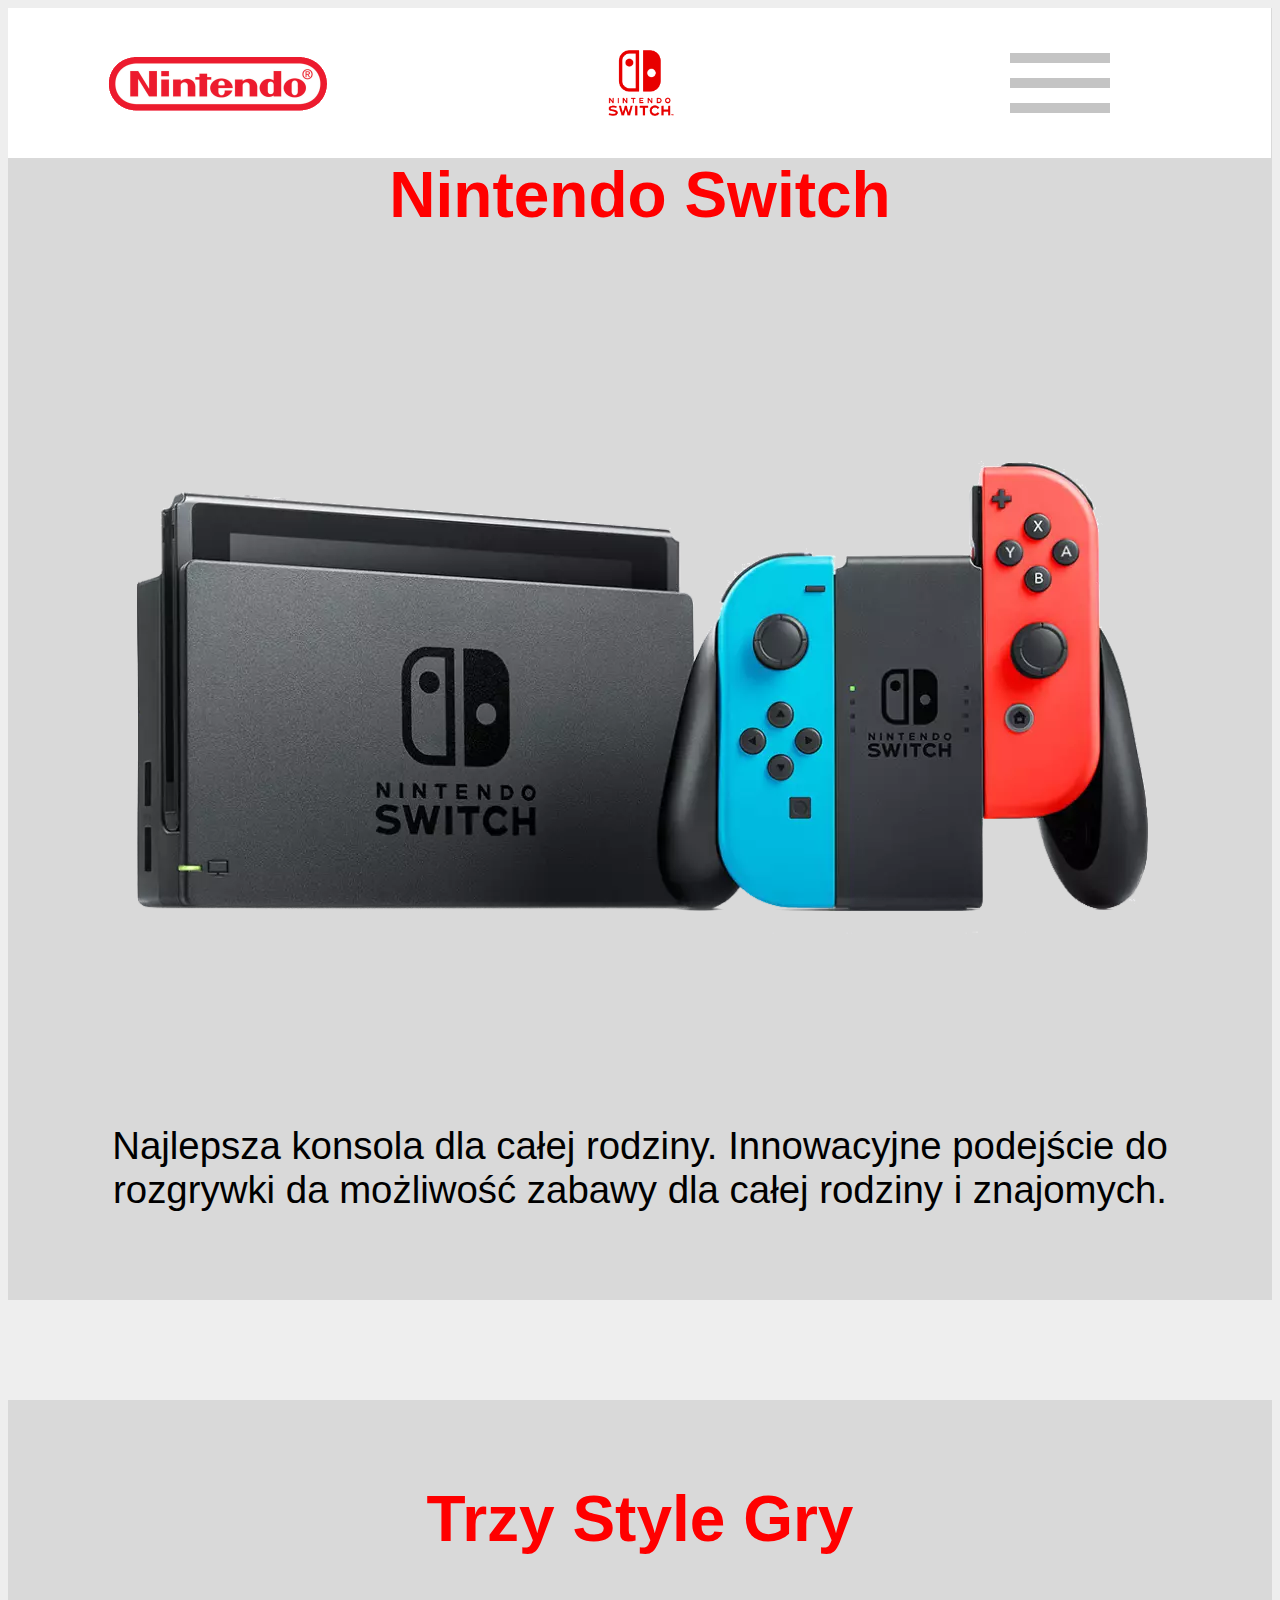
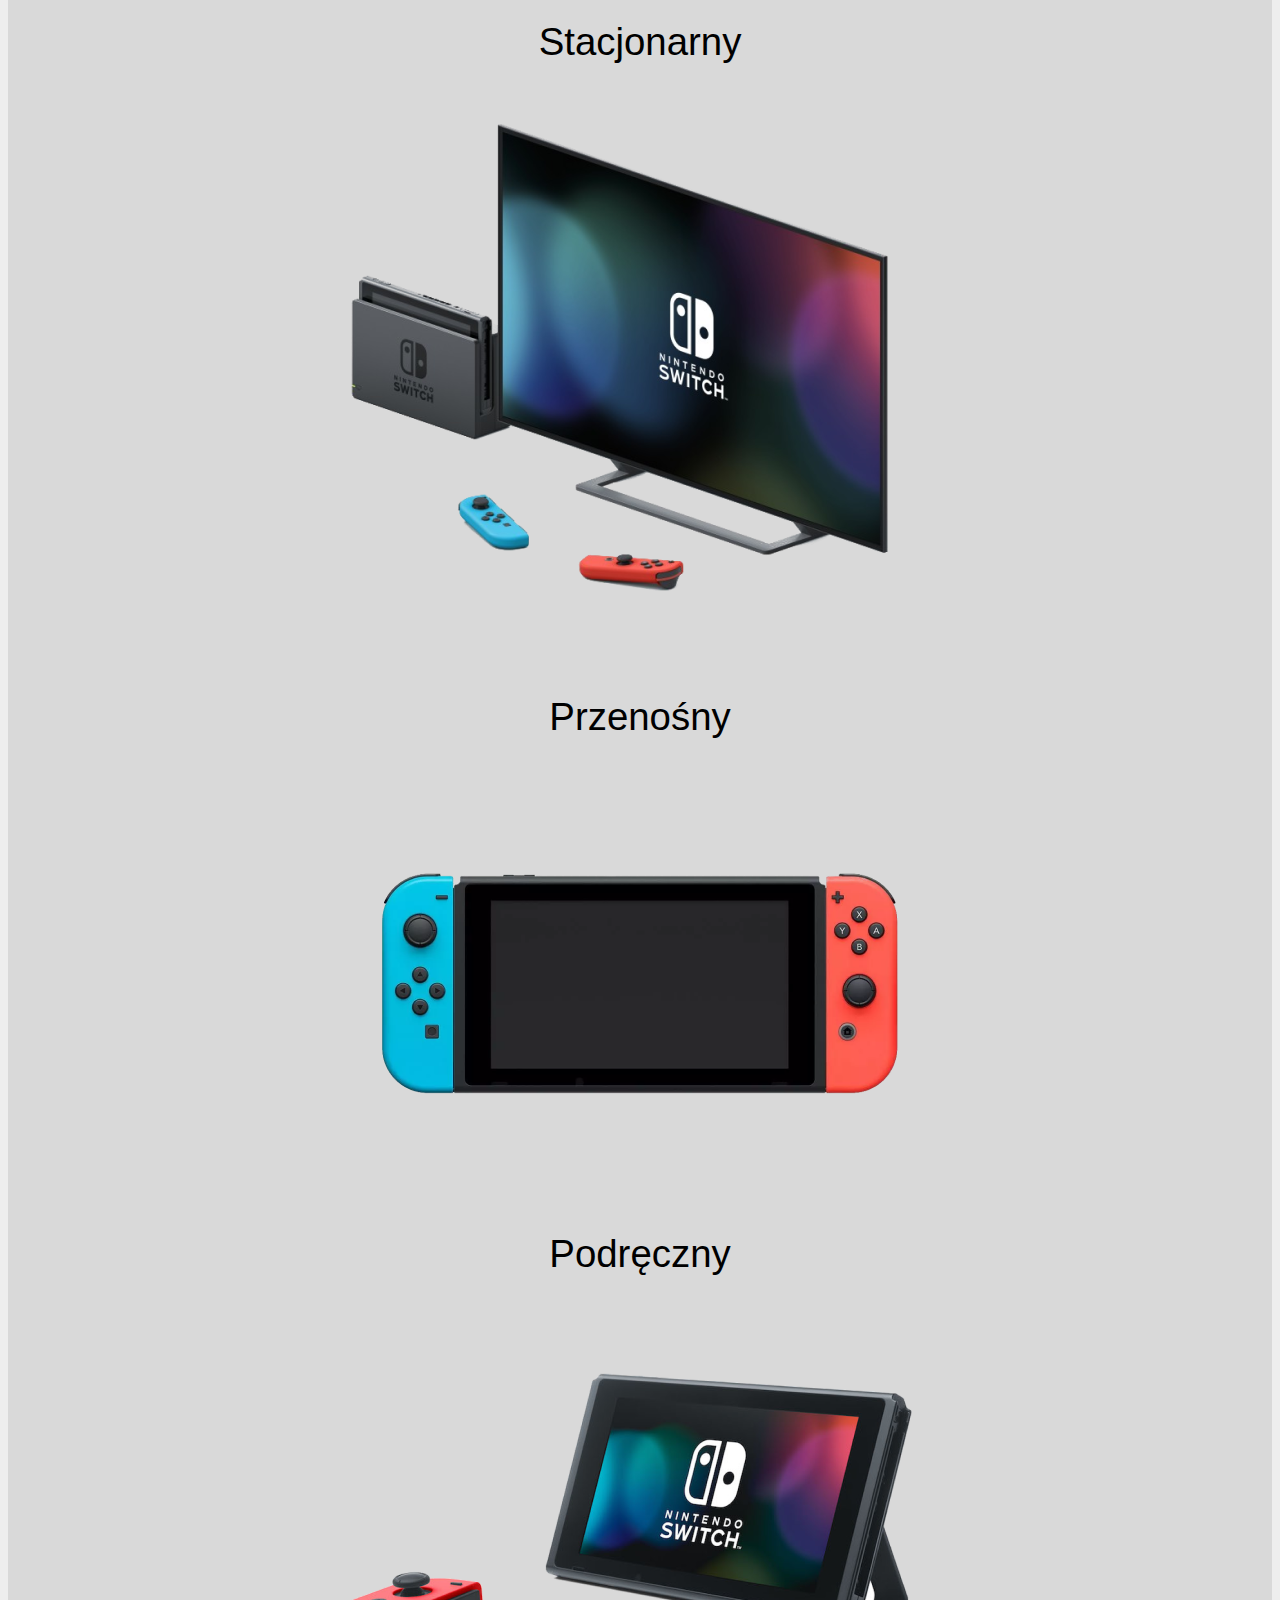
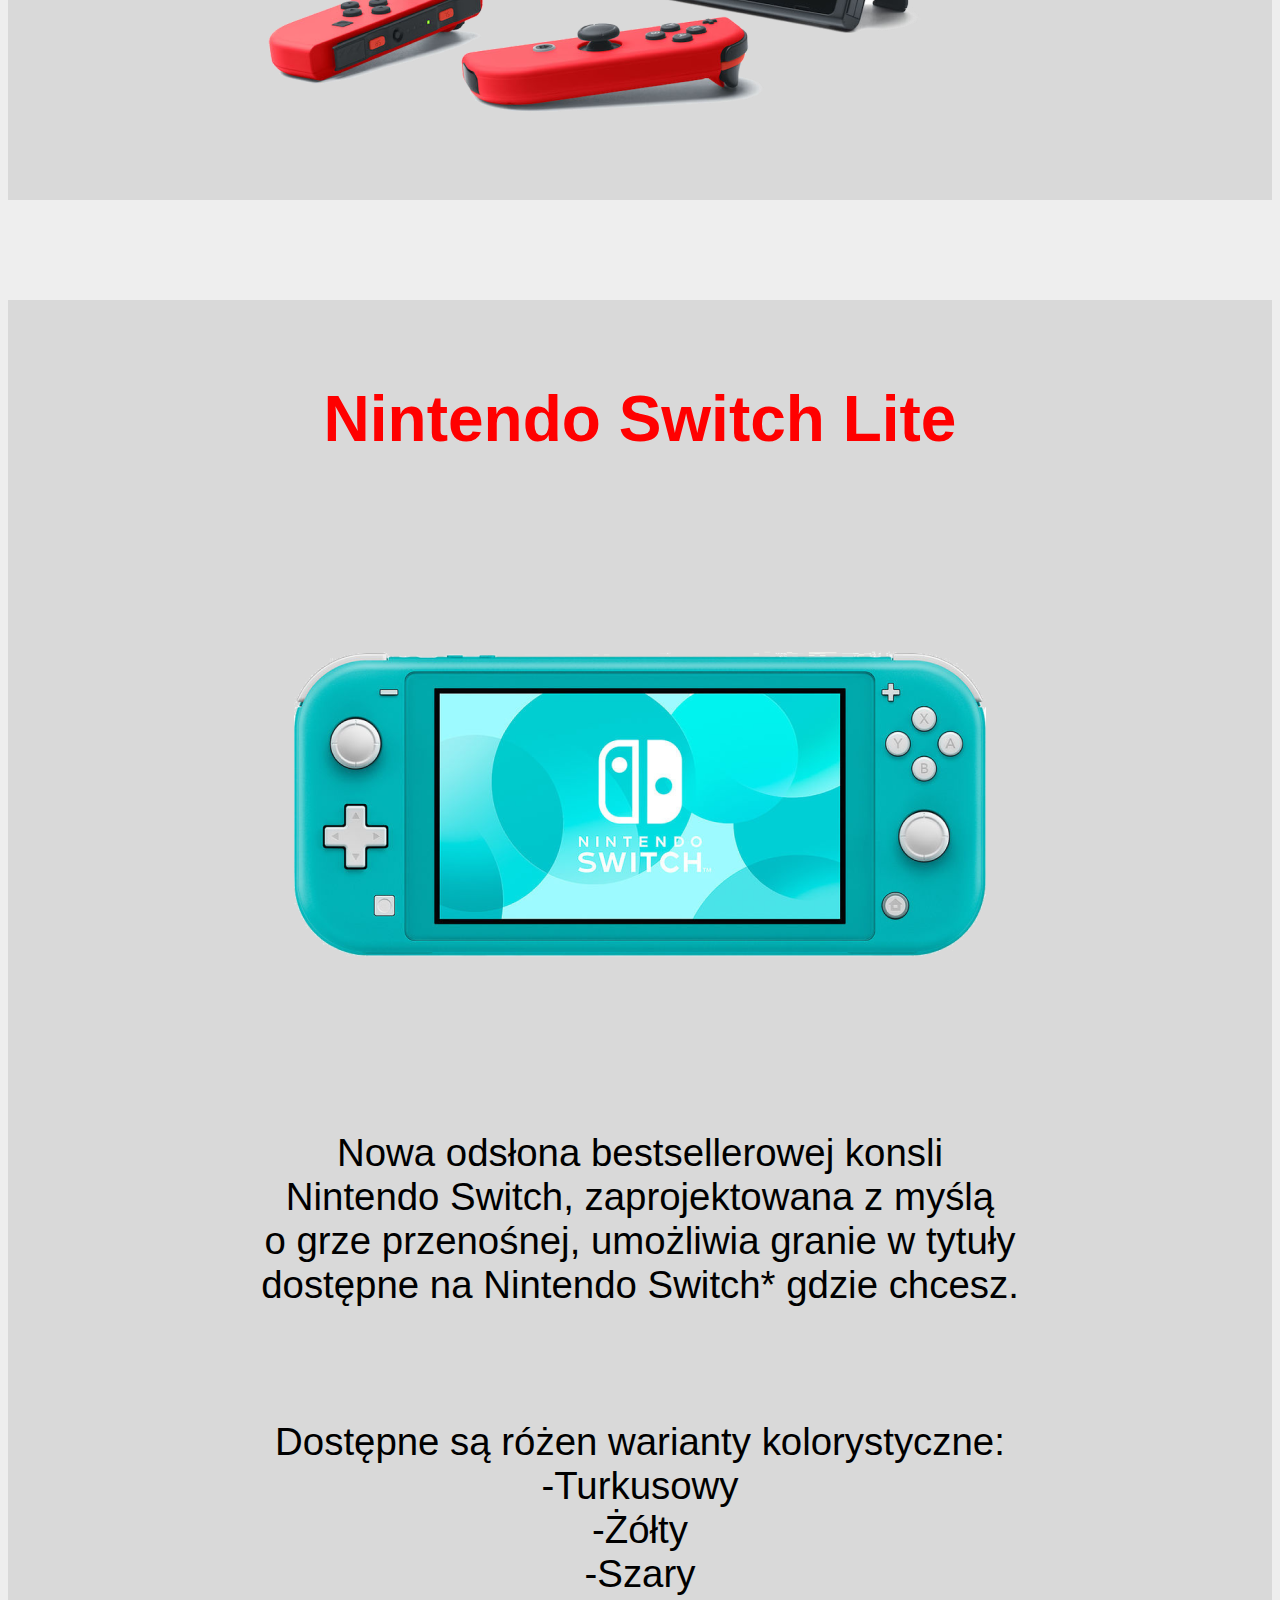
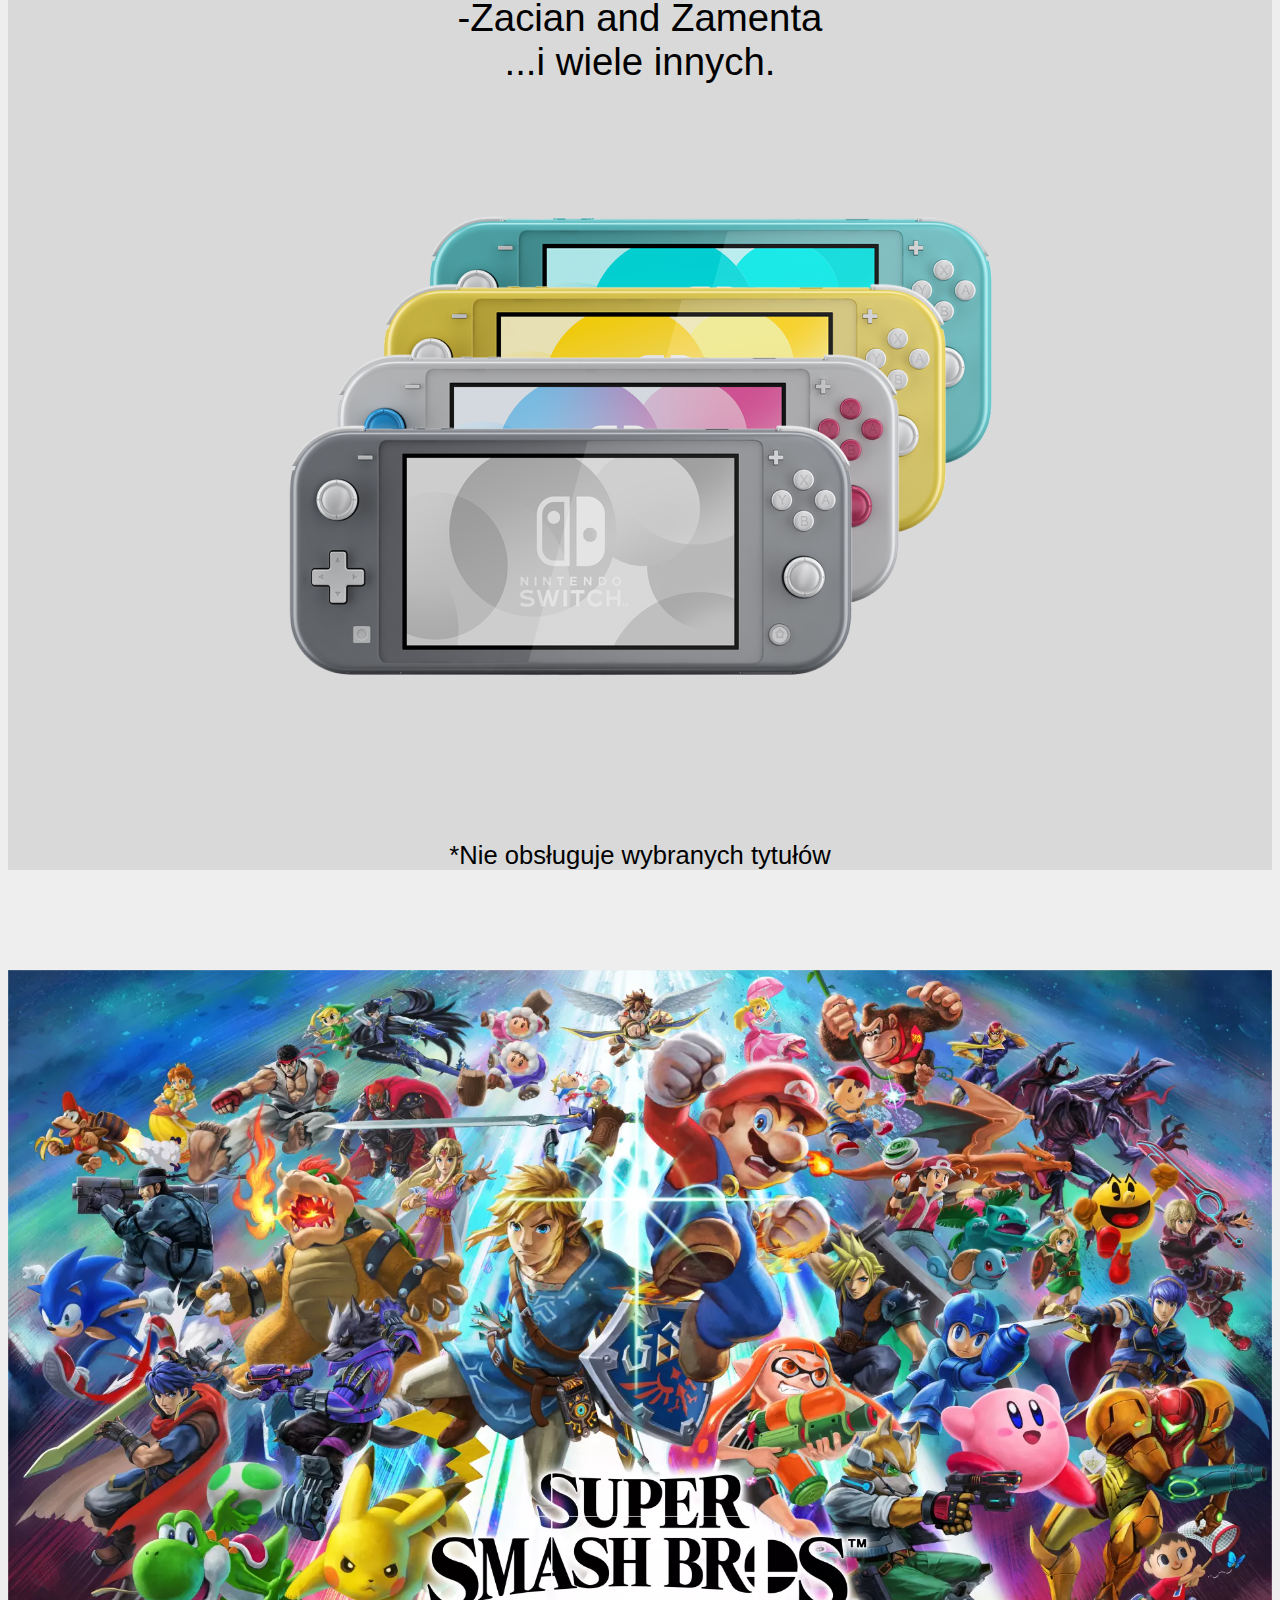
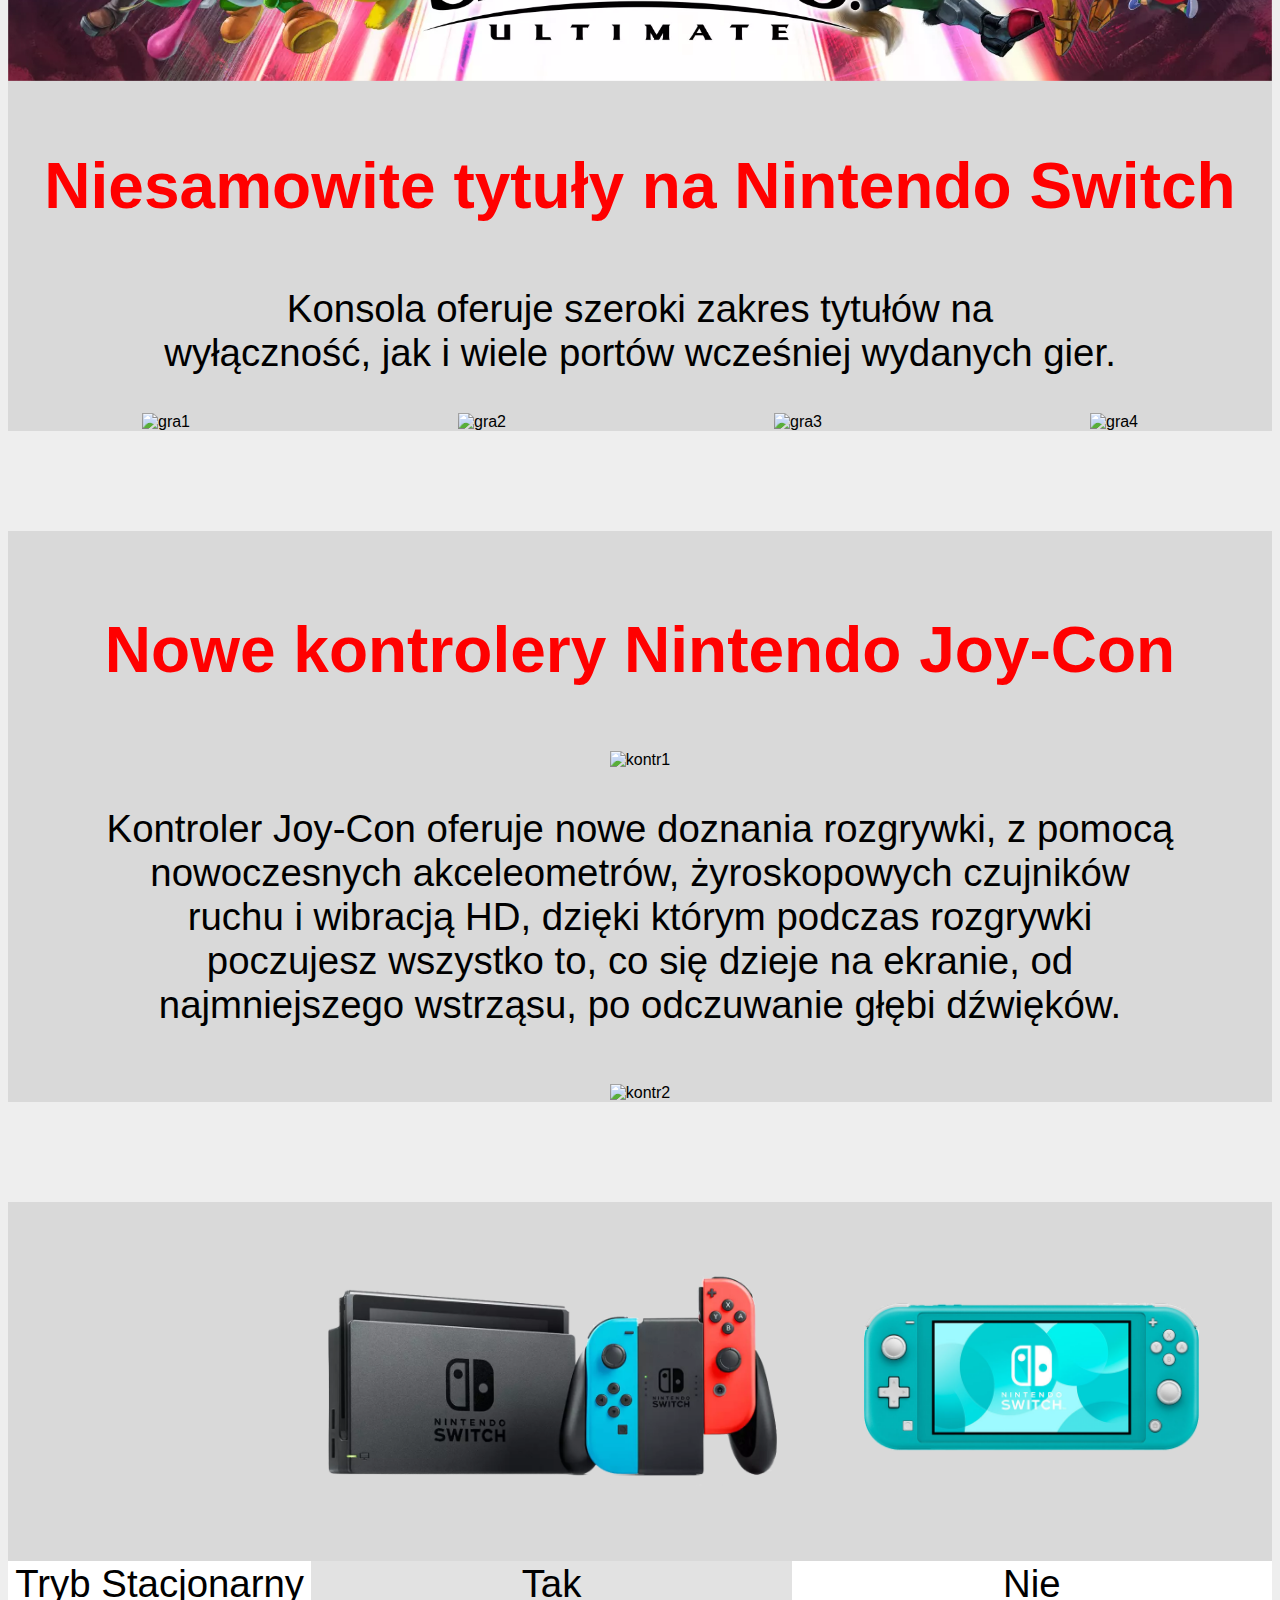
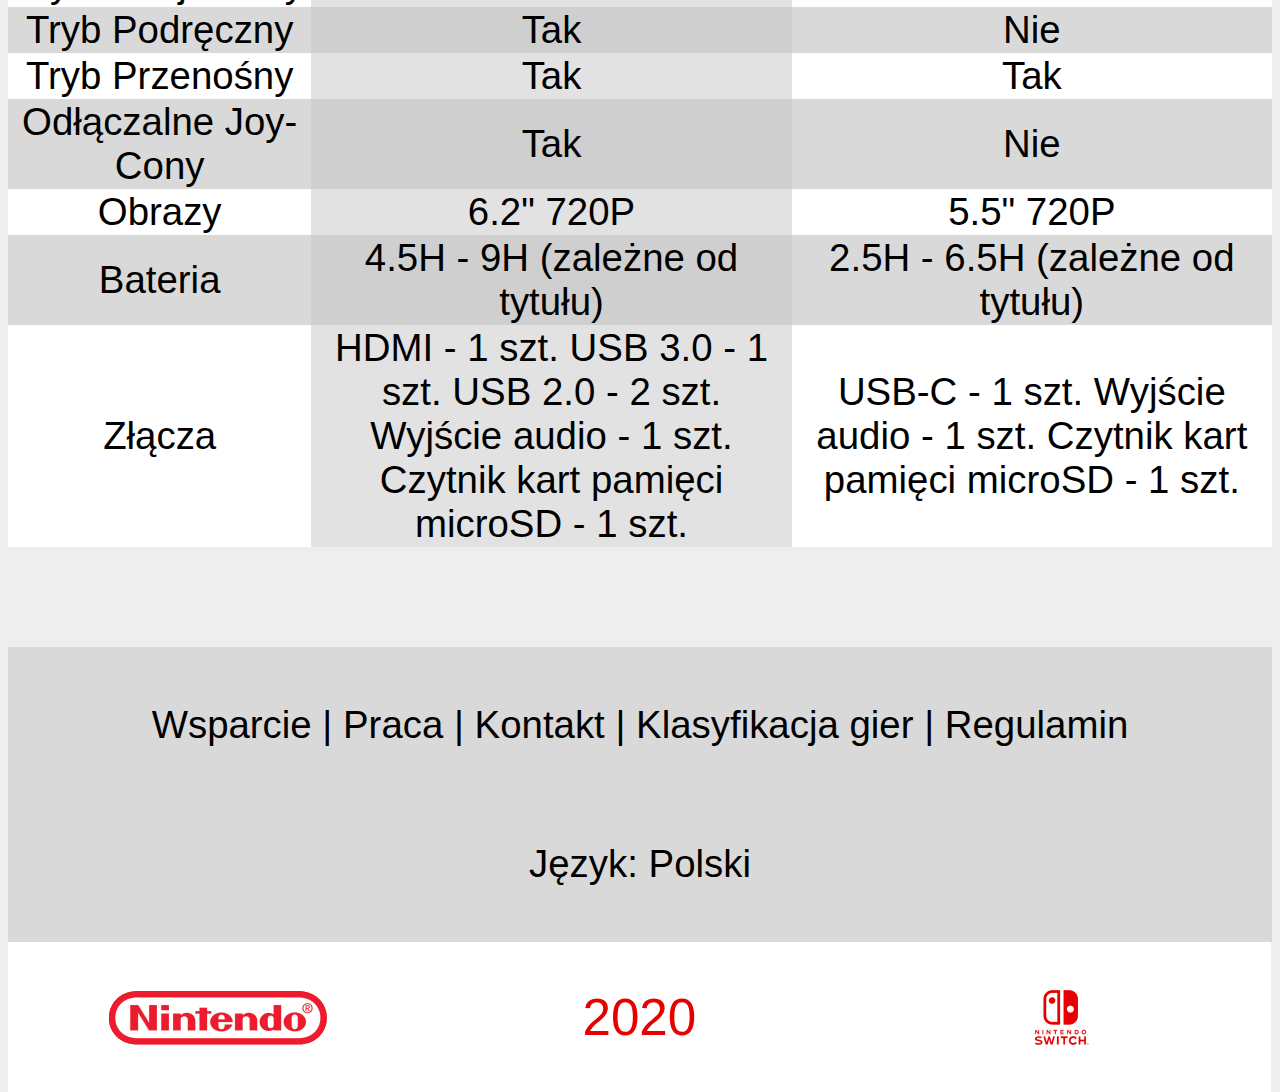
==== index.html @ 69fd10db "Update index.html" ====
<!DOCTYPE html>
<html lang="pl-PL">

<head>
<title>Zadanie 10 - Nintendo Switch</title>
<meta charset="UTF-8">
<meta name="viewport" content="width=device-width, initial-scale=1.0">

<style>

.logosy {
	display:flex;
	justify-content:center;
	align-items:center;
	height:150px;
	float: left;
	width: 33.3%;
	background-color: #FFFFFF;
}

.gora {
	height: 150px;
	background-color: #FFFFFF;
}

body {
	font-family: Arail, sans-serif;
	text-align: center;
	background-color: #EEEEEE;
}

section {
	background-color: #D9D9D9;
	margin-top: 100px;
}

p {
	text-align: center;
}

.logo2 {
	vertical-align: center;
	margin-left: auto;
	margin-right: auto;
	background-color: #FFFFFF;
	height: 150px;
}

.logo1 {
	float: left;
	text-align: center;
	background-color: #FFFFFF;
	height: 150px;
}

.menu {
	float: right;
	height: 150px;
	background-color: #FFFFFF;
}

.tytul {
	color: Red;
	font-size: 5vw;
}

.tekst1 {
	font-size: 3vw;
}

img {
	max-width: 100%;
	height: auto;
}

.lista {
	width: 100%;
	content: "";
	clear: both;
	display: table;
}

.gra {
	float: left;
	width: 25%;
}

table {
	border-collapse: collapse;
	width: 100%;
}

.td1 {
	text-align: left;
	font-size: 3vw;
}

.td2 {
	text-align: center;
	font-size: 3vw;
	font-family: sans-serif;
}

.td3 {
	text-align: center;
	font-size: 3vw;
	background: #FFFFFF;
}

.td4 {
	text-align: center;
	font-size: 3vw;
	background: #E2E2E2;
}

.td5 {
	text-align: center;
	font-size: 3vw;
	background: #D9D9D9;
}

.td6 {
	text-align: center;
	font-size: 3vw;
	background: #CFCFCF;
}

.tekst3 {
	display:flex;
	justify-content:center;
	align-items:center;
	height:150px;
	float: left;
	width: 33.3%;
	background-color: #FFFFFF;
	font-size: 4vw;
}
</style>

</head>

<body>

<navbar class="gora">

<div class="logosy">
<img src="logo.webp" alt="logo" style="max-width: 60%; max-height: 60%;">
</div>

<div class="logosy">
<img src="logo2.webp" alt="logo2" class="logo2" style="max-width: 60%; max-height: 60%;">
</div>

<div class="logosy">
<img src="menu.webp" alt="menu" style="max-width: 80%; max-height: 80%;">
</div>

</navbar>

<section style="margin-top: 0px;">
<br>
<h3 class="tytul"> Nintendo Switch </h3>
<img src="switch1.webp" alt="switch1" max-width: 80%; max-height: 80%;> <br>
<p class="tekst1">
Najlepsza konsola dla całej rodziny. Innowacyjne podejście do<br>
rozgrywki da możliwość zabawy dla całej rodziny i znajomych. <br>
<br>
<br>
</p>
</section>

<section>
<br>
<h3 class="tytul"> Trzy Style Gry </h3>
<p class="tekst1"> Stacjonarny </p>
<img src="tel.webp" alt="tel"> <br>
<p class="tekst1"> Przenośny </p>
<img src="prz.webp" alt="tel" style="max-width: 70%; max-height: 70%;"> <br>
<p class="tekst1"> Podręczny </p>
<img src="podr.webp" alt="tel" style="max-width: 80%; max-height: 80%;">
<br>
<br>
</section>

<section>
<br>
<h3 class="tytul"> Nintendo Switch Lite </h3>
<img src="lite1.webp" alt="lite1" style="max-width: 70%; max-height: 70%;"> <br>
<p class="tekst1">
Nowa odsłona bestsellerowej konsli <br>
Nintendo Switch, zaprojektowana z myślą <br>
o grze przenośnej, umożliwia granie w tytuły <br>
dostępne na Nintendo Switch* gdzie chcesz.
</p>
<br>
<br>
<p class="tekst1">
Dostępne są różen warianty kolorystyczne: <br>
-Turkusowy <br> -Żółty <br> -Szary <br> -Zacian and Zamenta <br> ...i wiele innych.
</p>
<img src="lite2.webp" alt="lite2" style="max-width: 70%; max-height: 70%;">
<p class="tekst1" style="font-size: 2vw;"> *Nie obsługuje wybranych tytułów </p>
</section>

<section>
<img src="smash.webp" style="max-width: 100%;" alt="smash">
<h3 class="tytul"> Niesamowite tytuły na Nintendo Switch </h3>
<p class="tekst1">
Konsola oferuje szeroki zakres tytułów na <br>
wyłączność, jak i wiele portów wcześniej wydanych gier.

<div class="lista">

<div class="gra">
<img src="gra1.webp" style="max-width: 80%; max-height: 80%;" alt="gra1">
</div>

<div class="gra">
<img src="gra2.webp" style="max-width: 80%; max-height: 80%;" alt="gra2">
</div>

<div class="gra">
<img src="gra3.webp" style="max-width: 80%; max-height: 80%;" alt="gra3">
</div>

<div class="gra">
<img src="gra4.webp" style="max-width: 80%; max-height: 80%;" alt="gra4">
</div>

</div>

</section>

<section>
<br>
<h3 class="tytul"> Nowe kontrolery Nintendo Joy-Con </h3>
<img src="kontr1.webp" alt="kontr1" style="max-width: 70%; max-height: 70%;">
<br>
<p class="tekst1">
Kontroler Joy-Con oferuje nowe doznania rozgrywki, z pomocą <br>
nowoczesnych akceleometrów, żyroskopowych czujników <br>
ruchu i wibracją HD, dzięki którym podczas rozgrywki <br>
poczujesz wszystko to, co się dzieje na ekranie, od <br>
najmniejszego wstrząsu, po odczuwanie głębi dźwięków.
</p>
<br>
<img src="kontr2.webp" alt="kontr2" style="max-width: 70%; max-height: 70%;">
</section>

<section>
<table>
	<tr>
		<td width="24%"> </td>
		<td width="38%" class="td2"> <img src="switch1.webp" alt="switch1" style="max-width: 100%; max-height: 100%;"> </td>
		<td width="38%" class="td2"> <img src="lite1.webp" alt="lite1" style="max-width: 70%; max-height: 70%;"> </td>
	</tr>
	<tr>
		<td width="24%" class="td3"> Tryb Stacjonarny </td>
		<td width="38%" class="td4" > Tak </td>
		<td width="38%" class="td3"> Nie </td>
	</tr>
	<tr>
		<td width="24%" class="td5"> Tryb Podręczny </td>
		<td width="38%" class="td6"> Tak </td>
		<td width="38%" class="td5"> Nie </td>
	</tr>
	<tr>
		<td width="24%" class="td3"> Tryb Przenośny </td>
		<td width="38%" class="td4"> Tak </td>
		<td width="38%" class="td3"> Tak </td>
	</tr>
	<tr>
		<td width="24%" class="td5"> Odłączalne Joy-Cony </td>
		<td width="38%" class="td6"> Tak </td>
		<td width="38%" class="td5"> Nie </td>
	</tr>
	<tr>
		<td width="24%" class="td3"> Obrazy </td>
		<td width="38%" class="td4"> 6.2" 720P </td>
		<td width="38%" class="td3"> 5.5" 720P </td>
	</tr>
	<tr>
		<td width="24%" class="td5"> Bateria </td>
		<td width="38%" class="td6"> 4.5H - 9H (zależne od tytułu) </td>
		<td width="38%" class="td5"> 2.5H - 6.5H (zależne od tytułu) </td>
	</tr>
	<tr>
		<td width="24%" class="td3"> Złącza </td>
		<td width="38%" class="td4"> HDMI - 1 szt. USB 3.0 - 1 szt. USB 2.0 - 2 szt. Wyjście audio - 1 szt. Czytnik kart pamięci microSD - 1 szt. </td>
		<td width="38%" class="td3"> USB-C - 1 szt. Wyjście audio - 1 szt. Czytnik kart pamięci microSD - 1 szt. </td>
	</tr>
</table>
</section>

<section>
<br>
<p class="tekst1"> Wsparcie	| Praca | Kontakt | Klasyfikacja gier | Regulamin </p>
<br>
<p class="tekst1"> Język: Polski </p>
<br>
</section>

<footer>

<div class="logosy">
<img src="logo.webp" alt="logo" style="max-width: 60%; max-height: 60%;">
</div>

<div class="tekst3" style="color: #E80000;">
2020
</div>

<div class="logosy">
<img src="logo2.webp" alt="logo2" style="max-width: 50%; max-height: 50%;">
</div>

</footer>

</body>

</html>
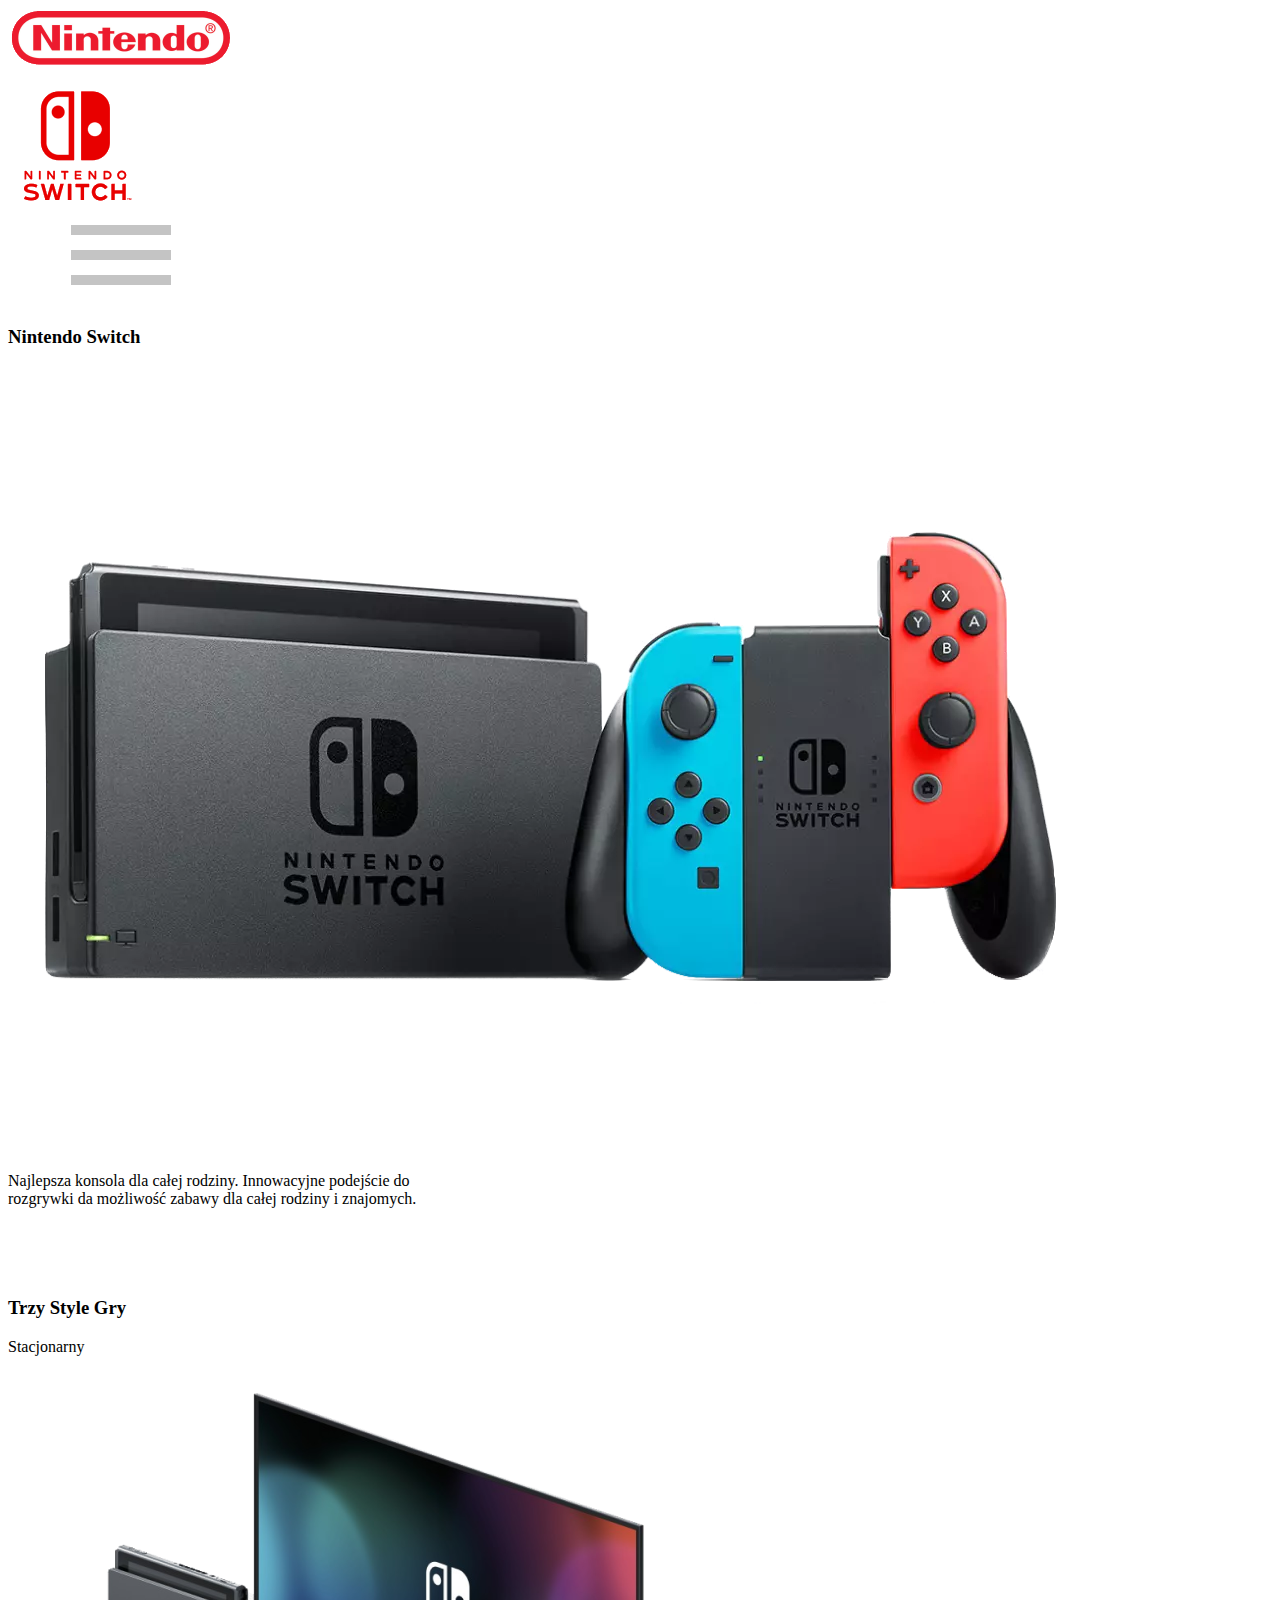
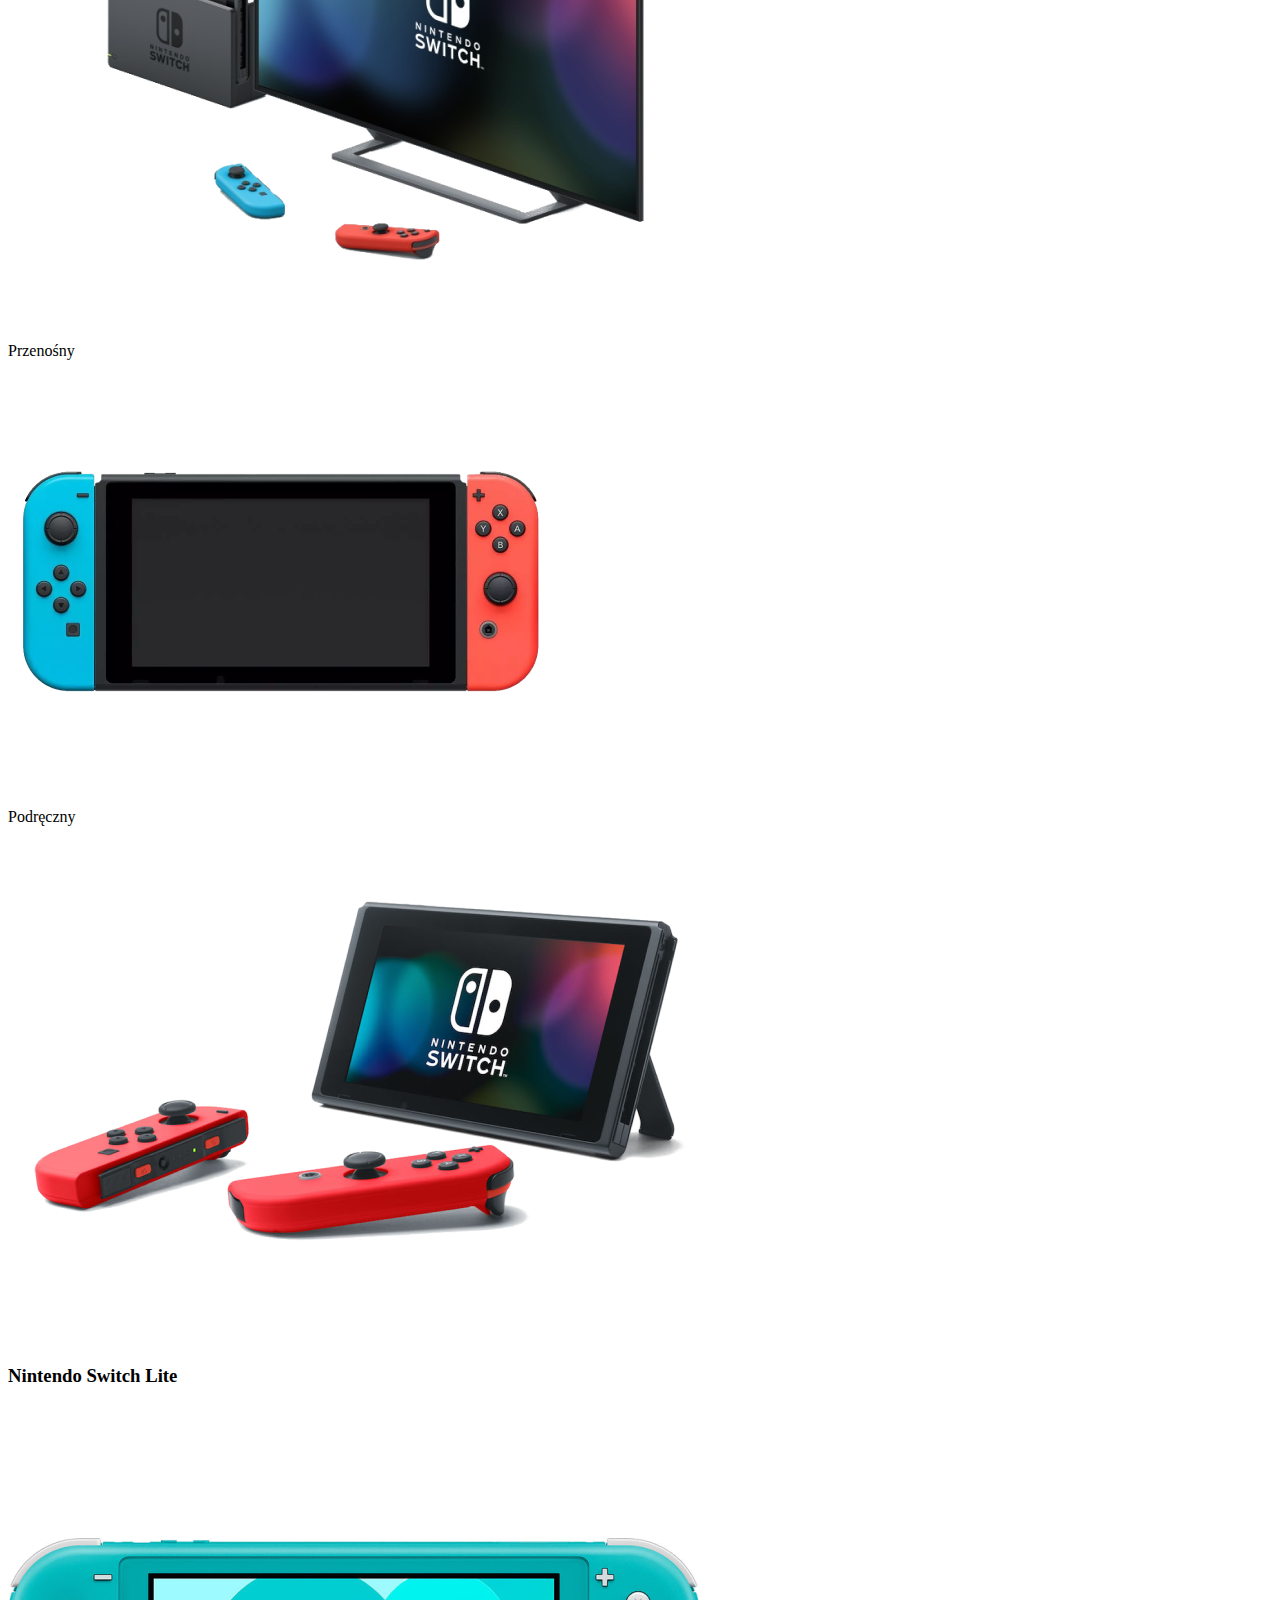
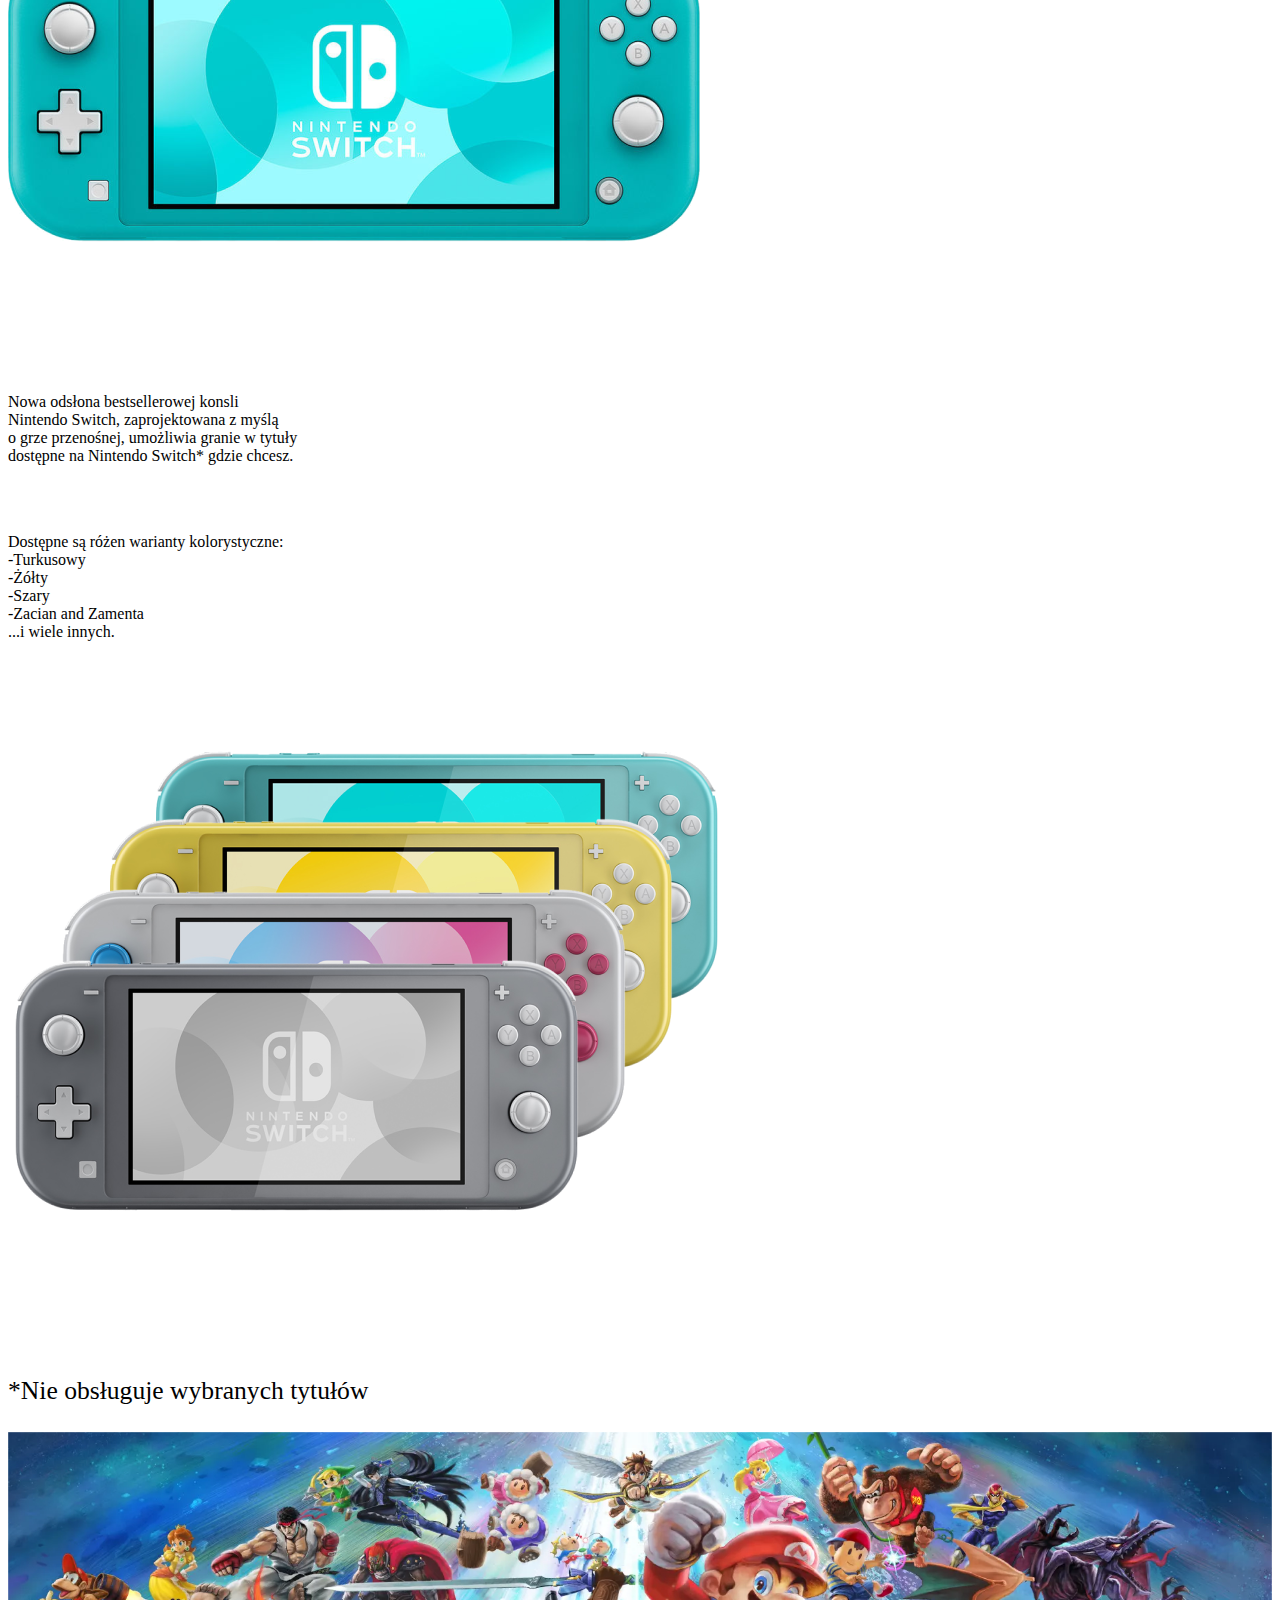
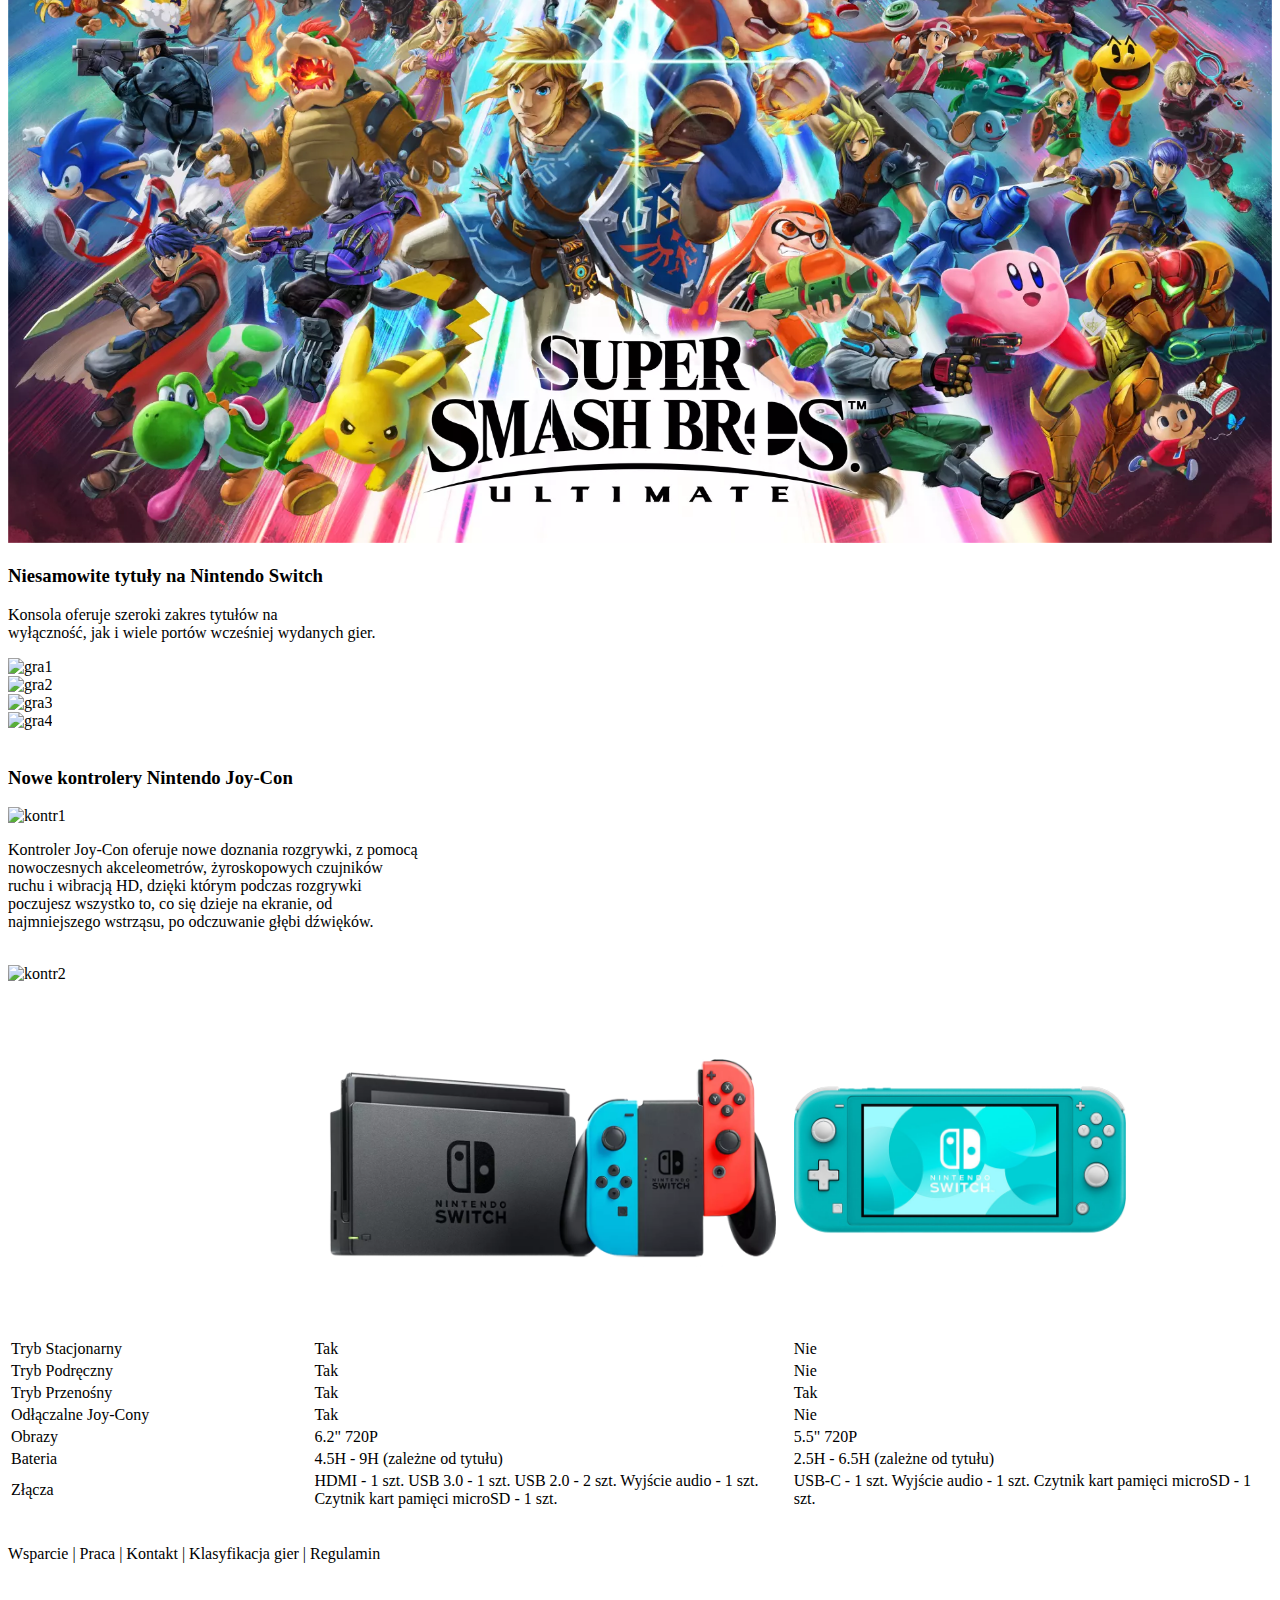
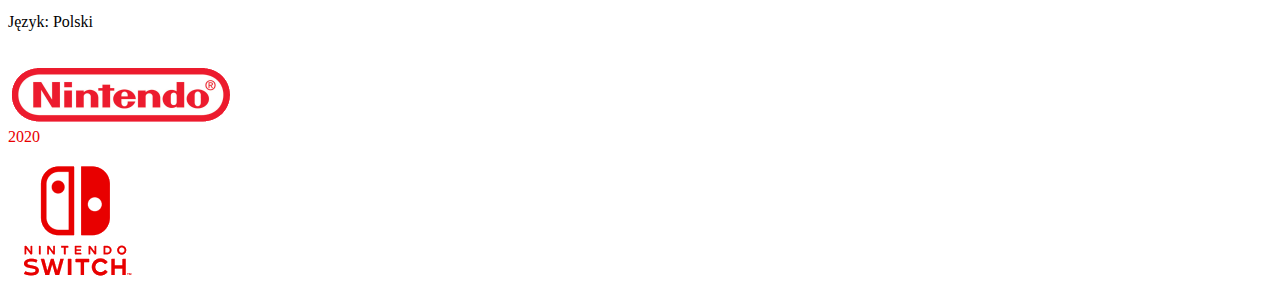
==== commit 68f7cb20: "Update index.html" ====
--- a/index.html
+++ b/index.html
@@ -5,138 +5,6 @@
 <title>Zadanie 10 - Nintendo Switch</title>
 <meta charset="UTF-8">
 <meta name="viewport" content="width=device-width, initial-scale=1.0">
-
-<style>
-
-.logosy {
-	display:flex;
-	justify-content:center;
-	align-items:center;
-	height:150px;
-	float: left;
-	width: 33.3%;
-	background-color: #FFFFFF;
-}
-
-.gora {
-	height: 150px;
-	background-color: #FFFFFF;
-}
-
-body {
-	font-family: Arail, sans-serif;
-	text-align: center;
-	background-color: #EEEEEE;
-}
-
-section {
-	background-color: #D9D9D9;
-	margin-top: 100px;
-}
-
-p {
-	text-align: center;
-}
-
-.logo2 {
-	vertical-align: center;
-	margin-left: auto;
-	margin-right: auto;
-	background-color: #FFFFFF;
-	height: 150px;
-}
-
-.logo1 {
-	float: left;
-	text-align: center;
-	background-color: #FFFFFF;
-	height: 150px;
-}
-
-.menu {
-	float: right;
-	height: 150px;
-	background-color: #FFFFFF;
-}
-
-.tytul {
-	color: Red;
-	font-size: 5vw;
-}
-
-.tekst1 {
-	font-size: 3vw;
-}
-
-img {
-	max-width: 100%;
-	height: auto;
-}
-
-.lista {
-	width: 100%;
-	content: "";
-	clear: both;
-	display: table;
-}
-
-.gra {
-	float: left;
-	width: 25%;
-}
-
-table {
-	border-collapse: collapse;
-	width: 100%;
-}
-
-.td1 {
-	text-align: left;
-	font-size: 3vw;
-}
-
-.td2 {
-	text-align: center;
-	font-size: 3vw;
-	font-family: sans-serif;
-}
-
-.td3 {
-	text-align: center;
-	font-size: 3vw;
-	background: #FFFFFF;
-}
-
-.td4 {
-	text-align: center;
-	font-size: 3vw;
-	background: #E2E2E2;
-}
-
-.td5 {
-	text-align: center;
-	font-size: 3vw;
-	background: #D9D9D9;
-}
-
-.td6 {
-	text-align: center;
-	font-size: 3vw;
-	background: #CFCFCF;
-}
-
-.tekst3 {
-	display:flex;
-	justify-content:center;
-	align-items:center;
-	height:150px;
-	float: left;
-	width: 33.3%;
-	background-color: #FFFFFF;
-	font-size: 4vw;
-}
-</style>
-
 </head>
 
 <body>
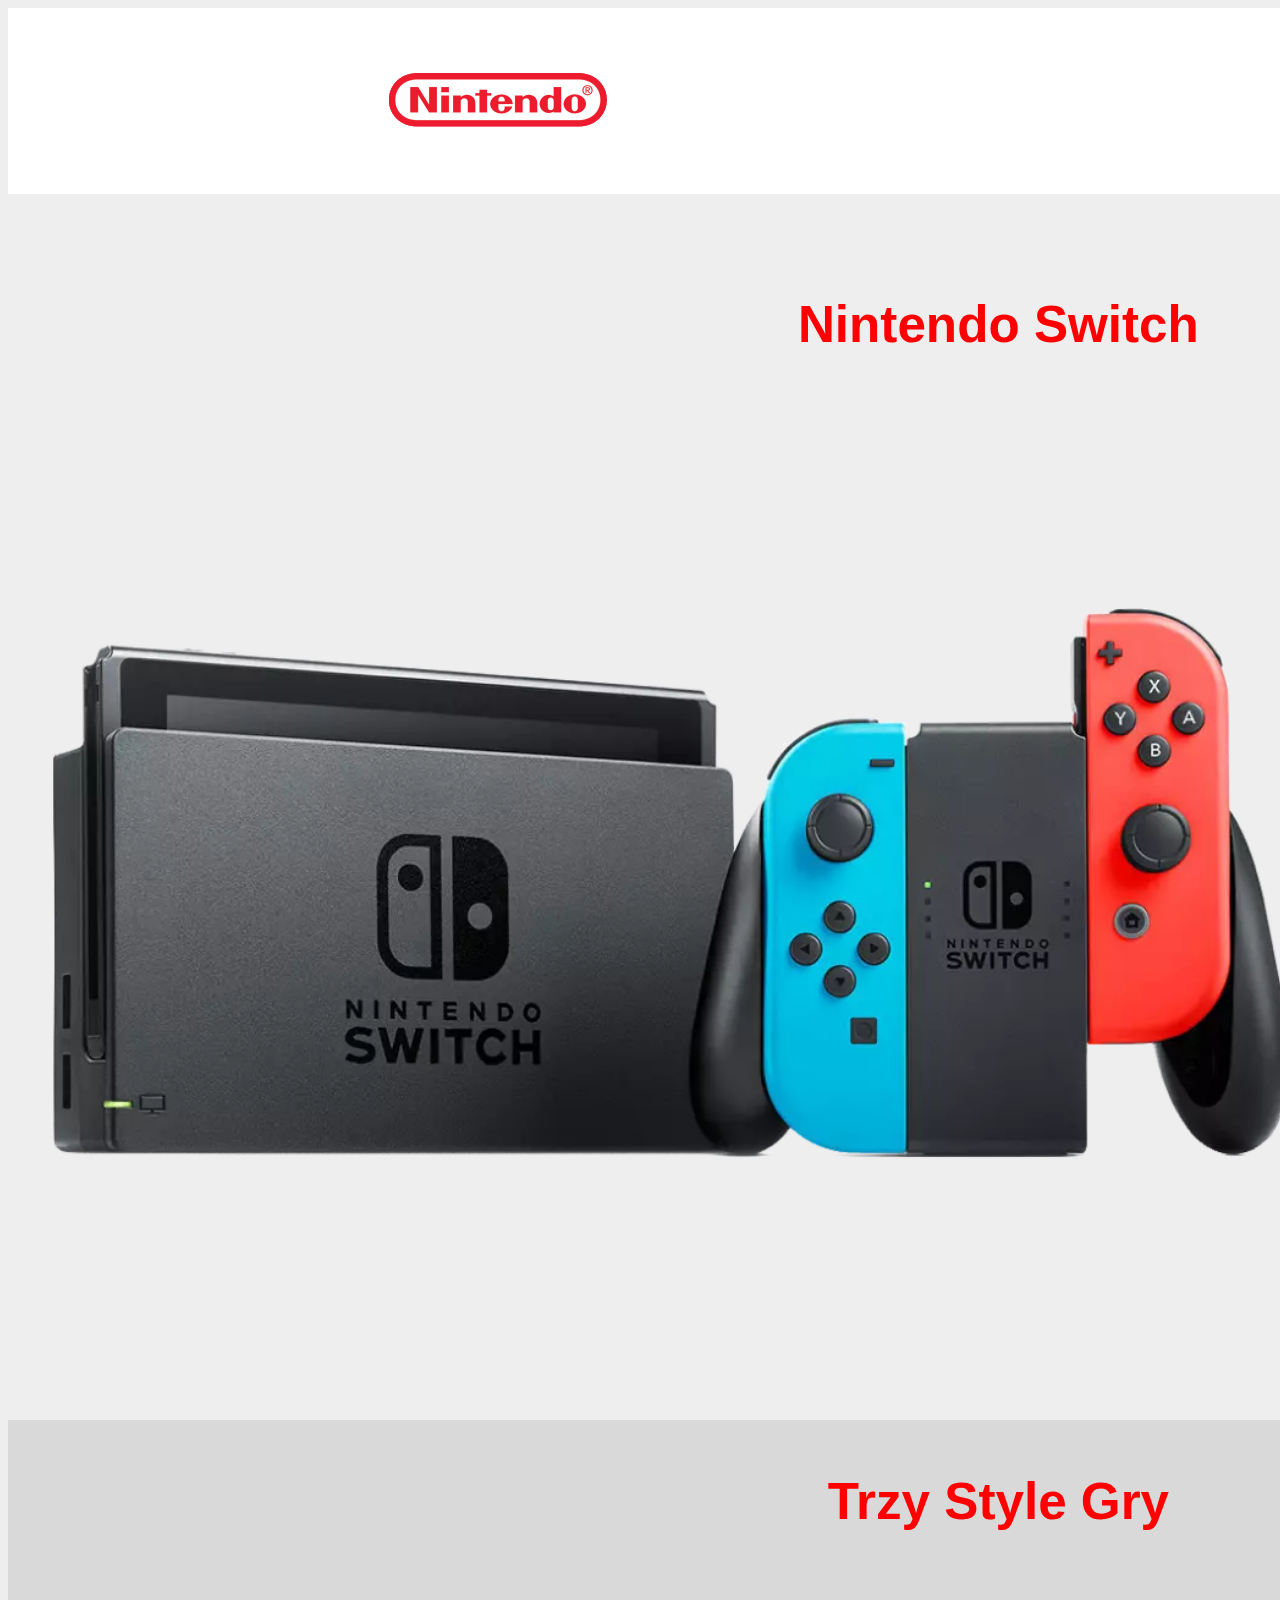
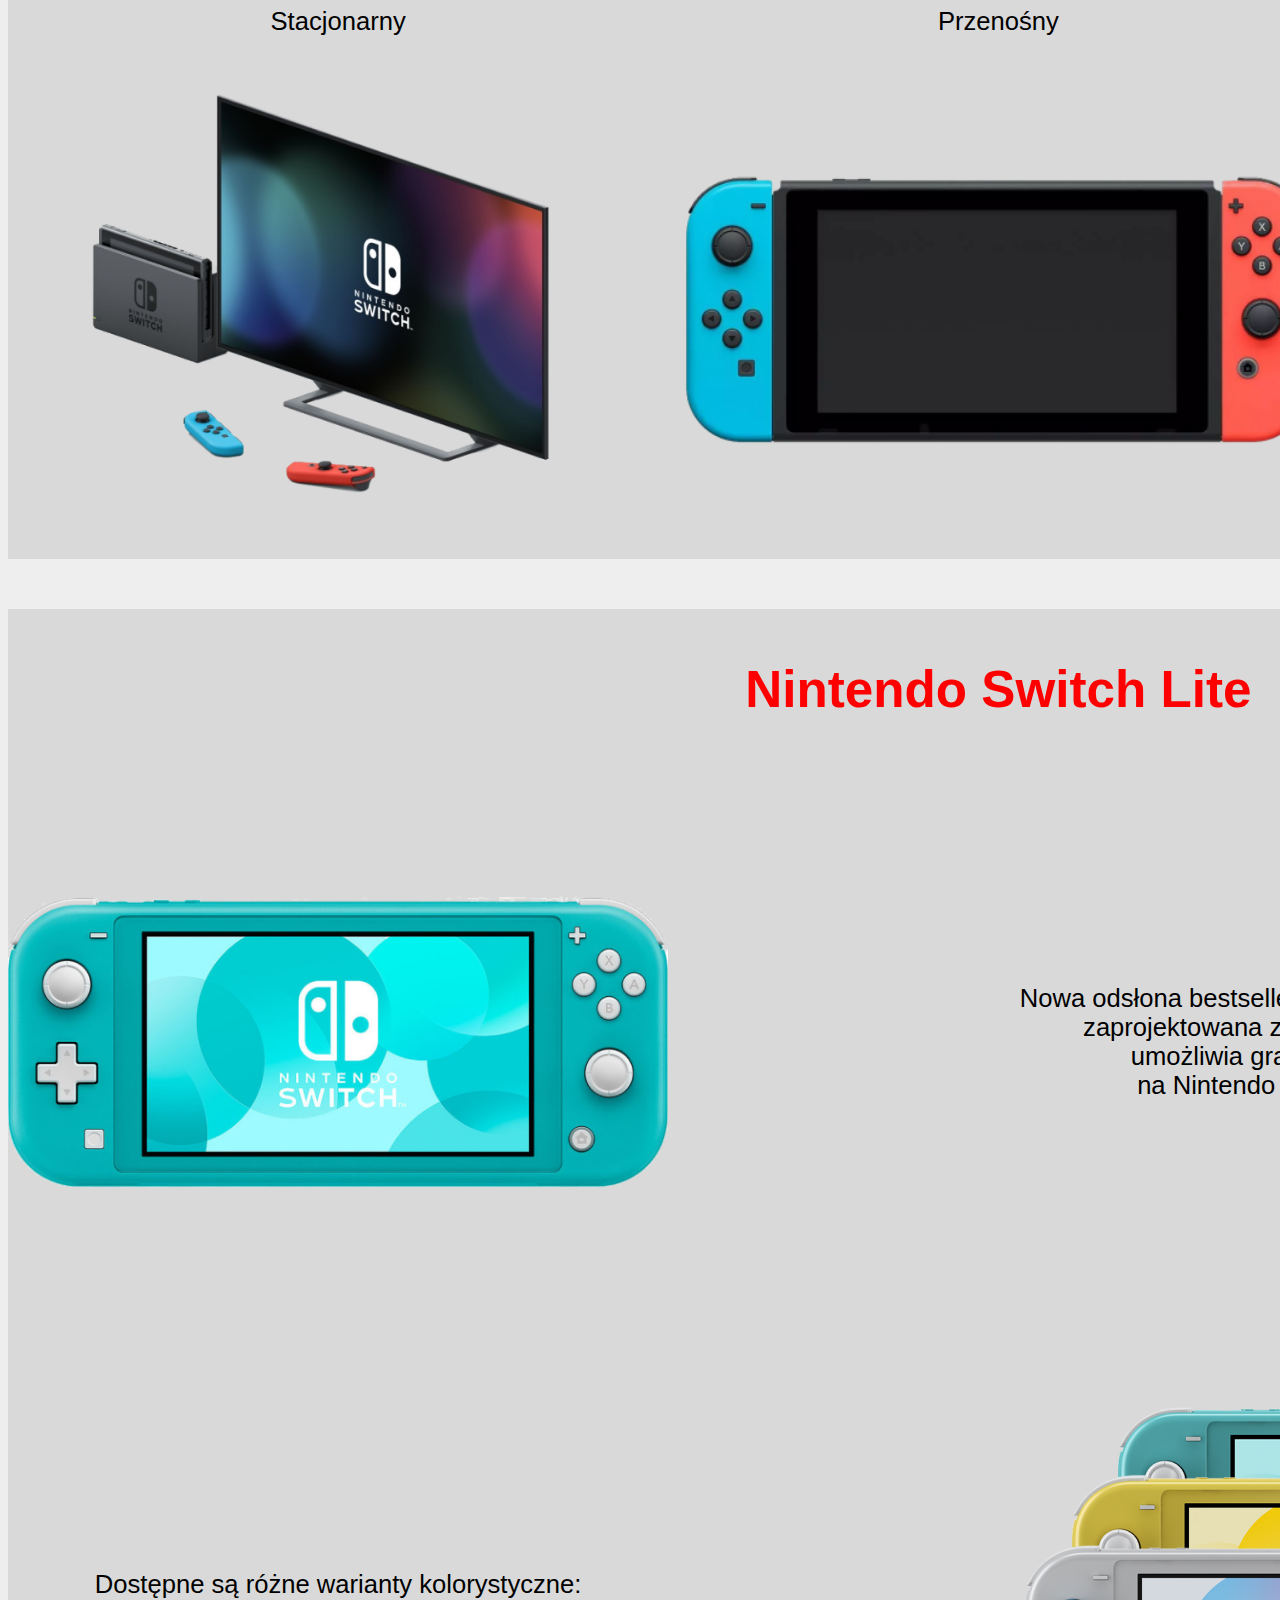
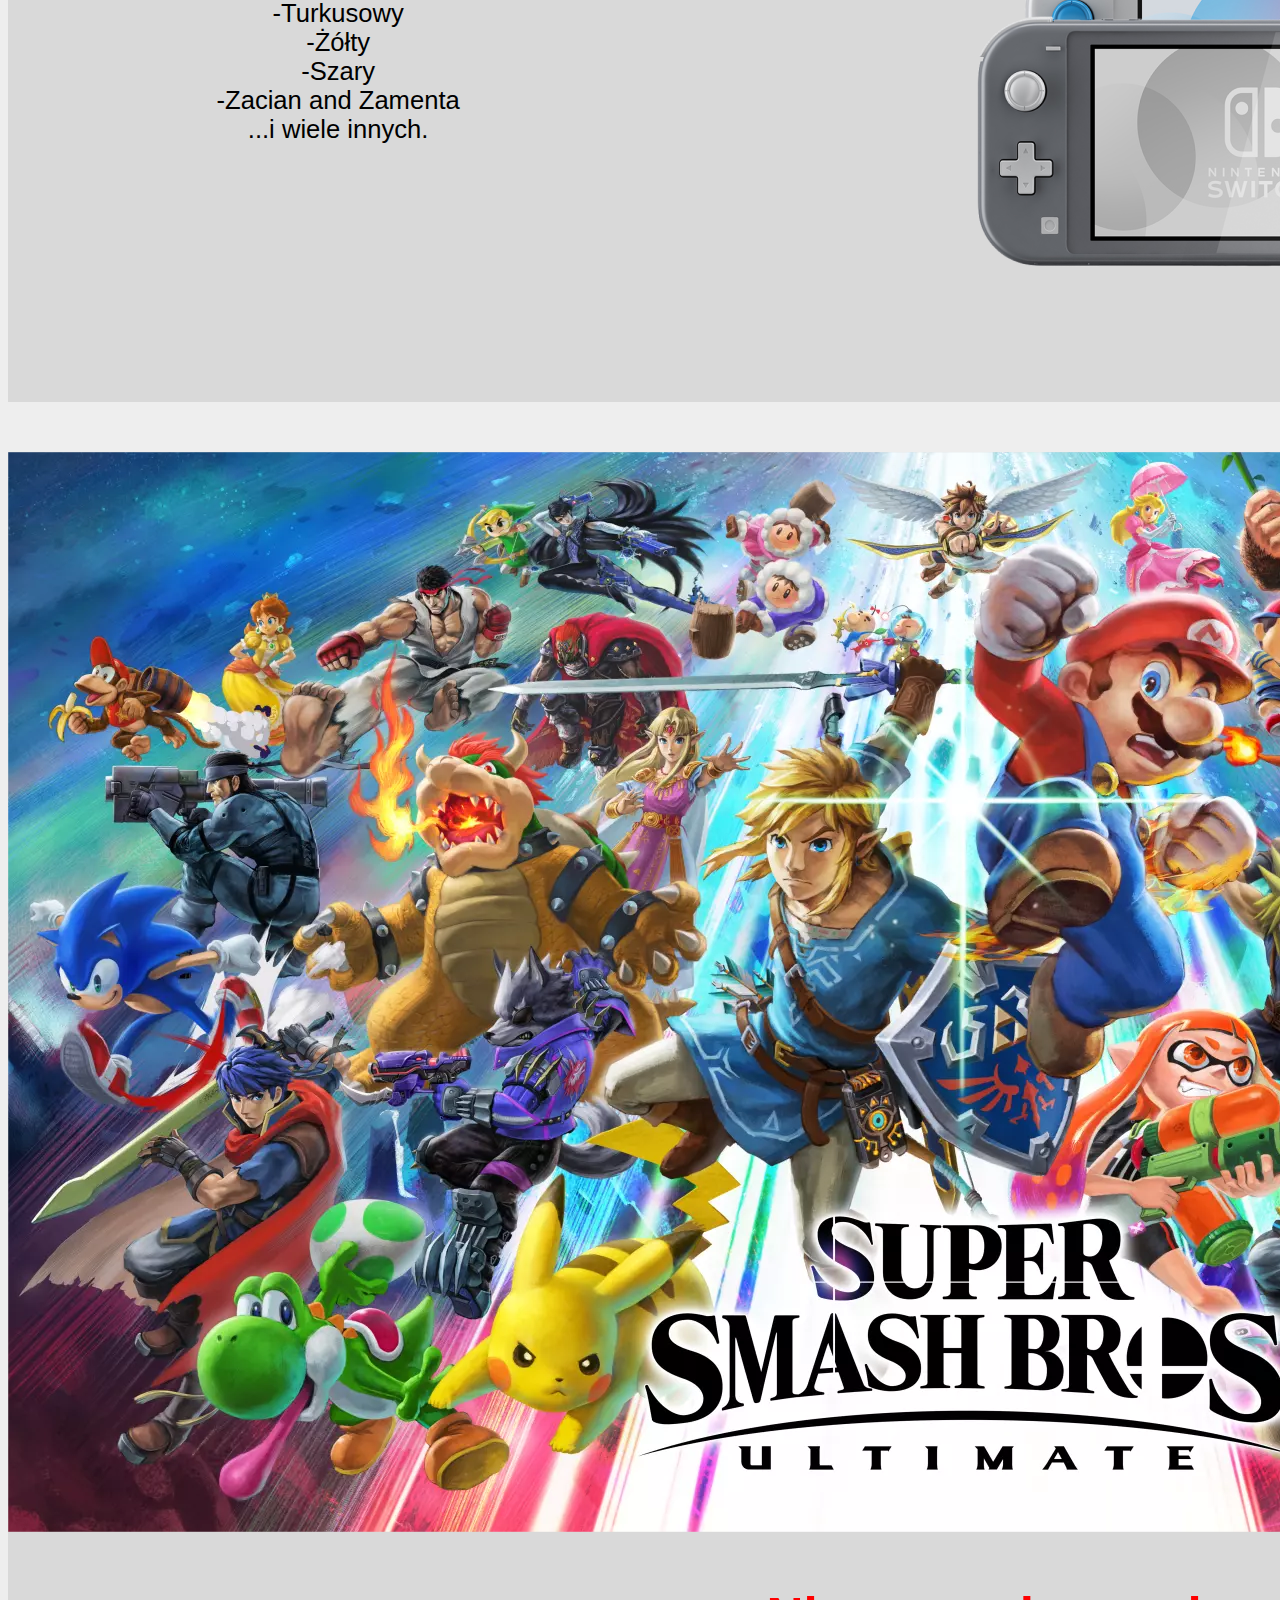
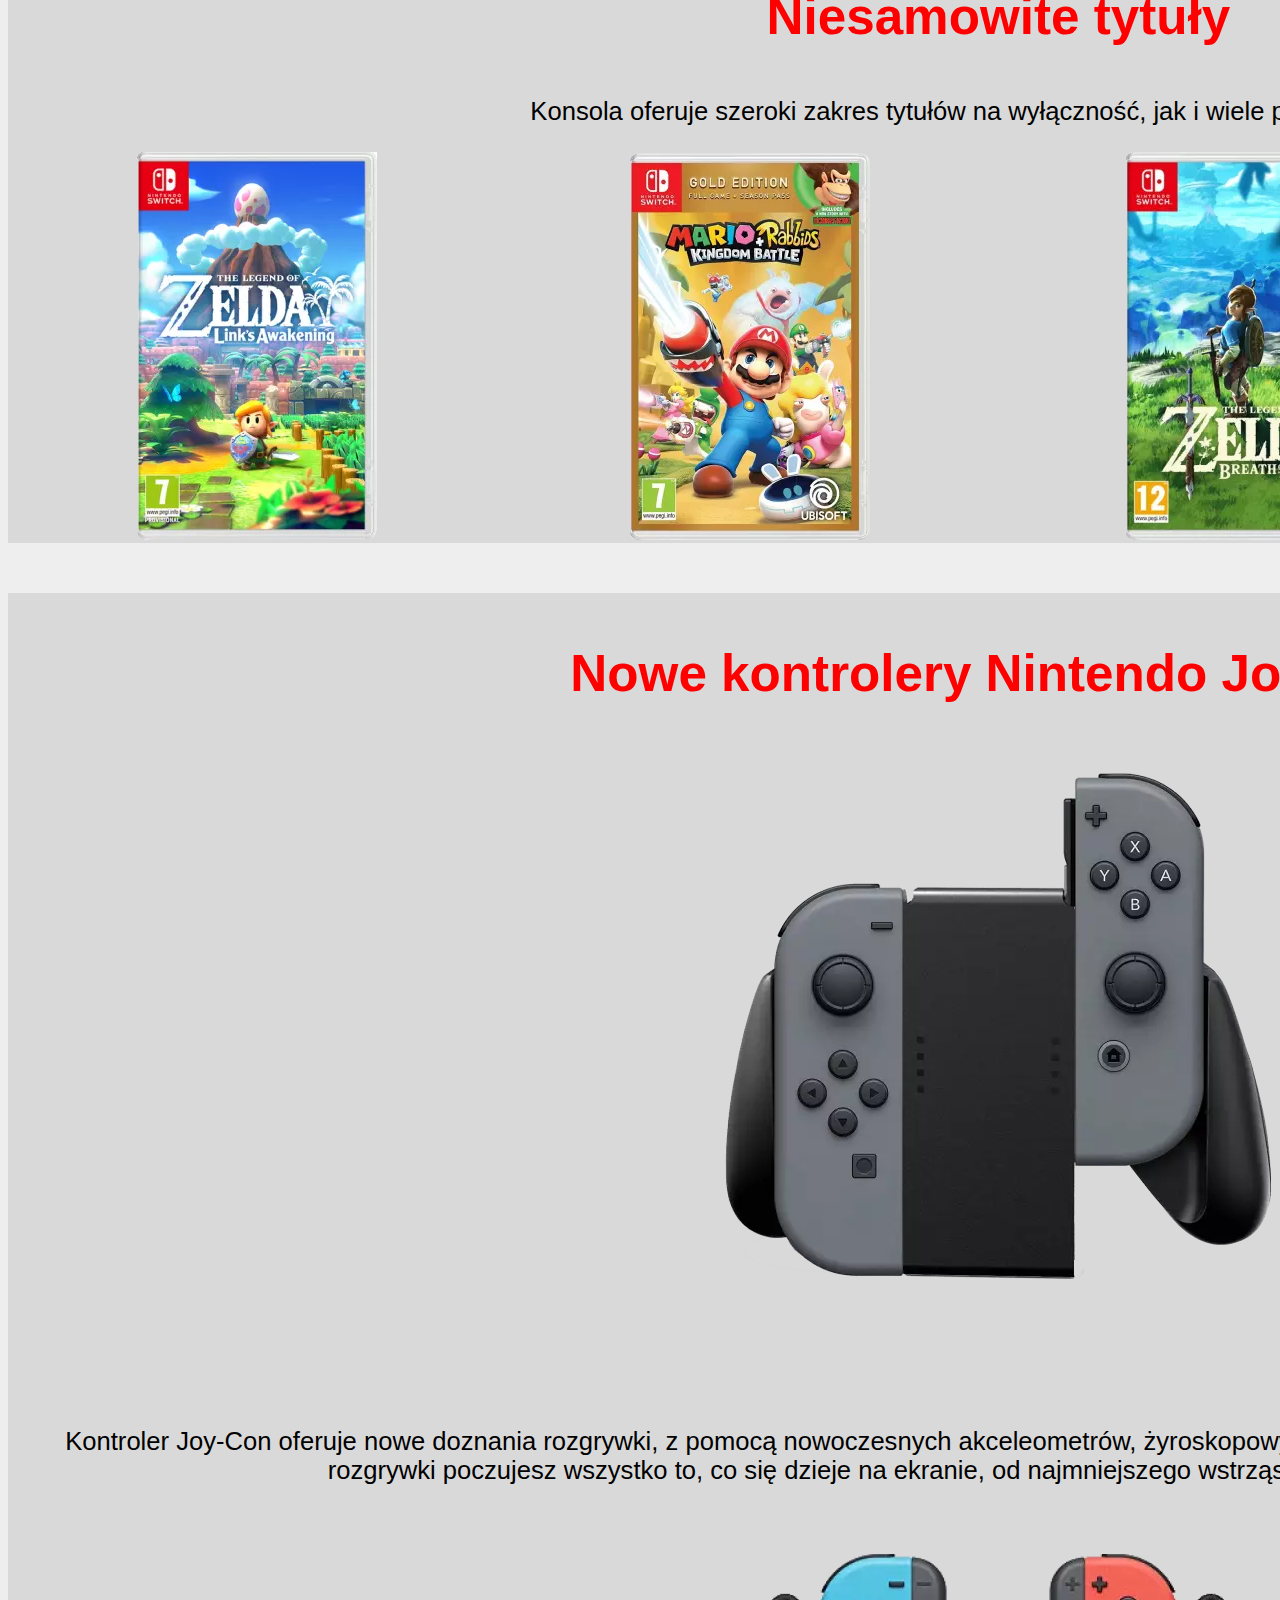
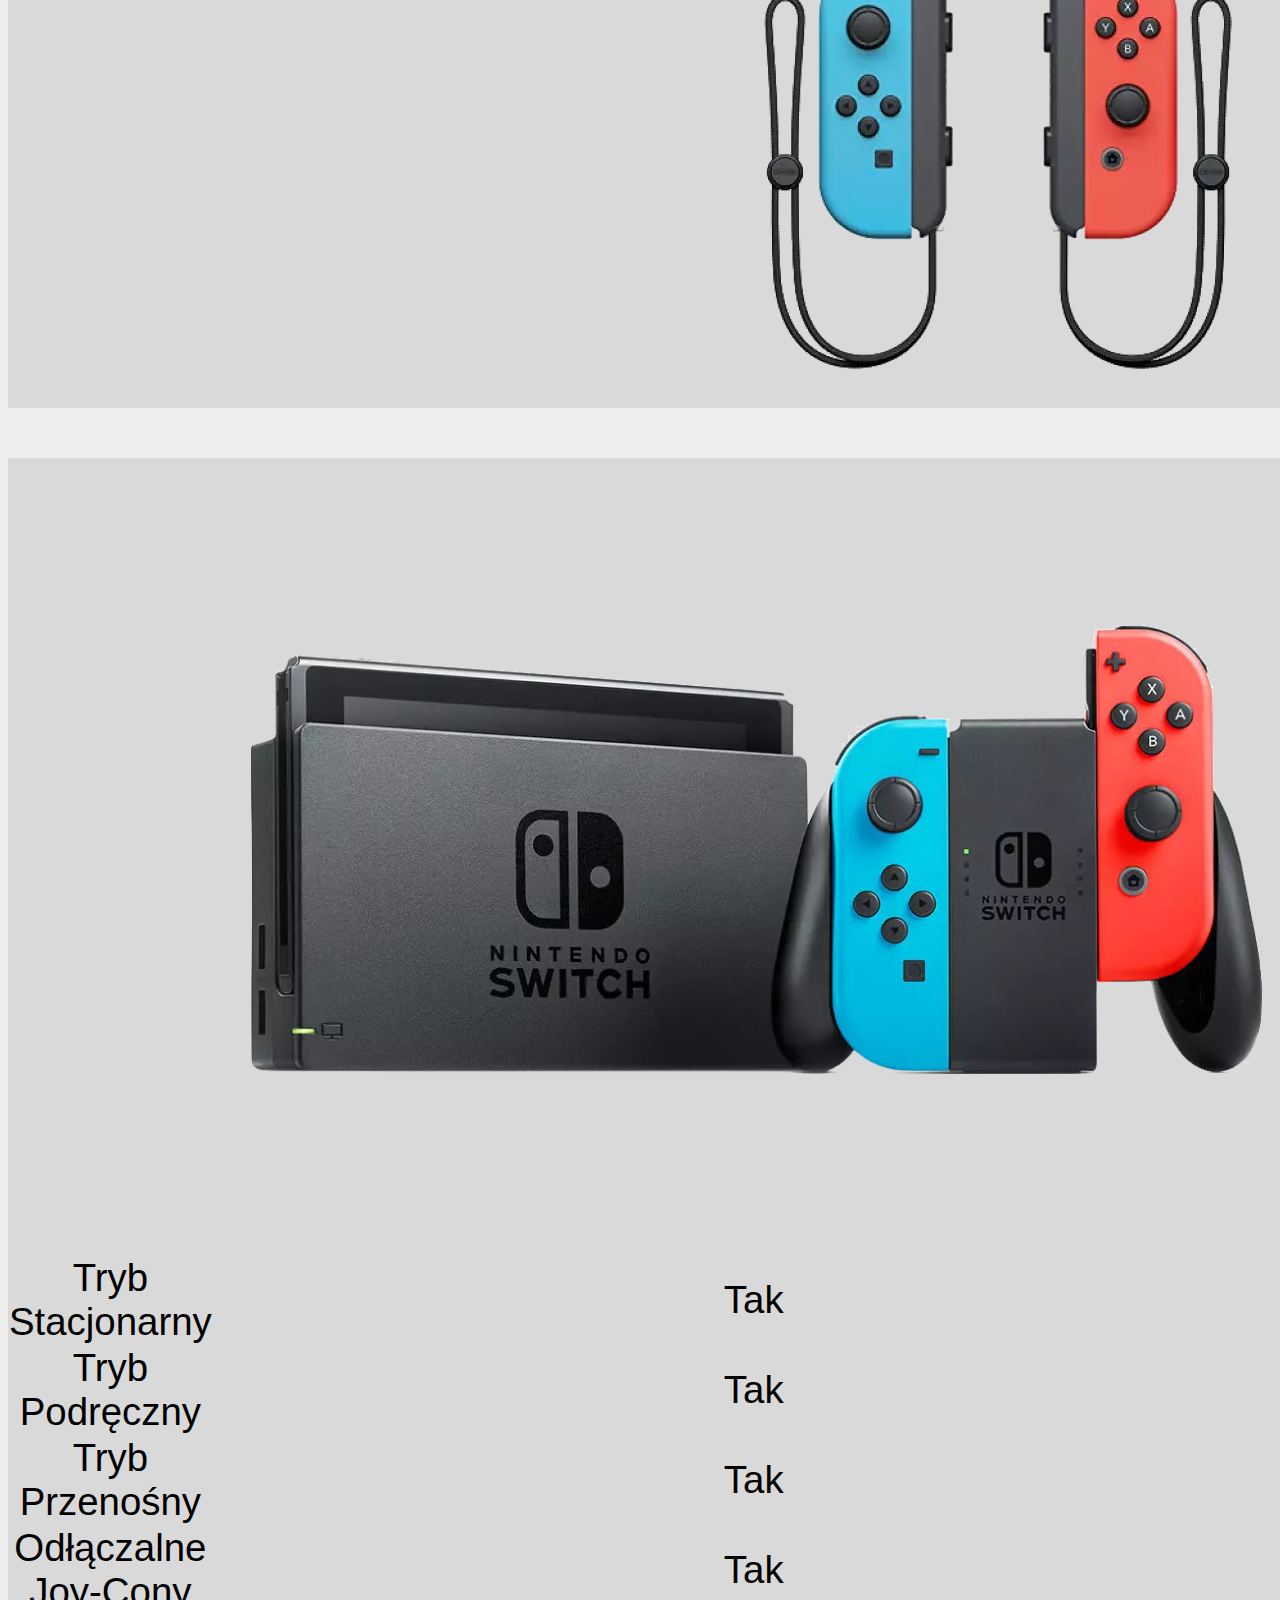
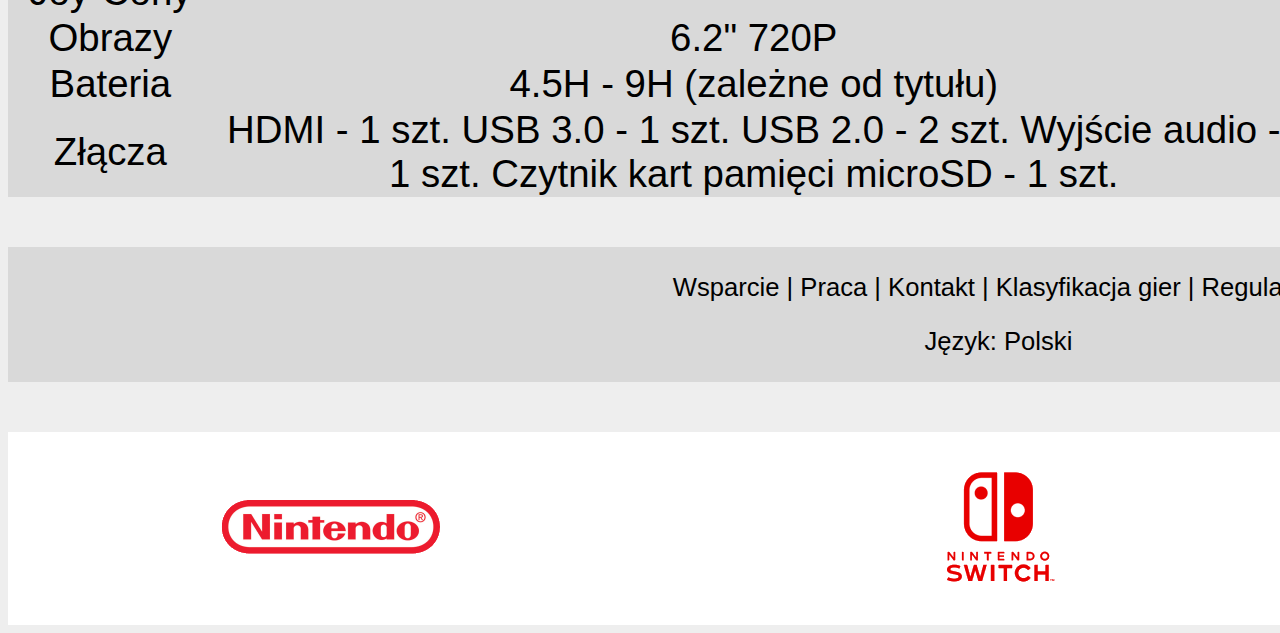
==== commit 95662f17: "Update index.html" ====
--- a/index.html
+++ b/index.html
@@ -1,189 +1,161 @@
-<!DOCTYPE html>
-<html lang="pl-PL">
+﻿<!DOCTYPE html>
 
 <head>
-<title>Zadanie 10 - Nintendo Switch</title>
-<meta charset="UTF-8">
-<meta name="viewport" content="width=device-width, initial-scale=1.0">
+    <title>Nintendo Switch</title>
+    <link rel="shortcut icon" href="img/favicon.ico" />
+    <meta charset="UTF-8">
+    <meta name="viewport" content="width=device-width, initial-scale=1.0">
+    <link rel="stylesheet" href="style.css">
 </head>
 
 <body>
+    <!-- Wrapper -->
+    <div class="wrapper">
+        <!-- gora -->
+        <section class="gora">
+            <ul>
+                <li><img src="img/logo.webp" alt="" href="#"></li>
+                <li><img src="img/logo2.webp" alt="" href="#"></li>
+                <li class="menu"><img src="img/menu.webp" alt="" href="#"></li>
+            </ul>
+        </section>
 
-<navbar class="gora">
+        <!-- Switch -->
+        <section class="switch">
+            <h3>Nintendo Switch</h3>
+	    <div class="switch1">
+	    <div class="switch2">
+            <img src="img/switch1.webp">
+	    </div>
+	    <div>
+            <p>Najlepsza konsola dla całej rodziny. <br>
+                Innowacyjne podejście do rozgrywki <br>
+                da możliwość zabawy dla <br>
+                całej rodziny i znajomych.</p>
+	    </div>
+	    </div>
+        </section>
 
-<div class="logosy">
-<img src="logo.webp" alt="logo" style="max-width: 60%; max-height: 60%;">
-</div>
+        <!-- Style -->
+        <section class="style">
+            <h3 class="styletext">Trzy Style Gry</h3>
+	    <div class="boxmas">
+            <div class="box">
+                <p>Stacjonarny</p>
+                <img src="img/tel.webp" alt="">
+            </div>
+            <div class="box">
+                <p>Przenośny</p>
+                <img src="img/prz.webp" alt="">
+            </div>
+            <div class="box">
+                <p>Podręczny</p>
+                <img src="img/podr.webp" alt="">
+            </div>
+	    </div>
+        </section>
 
-<div class="logosy">
-<img src="logo2.webp" alt="logo2" class="logo2" style="max-width: 60%; max-height: 60%;">
-</div>
+        <!-- Lite -->
+        <section class="lite">
+            <h3>Nintendo Switch Lite</h3>
+	    <div class="box1">
+            <img src="img/lite1.webp" alt="" class="lite1">
+            <p>Nowa odsłona bestsellerowej konsoli Nintendo Switch, <br> zaprojektowana z myślą o grze przenośnej, <br> umożliwia granie w tytuły dostępne <br> na Nintendo Switch gdzie chcesz.</p>
+	    </div>
+	    <div class="box1">
+            <p>Dostępne są różne warianty kolorystyczne: <br> -Turkusowy <br> -Żółty <br> -Szary <br> -Zacian and Zamenta <br> ...i wiele innych.</p>
+            <img src="img/lite2.webp" alt="" class="lite2">
+    	    </div>
+        </section>
 
-<div class="logosy">
-<img src="menu.webp" alt="menu" style="max-width: 80%; max-height: 80%;">
-</div>
+        <!-- Gry -->
+        <section class="gry">
+            <img src="img/smash.webp" alt="" class="smash">
+            <h3>Niesamowite tytuły</h3>
+            <p>Konsola oferuje szeroki zakres tytułów na wyłączność, jak i wiele portów wcześniej</p>
+	    <div class="box2">
+            <img src="img/gra1.webp" alt="">
+            <img src="img/gra2.webp" alt="">
+            <img src="img/gra3.webp" alt="">
+            <img src="img/gra4.webp" alt="">
+	    </div>
+        </section>
 
-</navbar>
+        <!-- Kontrolery -->
+        <section class="kontrolery">
+            <h3>Nowe kontrolery Nintendo Joy-Con</h3>
+            <img src="img/kontr1.webp" alt="">
+            <p>Kontroler Joy-Con oferuje nowe doznania rozgrywki, z pomocą nowoczesnych akceleometrów, żyroskopowych czujników ruchu i wibracją HD, dzięki którym podczas rozgrywki poczujesz wszystko to, co się dzieje na ekranie, od najmniejszego wstrząsu, po odczuwanie głębi dźwięków. </p>
+            <img src="img/kontr2.webp" alt="">
+        </section>
 
-<section style="margin-top: 0px;">
-<br>
-<h3 class="tytul"> Nintendo Switch </h3>
-<img src="switch1.webp" alt="switch1" max-width: 80%; max-height: 80%;> <br>
-<p class="tekst1">
-Najlepsza konsola dla całej rodziny. Innowacyjne podejście do<br>
-rozgrywki da możliwość zabawy dla całej rodziny i znajomych. <br>
-<br>
-<br>
-</p>
-</section>
+        <!-- Tabela -->
+        <section class="tabela">
+            <table>
+                <tr>
+                    <td width="24%"> </td>
+                    <td width="38%"> <img src="img/switch1.webp" alt="" class="imgt1"> </td>
+                    <td width="38%"> <img src="img/lite1.webp" alt="" class="imgt2"> </td>
+                </tr>
+                <tr>
+                    <td width="24%" class="kol2"> Tryb Stacjonarny </td>
+                    <td width="38%" class="kol3"> Tak </td>
+                    <td width="38%" class="kol2"> Nie </td>
+                </tr>
+                <tr>
+                    <td width="24%" class="kol1"> Tryb Podręczny </td>
+                    <td width="38%" class="kol4"> Tak </td>
+                    <td width="38%" class="kol1"> Nie </td>
+                </tr>
+                <tr>
+                    <td width="24%" class="kol2"> Tryb Przenośny </td>
+                    <td width="38%" class="kol3"> Tak </td>
+                    <td width="38%" class="kol2"> Tak </td>
+                </tr>
+                <tr>
+                    <td width="24%" class="kol1"> Odłączalne Joy-Cony </td>
+                    <td width="38%" class="kol4"> Tak </td>
+                    <td width="38%" class="kol1"> Nie </td>
+                </tr>
+                <tr>
+                    <td width="24%" class="kol2"> Obrazy </td>
+                    <td width="38%" class="kol3"> 6.2" 720P </td>
+                    <td width="38%" class="kol2"> 5.5" 720P </td>
+                </tr>
+                <tr>
+                    <td width="24%" class="kol1"> Bateria </td>
+                    <td width="38%" class="kol4"> 4.5H - 9H (zależne od tytułu) </td>
+                    <td width="38%" class="kol1"> 2.5H - 6.5H (zależne od tytułu) </td>
+                </tr>
+                <tr>
+                    <td width="24%" class="kol2"> Złącza </td>
+                    <td width="38%" class="kol3"> HDMI - 1 szt. USB 3.0 - 1 szt. USB 2.0 - 2 szt. Wyjście audio - 1 szt. Czytnik kart pamięci microSD - 1 szt. </td>
+                    <td width="38%" class="kol2"> USB-C - 1 szt. Wyjście audio - 1 szt. Czytnik kart pamięci microSD - 1 szt. </td>
+                </tr>
+            </table>
+        </section>
 
-<section>
-<br>
-<h3 class="tytul"> Trzy Style Gry </h3>
-<p class="tekst1"> Stacjonarny </p>
-<img src="tel.webp" alt="tel"> <br>
-<p class="tekst1"> Przenośny </p>
-<img src="prz.webp" alt="tel" style="max-width: 70%; max-height: 70%;"> <br>
-<p class="tekst1"> Podręczny </p>
-<img src="podr.webp" alt="tel" style="max-width: 80%; max-height: 80%;">
-<br>
-<br>
-</section>
+        <!-- Dodatki -->
+        <section class="dodatki">
+            <p>Wsparcie | Praca | Kontakt | Klasyfikacja gier | Regulamin</p>
+            <p>Język: Polski</p>
+        </section>
 
-<section>
-<br>
-<h3 class="tytul"> Nintendo Switch Lite </h3>
-<img src="lite1.webp" alt="lite1" style="max-width: 70%; max-height: 70%;"> <br>
-<p class="tekst1">
-Nowa odsłona bestsellerowej konsli <br>
-Nintendo Switch, zaprojektowana z myślą <br>
-o grze przenośnej, umożliwia granie w tytuły <br>
-dostępne na Nintendo Switch* gdzie chcesz.
-</p>
-<br>
-<br>
-<p class="tekst1">
-Dostępne są różen warianty kolorystyczne: <br>
--Turkusowy <br> -Żółty <br> -Szary <br> -Zacian and Zamenta <br> ...i wiele innych.
-</p>
-<img src="lite2.webp" alt="lite2" style="max-width: 70%; max-height: 70%;">
-<p class="tekst1" style="font-size: 2vw;"> *Nie obsługuje wybranych tytułów </p>
-</section>
-
-<section>
-<img src="smash.webp" style="max-width: 100%;" alt="smash">
-<h3 class="tytul"> Niesamowite tytuły na Nintendo Switch </h3>
-<p class="tekst1">
-Konsola oferuje szeroki zakres tytułów na <br>
-wyłączność, jak i wiele portów wcześniej wydanych gier.
-
-<div class="lista">
-
-<div class="gra">
-<img src="gra1.webp" style="max-width: 80%; max-height: 80%;" alt="gra1">
-</div>
-
-<div class="gra">
-<img src="gra2.webp" style="max-width: 80%; max-height: 80%;" alt="gra2">
-</div>
-
-<div class="gra">
-<img src="gra3.webp" style="max-width: 80%; max-height: 80%;" alt="gra3">
-</div>
-
-<div class="gra">
-<img src="gra4.webp" style="max-width: 80%; max-height: 80%;" alt="gra4">
-</div>
-
-</div>
-
-</section>
-
-<section>
-<br>
-<h3 class="tytul"> Nowe kontrolery Nintendo Joy-Con </h3>
-<img src="kontr1.webp" alt="kontr1" style="max-width: 70%; max-height: 70%;">
-<br>
-<p class="tekst1">
-Kontroler Joy-Con oferuje nowe doznania rozgrywki, z pomocą <br>
-nowoczesnych akceleometrów, żyroskopowych czujników <br>
-ruchu i wibracją HD, dzięki którym podczas rozgrywki <br>
-poczujesz wszystko to, co się dzieje na ekranie, od <br>
-najmniejszego wstrząsu, po odczuwanie głębi dźwięków.
-</p>
-<br>
-<img src="kontr2.webp" alt="kontr2" style="max-width: 70%; max-height: 70%;">
-</section>
-
-<section>
-<table>
-	<tr>
-		<td width="24%"> </td>
-		<td width="38%" class="td2"> <img src="switch1.webp" alt="switch1" style="max-width: 100%; max-height: 100%;"> </td>
-		<td width="38%" class="td2"> <img src="lite1.webp" alt="lite1" style="max-width: 70%; max-height: 70%;"> </td>
-	</tr>
-	<tr>
-		<td width="24%" class="td3"> Tryb Stacjonarny </td>
-		<td width="38%" class="td4" > Tak </td>
-		<td width="38%" class="td3"> Nie </td>
-	</tr>
-	<tr>
-		<td width="24%" class="td5"> Tryb Podręczny </td>
-		<td width="38%" class="td6"> Tak </td>
-		<td width="38%" class="td5"> Nie </td>
-	</tr>
-	<tr>
-		<td width="24%" class="td3"> Tryb Przenośny </td>
-		<td width="38%" class="td4"> Tak </td>
-		<td width="38%" class="td3"> Tak </td>
-	</tr>
-	<tr>
-		<td width="24%" class="td5"> Odłączalne Joy-Cony </td>
-		<td width="38%" class="td6"> Tak </td>
-		<td width="38%" class="td5"> Nie </td>
-	</tr>
-	<tr>
-		<td width="24%" class="td3"> Obrazy </td>
-		<td width="38%" class="td4"> 6.2" 720P </td>
-		<td width="38%" class="td3"> 5.5" 720P </td>
-	</tr>
-	<tr>
-		<td width="24%" class="td5"> Bateria </td>
-		<td width="38%" class="td6"> 4.5H - 9H (zależne od tytułu) </td>
-		<td width="38%" class="td5"> 2.5H - 6.5H (zależne od tytułu) </td>
-	</tr>
-	<tr>
-		<td width="24%" class="td3"> Złącza </td>
-		<td width="38%" class="td4"> HDMI - 1 szt. USB 3.0 - 1 szt. USB 2.0 - 2 szt. Wyjście audio - 1 szt. Czytnik kart pamięci microSD - 1 szt. </td>
-		<td width="38%" class="td3"> USB-C - 1 szt. Wyjście audio - 1 szt. Czytnik kart pamięci microSD - 1 szt. </td>
-	</tr>
-</table>
-</section>
-
-<section>
-<br>
-<p class="tekst1"> Wsparcie	| Praca | Kontakt | Klasyfikacja gier | Regulamin </p>
-<br>
-<p class="tekst1"> Język: Polski </p>
-<br>
-</section>
-
-<footer>
-
-<div class="logosy">
-<img src="logo.webp" alt="logo" style="max-width: 60%; max-height: 60%;">
-</div>
-
-<div class="tekst3" style="color: #E80000;">
-2020
-</div>
-
-<div class="logosy">
-<img src="logo2.webp" alt="logo2" style="max-width: 50%; max-height: 50%;">
-</div>
-
-</footer>
-
+        <!-- Footer -->
+        <footer>
+            <ul>
+                <li>
+                    <img src="img/logo.webp">
+                </li>
+                <li>
+                    <img src="img/logo2.webp">
+                </li>
+                <li>
+                    <h3>2020</h3>
+                </li>
+            </ul>
+        </footer>
+    </div>
 </body>
 
 </html>
--- a/style.css
+++ b/style.css
@@ -0,0 +1,307 @@
+:root {
+    --primary: #eee;
+    --kol1: #D9D9D9;
+    --kol2: #FFFFFF;
+    --kol3: #E2E2E2;
+    --kol4: #CFCFCF;
+}
+
+html {
+    box-sizing: border-box;
+    font-family: Arial sans-serif;
+    background-color: var(--primary);
+}
+
+.wrapper {
+    display: grid;
+    background-color: var(--primary);
+}
+
+.gora {
+    display: grid;
+    text-align: center;
+    background-color: white;
+    align-items: center;
+}
+
+.menu {
+    display: none;
+}
+
+.gora ul {
+    display: grid;
+    grid-gap: 20px;
+    padding: 0;
+    list-style: none;
+    grid-template-columns: repeat(2, 1fr);
+    grid-auto-rows: minmax(150px, auto);
+    align-items: center;
+}
+
+.gora img {
+    max-width: 100%;
+    height: auto;
+}
+
+h3 {
+    font-family: Arial;
+    color: red;
+    font-size: 4vw;
+    text-align: center;
+}
+
+p {
+    font-family: sans-serif;
+    font-size: 2vw;
+}
+
+.switch {
+    background-color: var(--sec);
+    margin-top: 50px;
+    display: grid;
+}
+
+.switch1 {
+    grid-template-columns: 2fr 1fr;
+    display: grid;
+    align-items: center;
+}
+
+.switch2  img{
+    width: 100%;
+    height: auto;
+}
+
+.switch p {
+    text-align: left;
+}
+
+.style {
+    background-color: var(--kol1);
+    margin-top: 50px;
+}
+
+.boxmas {
+    display: grid;
+    grid-template-columns: 1fr 1fr 1fr;
+}
+
+.box {
+    grid-template-columns: 2fr;
+    display: grid;
+    justify-items: center;
+    max-width: 100%;
+    height: auto;
+}
+
+.box img {
+    width: 100%;
+}
+
+.lite {
+    background-color: var(--kol1);
+    margin-top: 50px;
+}
+
+.lite1 {
+    max-width: 100%;
+    height: auto;
+}
+
+.lite2 {
+    max-width: 80%;
+    height: auto;
+}
+
+.box1 {
+    grid-template-columns: 1fr 2fr;
+    display: grid;
+    justify-items: center;
+    max-width: 100%;
+    align-items: center;
+}
+
+.box1 p {
+    text-align: center;
+}
+
+.gry {
+    background-color: var(--kol1);
+    margin-top: 50px;
+    max-width: 100%;
+}
+
+.gry h3 {
+    text-align: center;
+}
+
+.gry p {
+    text-align: center;
+}
+
+.box2 {
+    grid-template-columns: 1fr 1fr 1fr 1fr;
+    display: grid;
+    justify-items: center;
+    max-width: 100%;
+}
+
+.smash {
+    max-width: 100%;
+    height: auto;
+}
+
+.kontrolery {
+    display: grid;
+    grid-template-columns: 1fr;
+    justify-items: center;
+    background-color: var(--kol1);
+    margin-top: 50px;
+    text-align: center;
+}
+
+.kontrolery img {
+    max-width: 100%;
+    height: auto;
+}
+
+.tabela {
+    background-color: var(--kol1);
+    margin-top: 50px;
+}
+
+.tabela table {
+    border-collapse: collapse;
+    width: 100%;
+    font-family: sans-serif;
+    font-size: 3vw;
+    text-align: center;
+}
+
+.kol {
+    
+}
+
+.ko2 {
+    
+}
+
+.ko3 {
+    
+}
+
+.ko4 {
+    
+}
+
+.dodatki {
+    background-color: var(--kol1);
+    margin-top: 50px;
+    text-align: center;
+}
+
+footer {
+    display: grid;
+    text-align: center;
+    background-color: white;
+    margin-top: 50px;
+}
+
+footer ul {
+    display: grid;
+    grid-gap: 20px;
+    padding: 0;
+    list-style: none;
+    grid-template-columns: repeat(3, 1fr);
+    grid-auto-rows: minmax(150px, auto);
+    align-items: center;
+}
+
+footer img {
+    max-width: 100%;
+    height: auto;
+}
+
+/* Media Queries */
+@media only screen and (max-width: 1010px) {
+h3 {
+    font-size: 5vw;
+}
+
+p {
+    font-size: 4vw;
+}
+
+.menu {
+    display: block;
+    max-width: 70%;
+    height: auto;
+}
+
+.gora ul {
+    grid-template-columns: repeat(3, 1fr);
+}
+
+.switch1 {
+    grid-template-columns: 1fr;
+}
+
+.switch1 p{
+    text-align: center;
+}
+
+.switch2 {
+    width: 100%;
+}
+
+.switch1 div p {
+    width: 100%;
+}
+
+.boxmas {
+    grid-template-columns: 1fr;
+}
+
+.box1 {
+    grid-template-columns: 1fr; 
+}
+
+.box2 {
+    grid-template-columns: 1fr 1fr;
+}
+
+.box2 img {  
+    margin-top: 20px;
+    margin-bottom: 20px;
+}
+
+@media only screen and (max-width: 600px) {
+
+    h3 {
+        font-size: 5vw;
+    }
+
+    p {
+        font-size: 4vw;
+    }
+
+    .menu {
+        max-width: 50%;
+        height: auto;
+    }
+
+    .switch1 {
+        text-align: center;
+    }
+
+    .box2 {
+        grid-template-columns: 1fr;
+        align-items: center;
+    }
+
+    .box2 img {
+        max-width: 60%;
+        margin-top: 20px;
+        margin-bottom: 20px;
+    }
+}
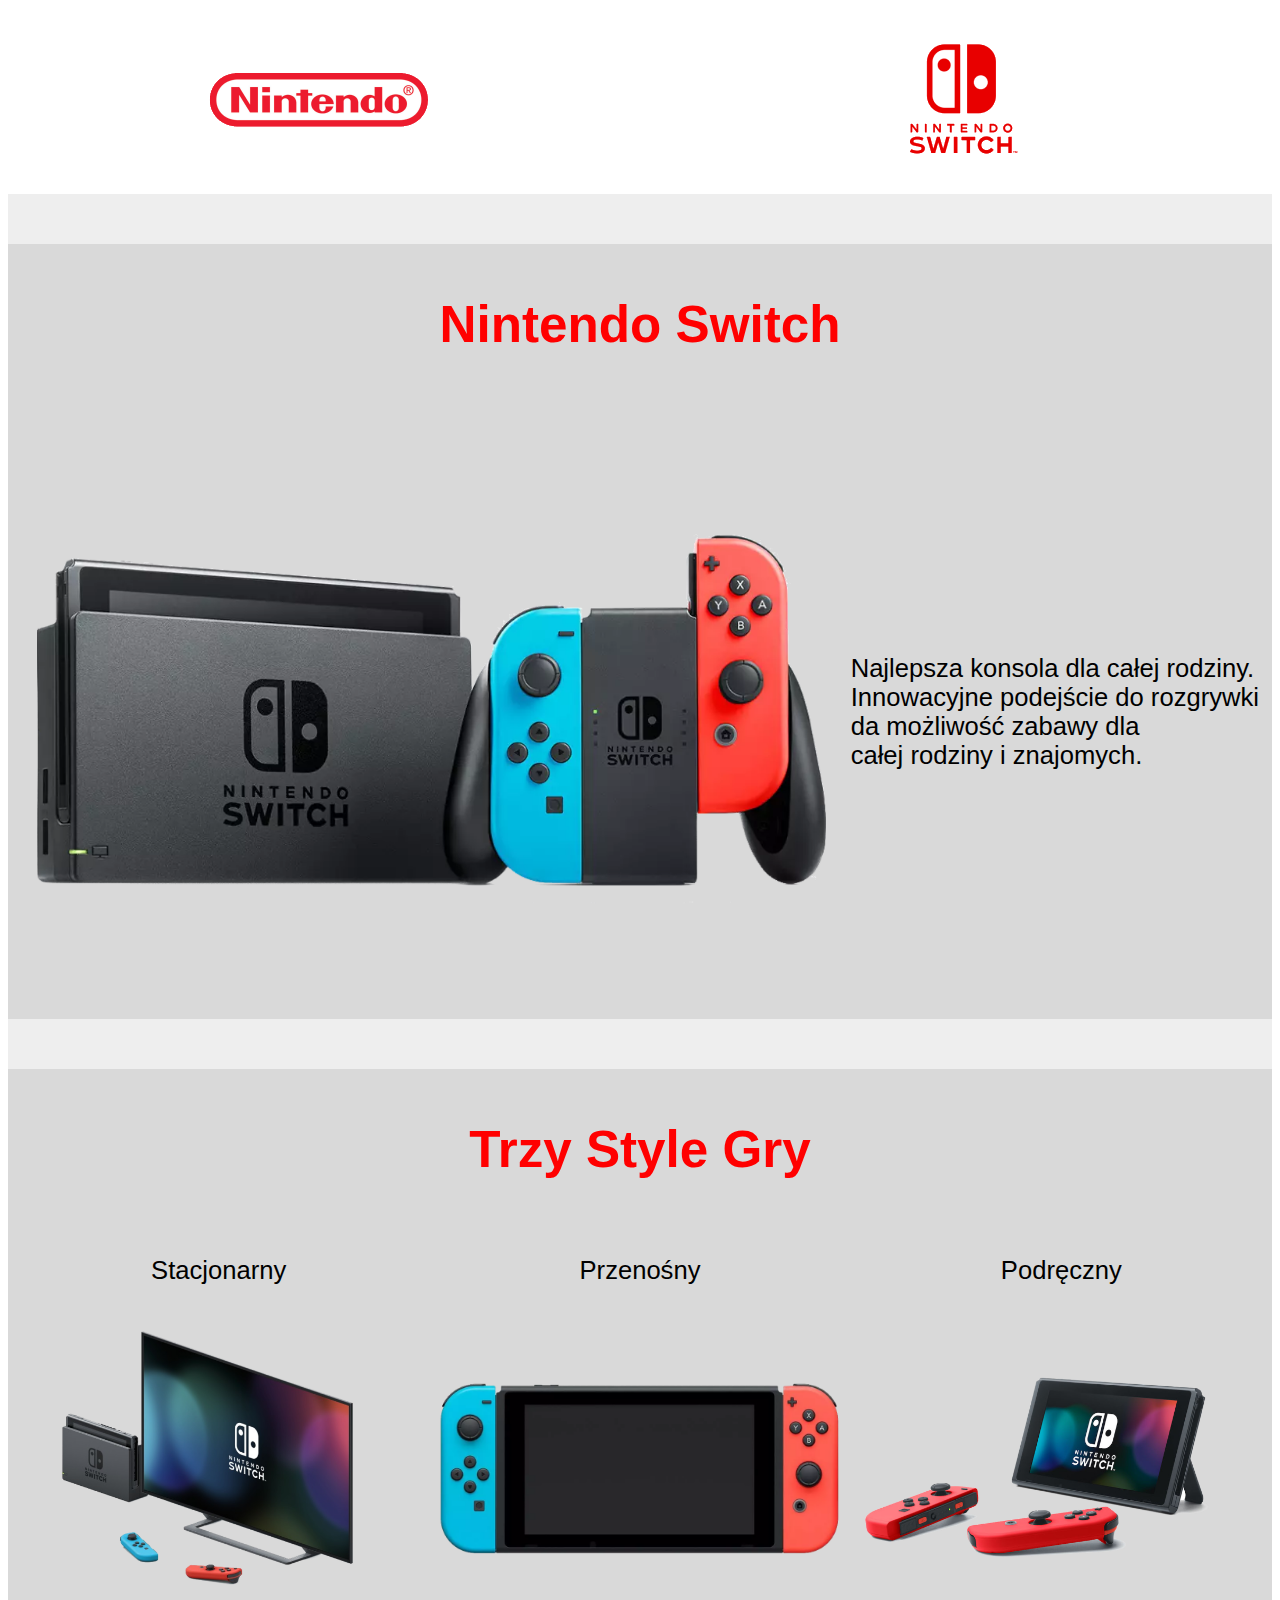
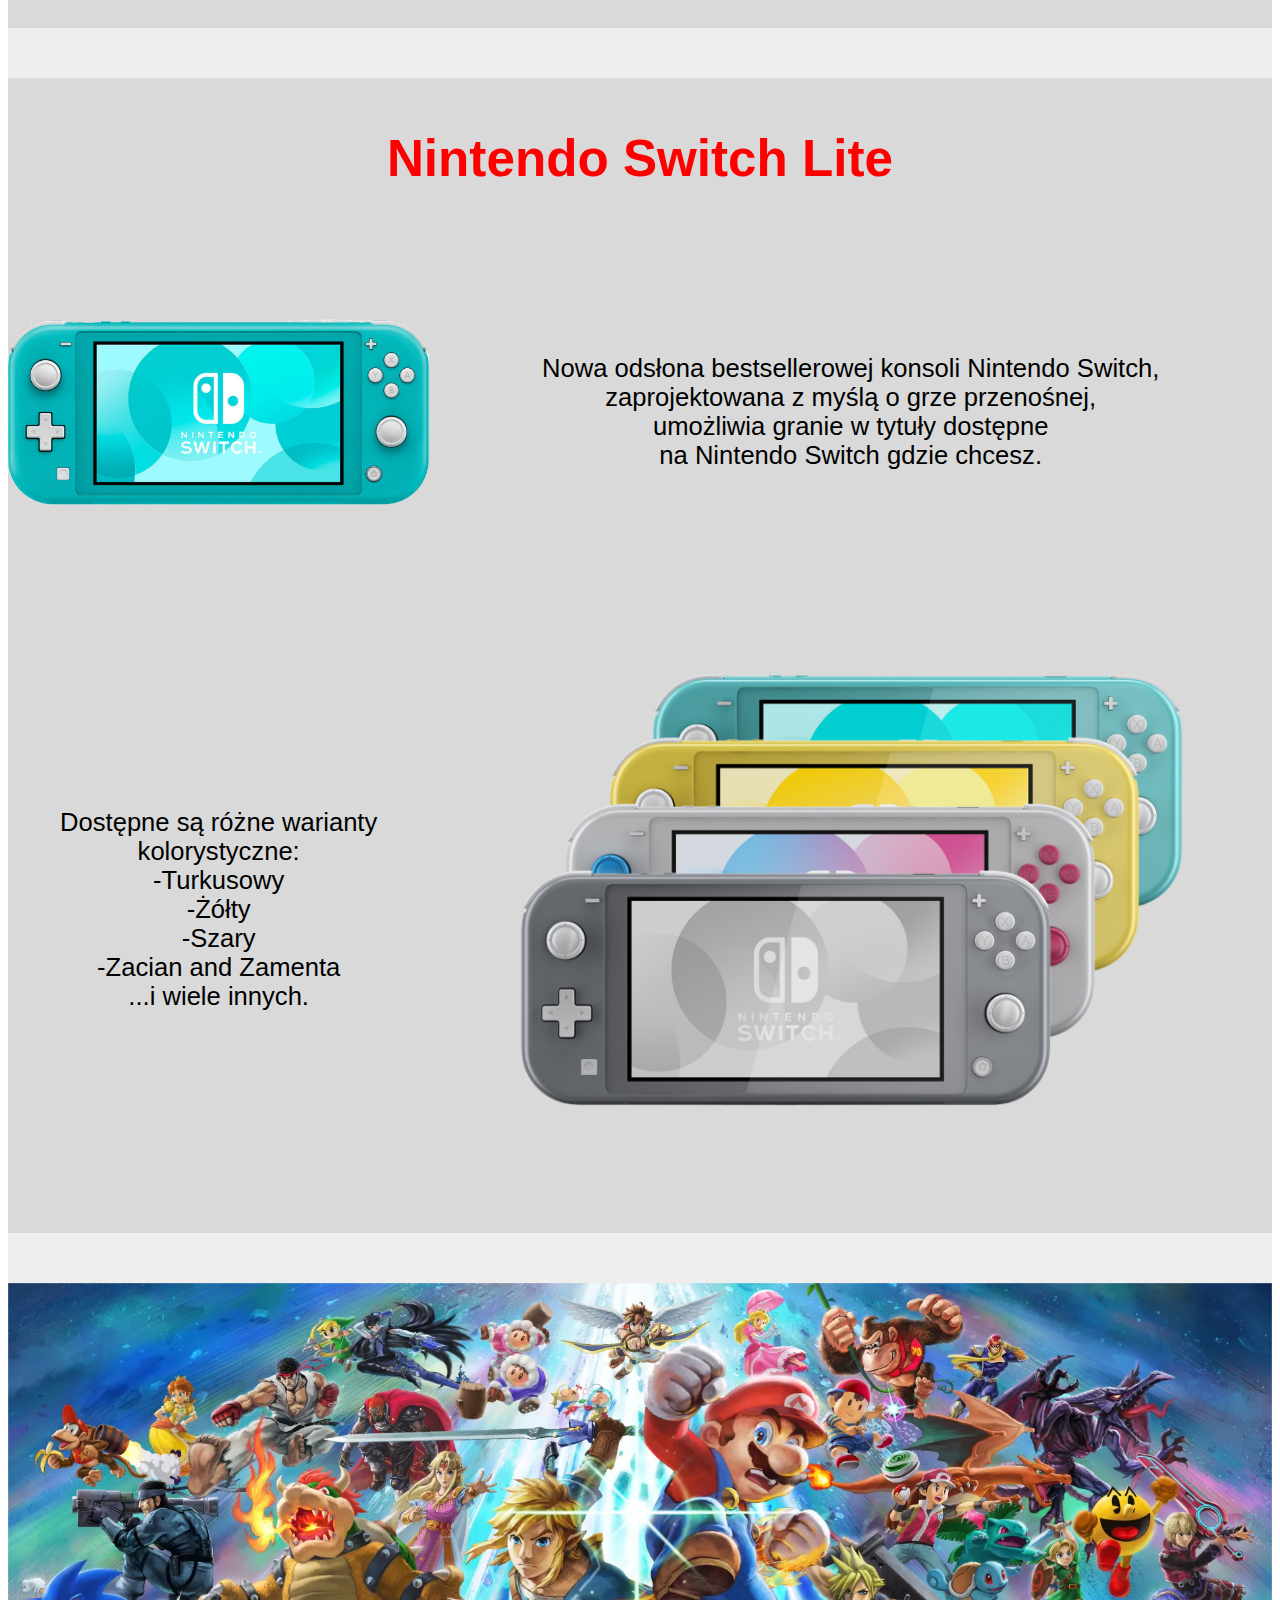
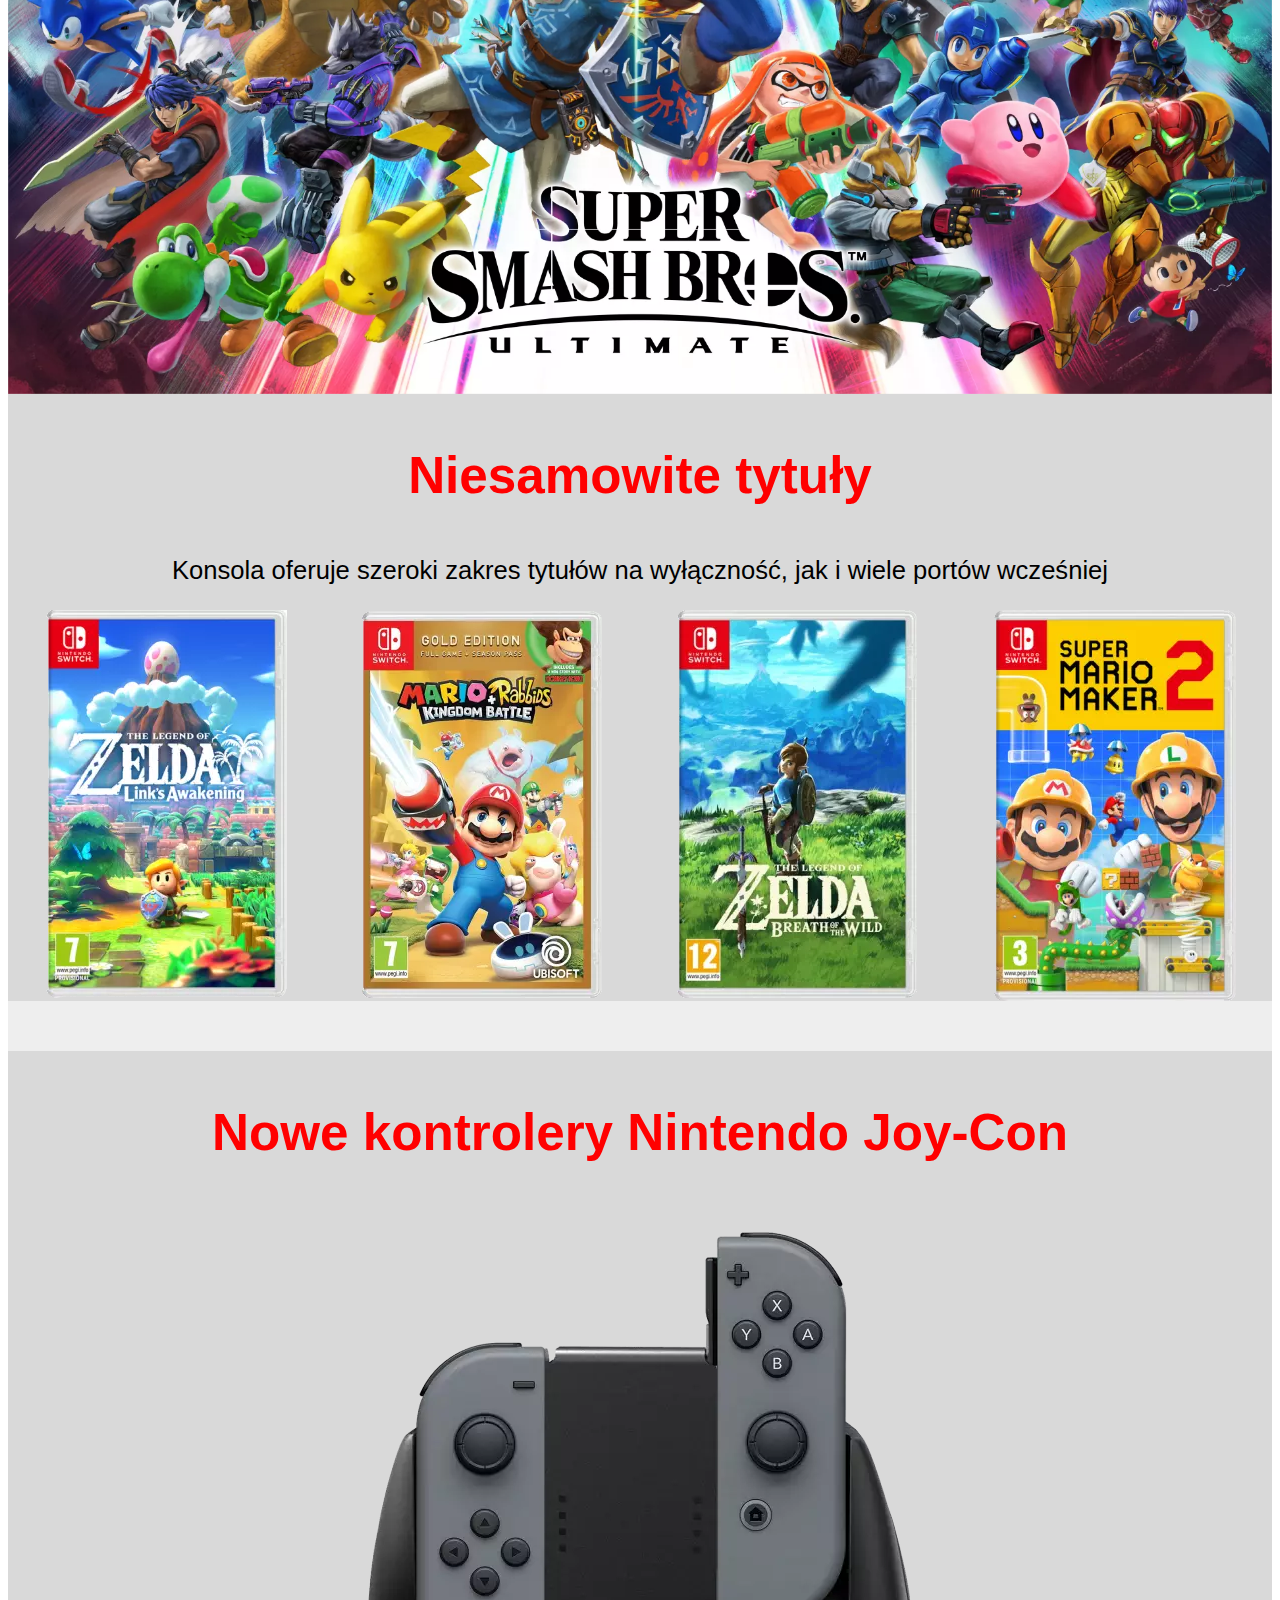
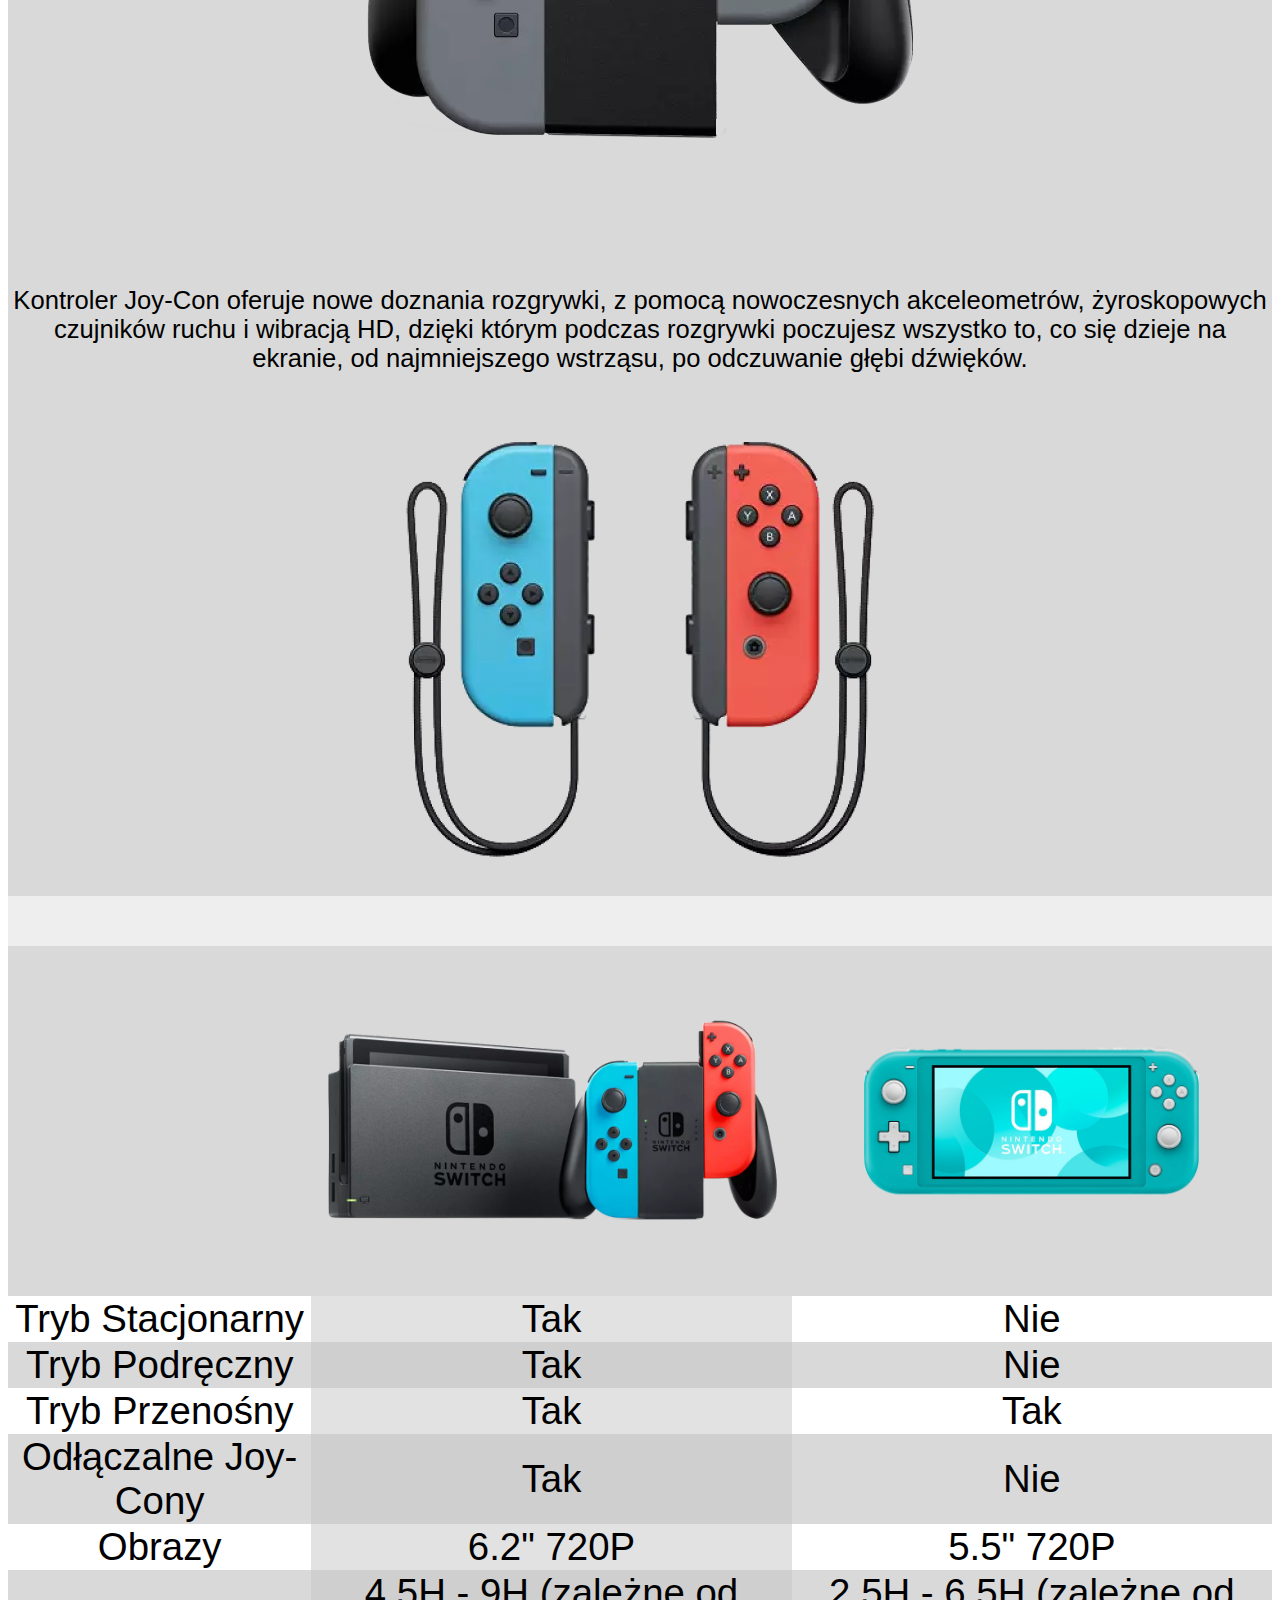
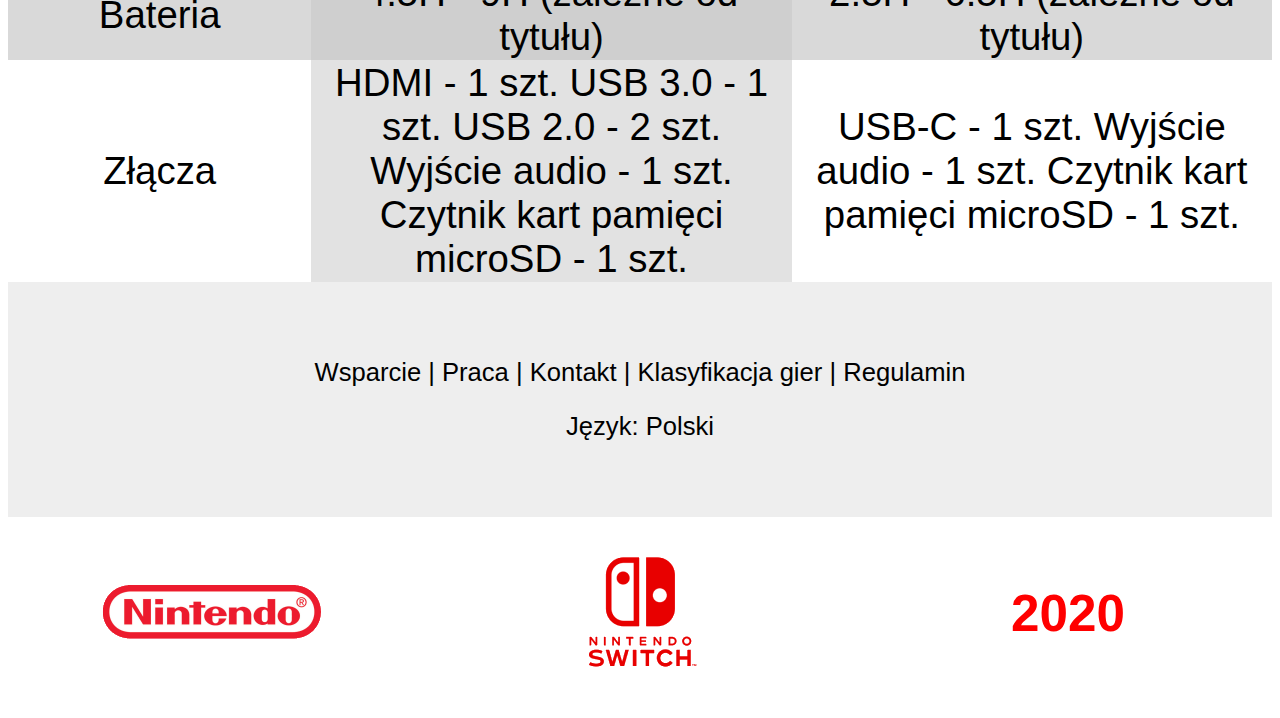
==== commit 50fe40b6: "Update index.html" ====
--- a/index.html
+++ b/index.html
@@ -1,4 +1,4 @@
-﻿<!DOCTYPE html>
+﻿<!DOCTYPE html lang="pl-PL">
 
 <head>
     <title>Nintendo Switch</title>
--- a/style.css
+++ b/style.css
@@ -1,15 +1,15 @@
 :root {
     --primary: #eee;
-    --kol1: #D9D9D9;
-    --kol2: #FFFFFF;
-    --kol3: #E2E2E2;
-    --kol4: #CFCFCF;
+    --kol11: #D9D9D9;
+    --kol21: #FFFFFF;
+    --kol31: #E2E2E2;
+    --kol41: #CFCFCF;
 }
 
 html {
     box-sizing: border-box;
     font-family: Arial sans-serif;
-    background-color: var(--primary);
+    background-color: white;
 }
 
 .wrapper {
@@ -56,7 +56,7 @@
 }
 
 .switch {
-    background-color: var(--sec);
+    background-color: var(--kol11);
     margin-top: 50px;
     display: grid;
 }
@@ -77,7 +77,7 @@
 }
 
 .style {
-    background-color: var(--kol1);
+    background-color: var(--kol11);
     margin-top: 50px;
 }
 
@@ -99,7 +99,7 @@
 }
 
 .lite {
-    background-color: var(--kol1);
+    background-color: var(--kol11);
     margin-top: 50px;
 }
 
@@ -126,7 +126,7 @@
 }
 
 .gry {
-    background-color: var(--kol1);
+    background-color: var(--kol11);
     margin-top: 50px;
     max-width: 100%;
 }
@@ -155,7 +155,7 @@
     display: grid;
     grid-template-columns: 1fr;
     justify-items: center;
-    background-color: var(--kol1);
+    background-color: var(--kol11);
     margin-top: 50px;
     text-align: center;
 }
@@ -166,7 +166,7 @@
 }
 
 .tabela {
-    background-color: var(--kol1);
+    background-color: var(--kol11);
     margin-top: 50px;
 }
 
@@ -178,20 +178,30 @@
     text-align: center;
 }
 
-.kol {
-    
-}
-
-.ko2 {
-    
-}
-
-.ko3 {
-    
-}
-
-.ko4 {
-    
+.tabela .imgt1 {
+    max-width: 100%;
+    max-height: 100%;
+}
+
+.tabela .imgt2 {
+    max-width: 70%;
+    max-height: 70%;
+}
+
+.kol1 {
+    background-color: var(--kol11);
+}
+
+.kol2 {
+    background-color: var(--kol21);
+}
+
+.kol3 {
+    background-color: var(--kol31);
+}
+
+.kol4 {
+    background-color: var(--kol41);
 }
 
 .dodatki {
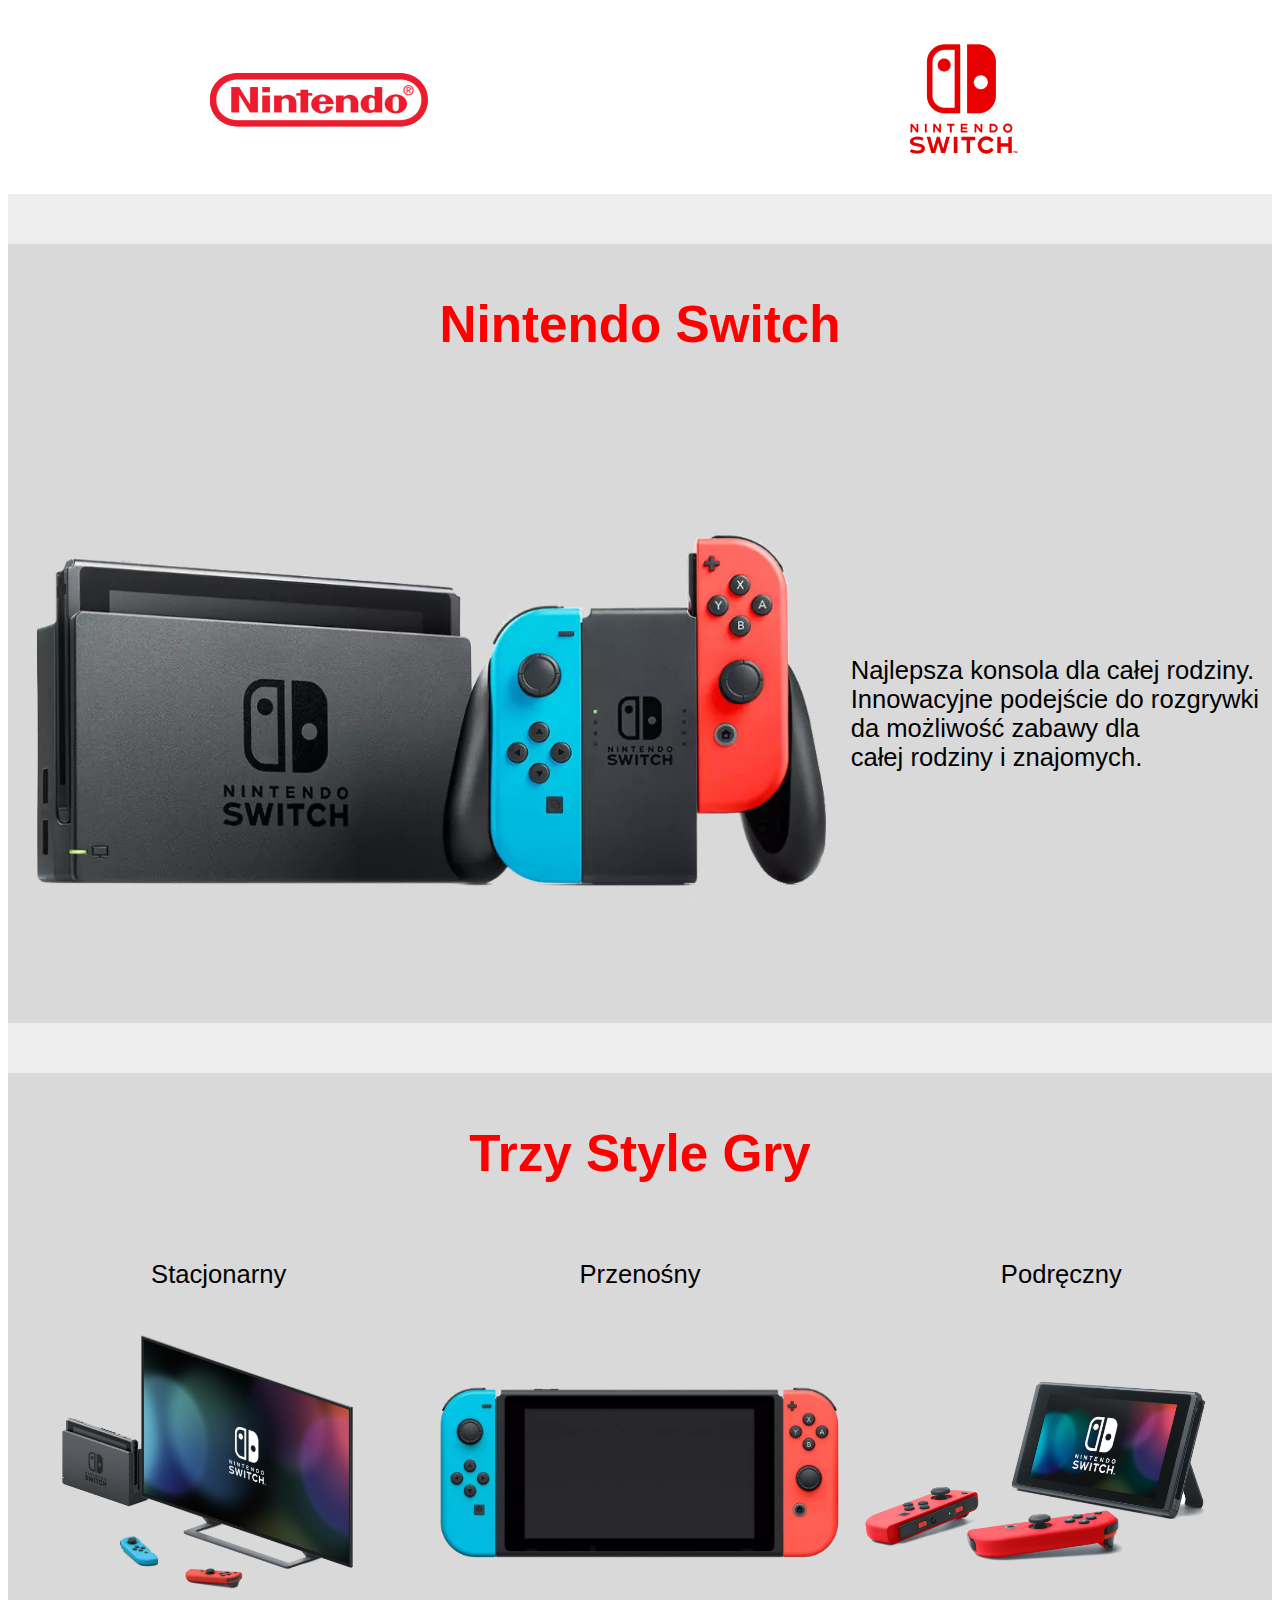
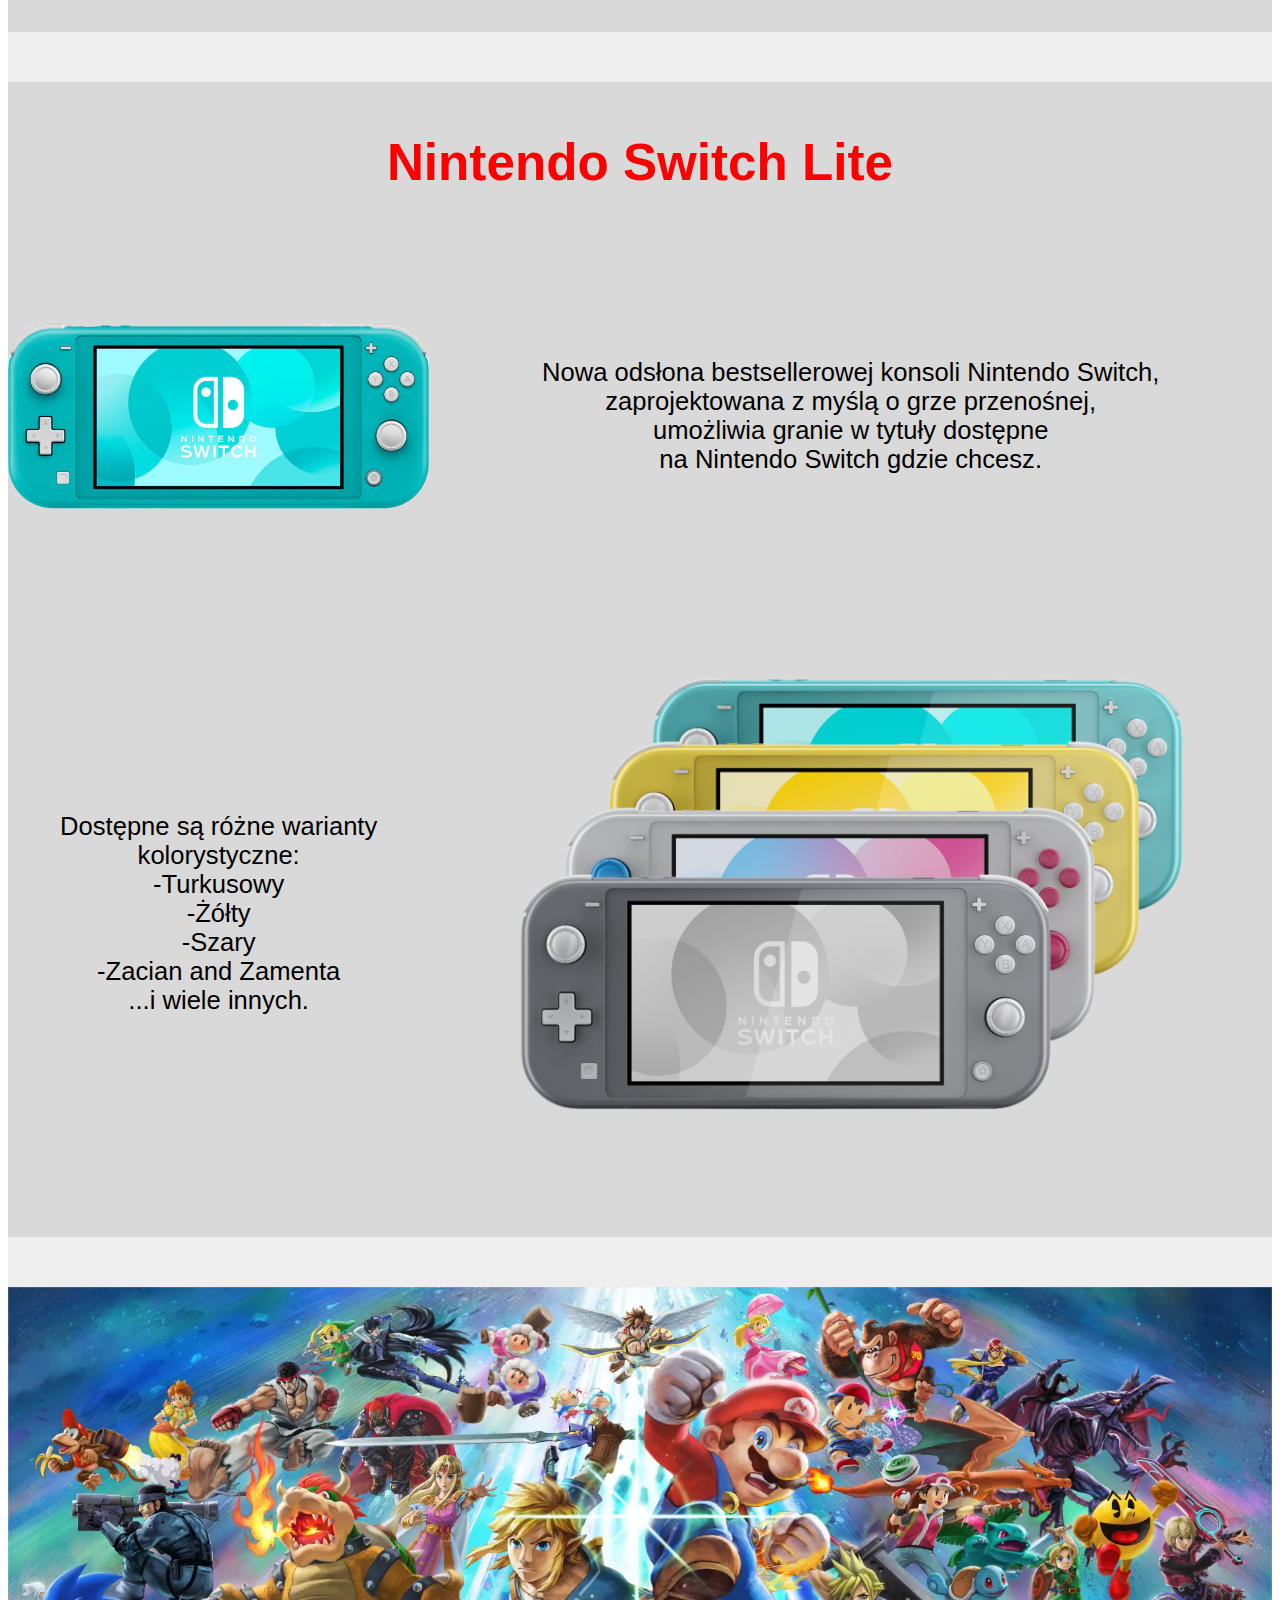
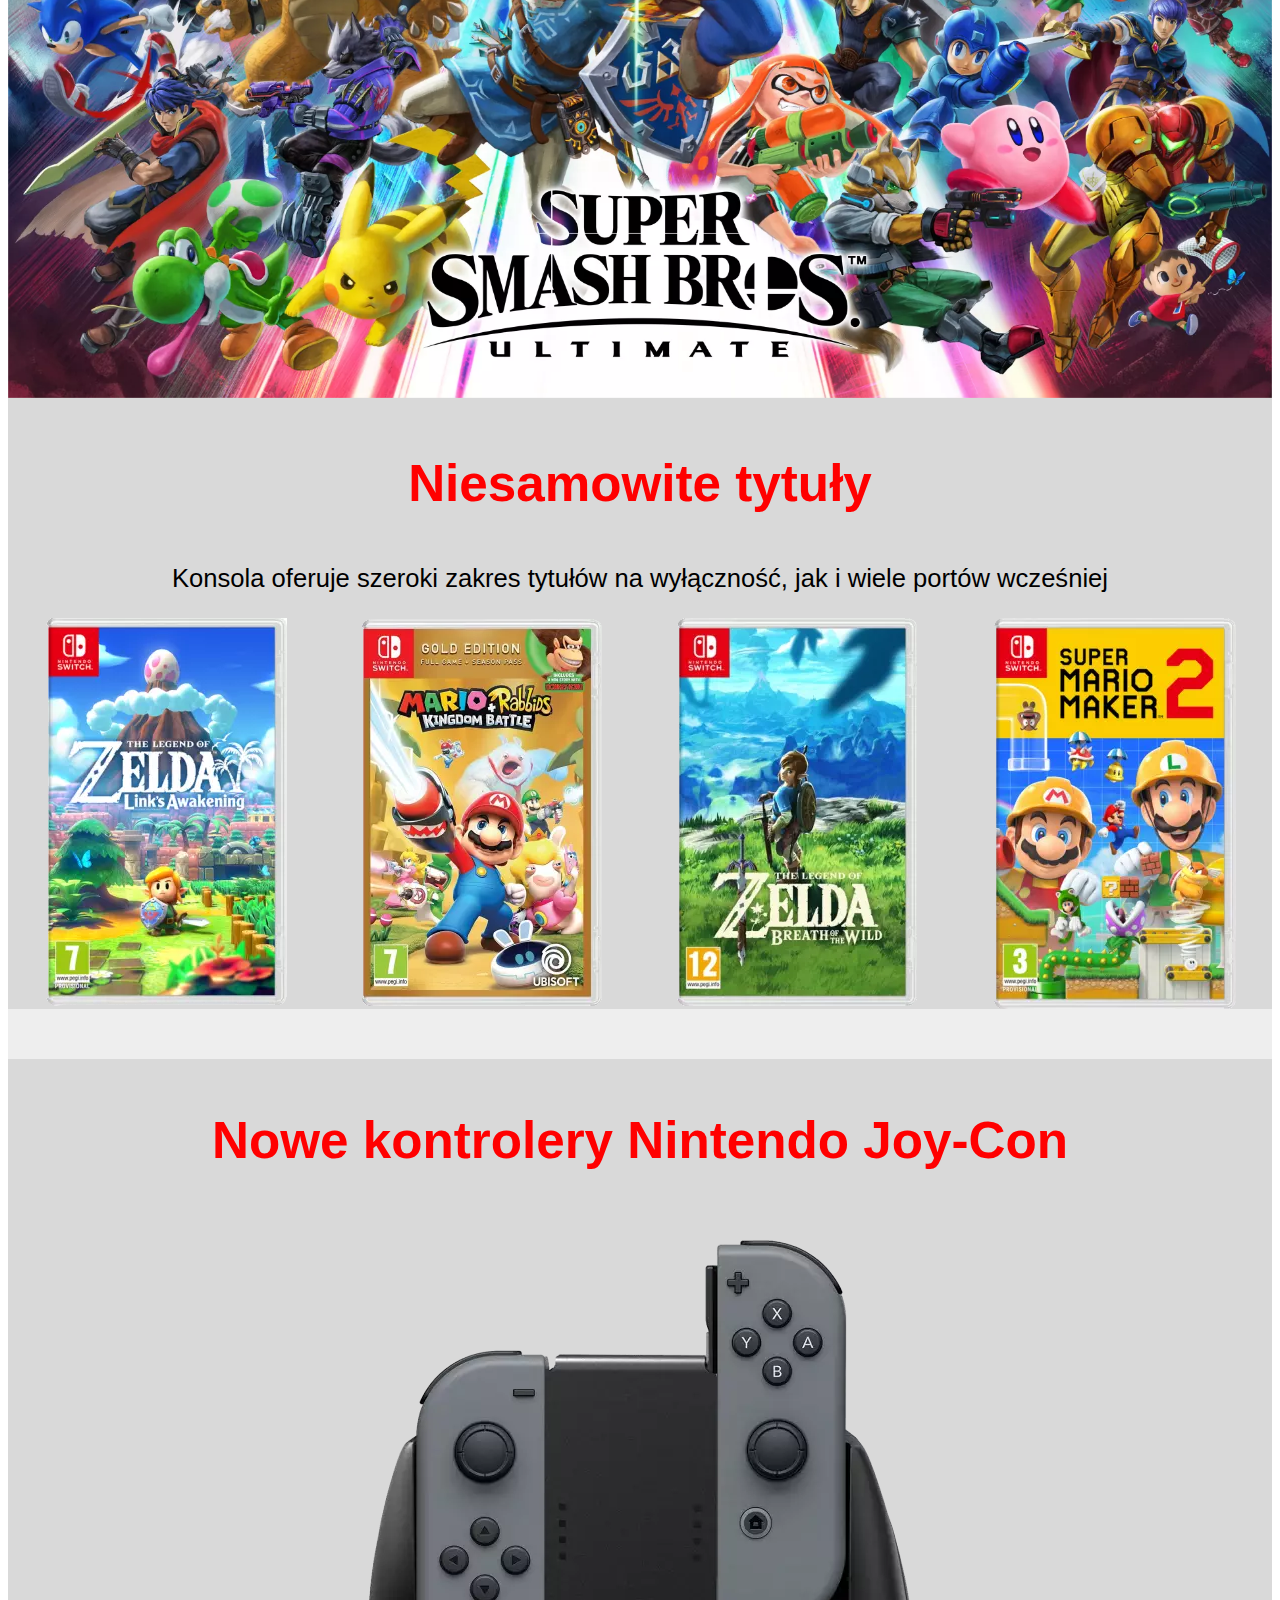
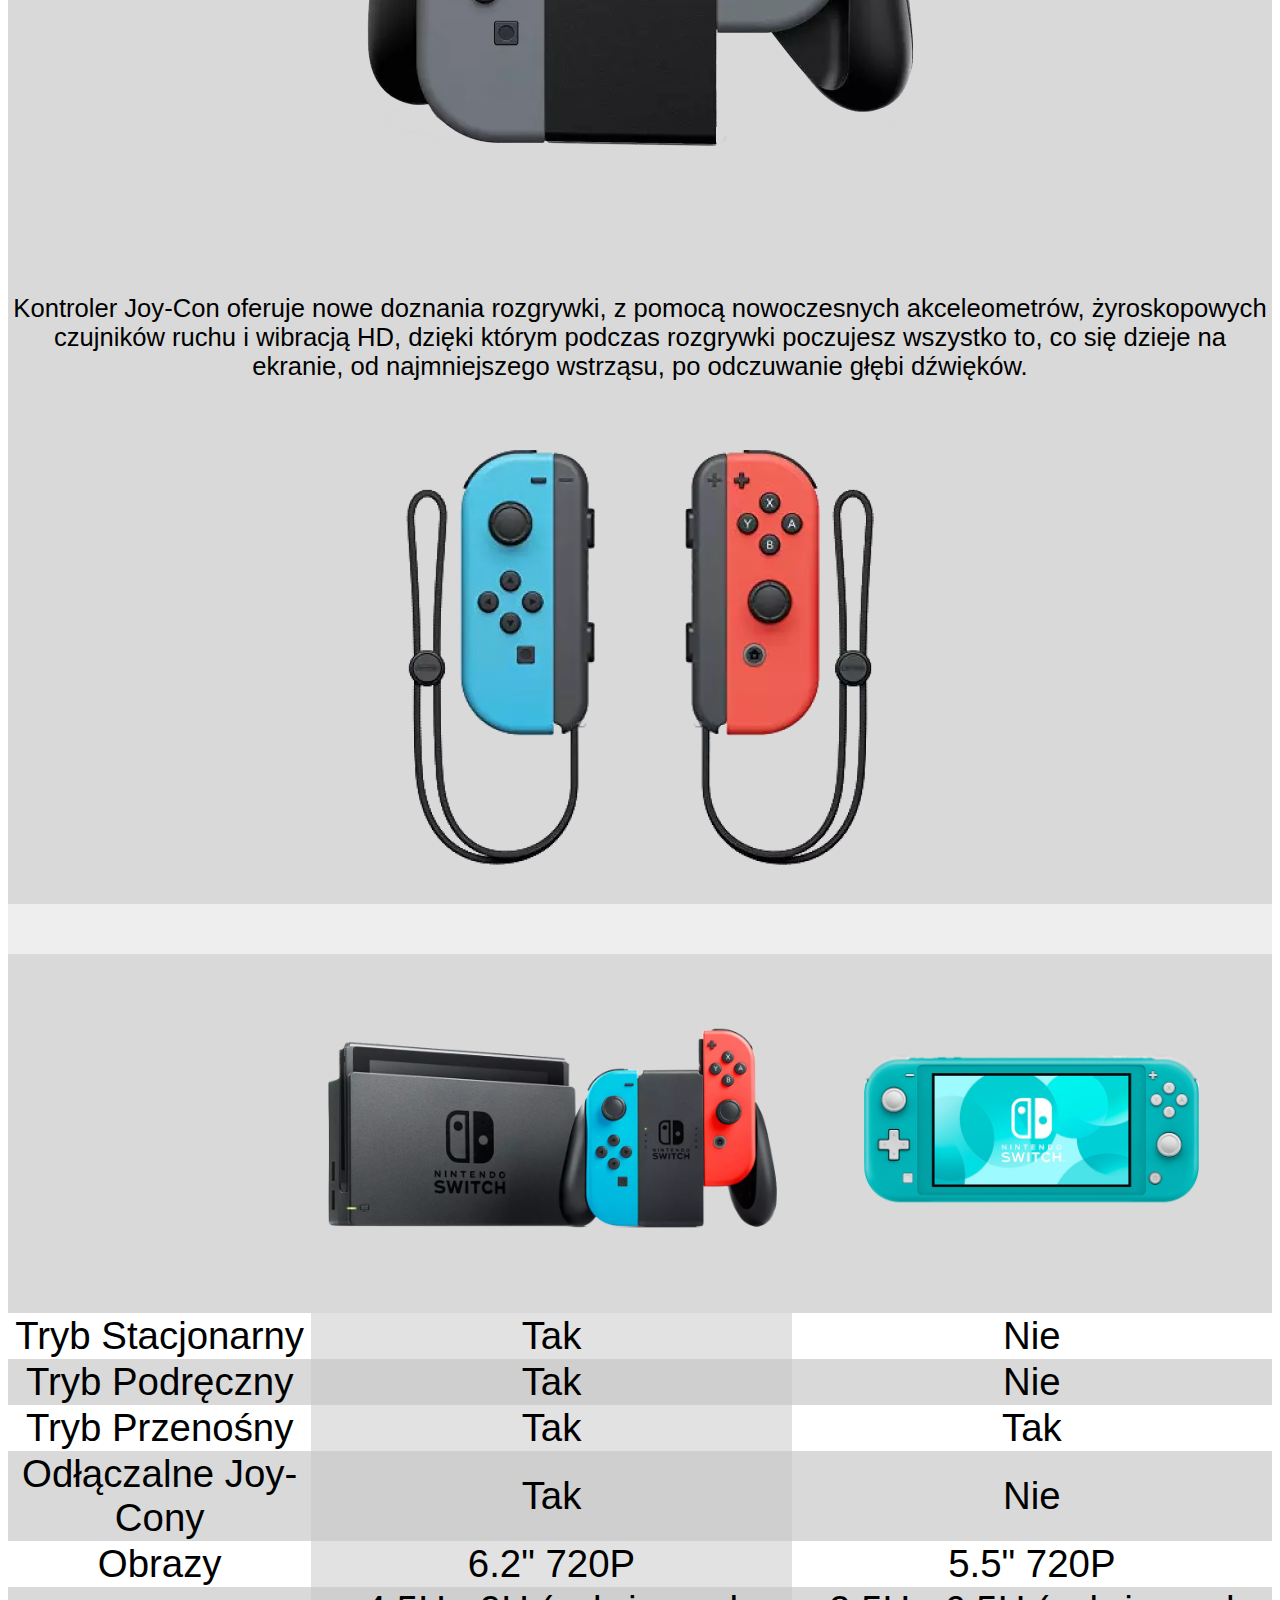
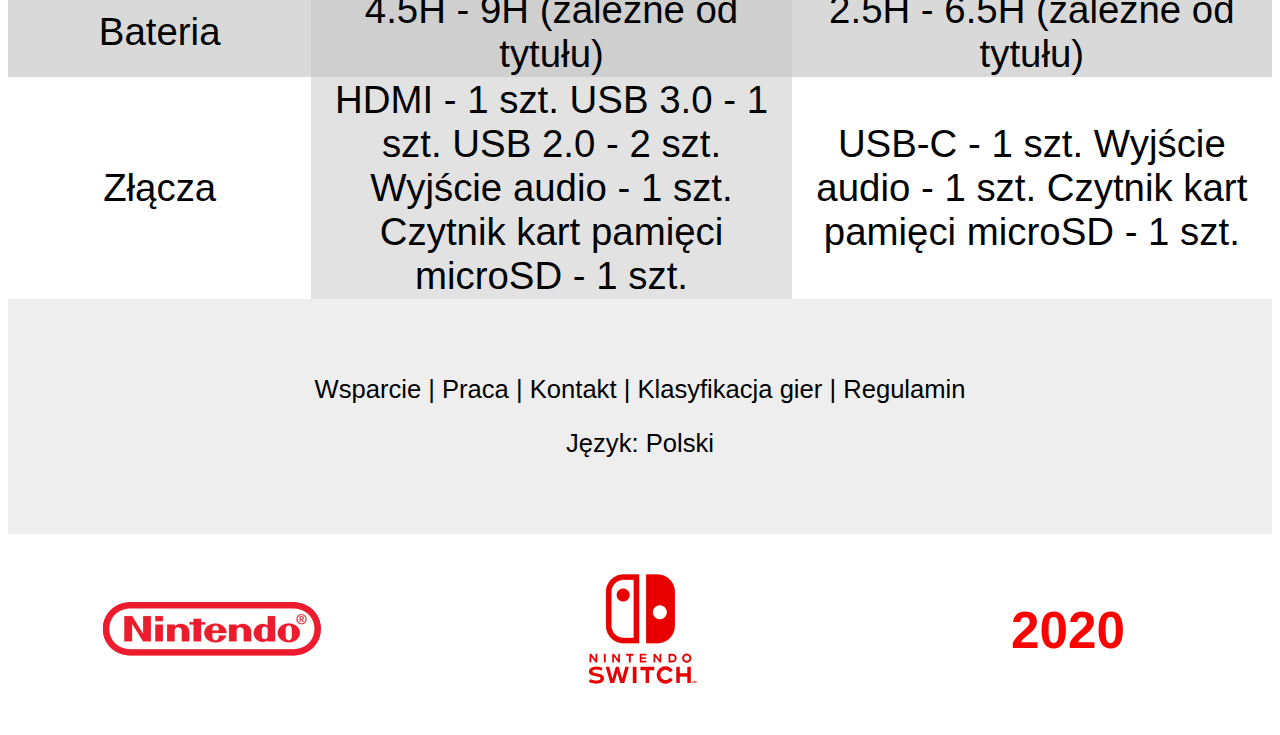
==== commit 0d92ca3c: "Update index.html" ====
--- a/index.html
+++ b/index.html
@@ -1,4 +1,5 @@
-﻿<!DOCTYPE html lang="pl-PL">
+<!DOCTYPE html>
+<html lang="pl-PL">
 
 <head>
     <title>Nintendo Switch</title>
@@ -14,9 +15,9 @@
         <!-- gora -->
         <section class="gora">
             <ul>
-                <li><img src="img/logo.webp" alt="" href="#"></li>
-                <li><img src="img/logo2.webp" alt="" href="#"></li>
-                <li class="menu"><img src="img/menu.webp" alt="" href="#"></li>
+                <li href="#"><img src="img/logo.webp" alt=""></li>
+                <li href="#"><img src="img/logo2.webp" alt=""></li>
+                <li class="menu" href="#"><img src="img/menu.webp" alt=""></li>
             </ul>
         </section>
 
@@ -25,7 +26,7 @@
             <h3>Nintendo Switch</h3>
 	    <div class="switch1">
 	    <div class="switch2">
-            <img src="img/switch1.webp">
+            <img src="img/switch1.webp" alt="">
 	    </div>
 	    <div>
             <p>Najlepsza konsola dla całej rodziny. <br>
@@ -145,10 +146,10 @@
         <footer>
             <ul>
                 <li>
-                    <img src="img/logo.webp">
+                    <img src="img/logo.webp" alt="">
                 </li>
                 <li>
-                    <img src="img/logo2.webp">
+                    <img src="img/logo2.webp" alt="">
                 </li>
                 <li>
                     <h3>2020</h3>
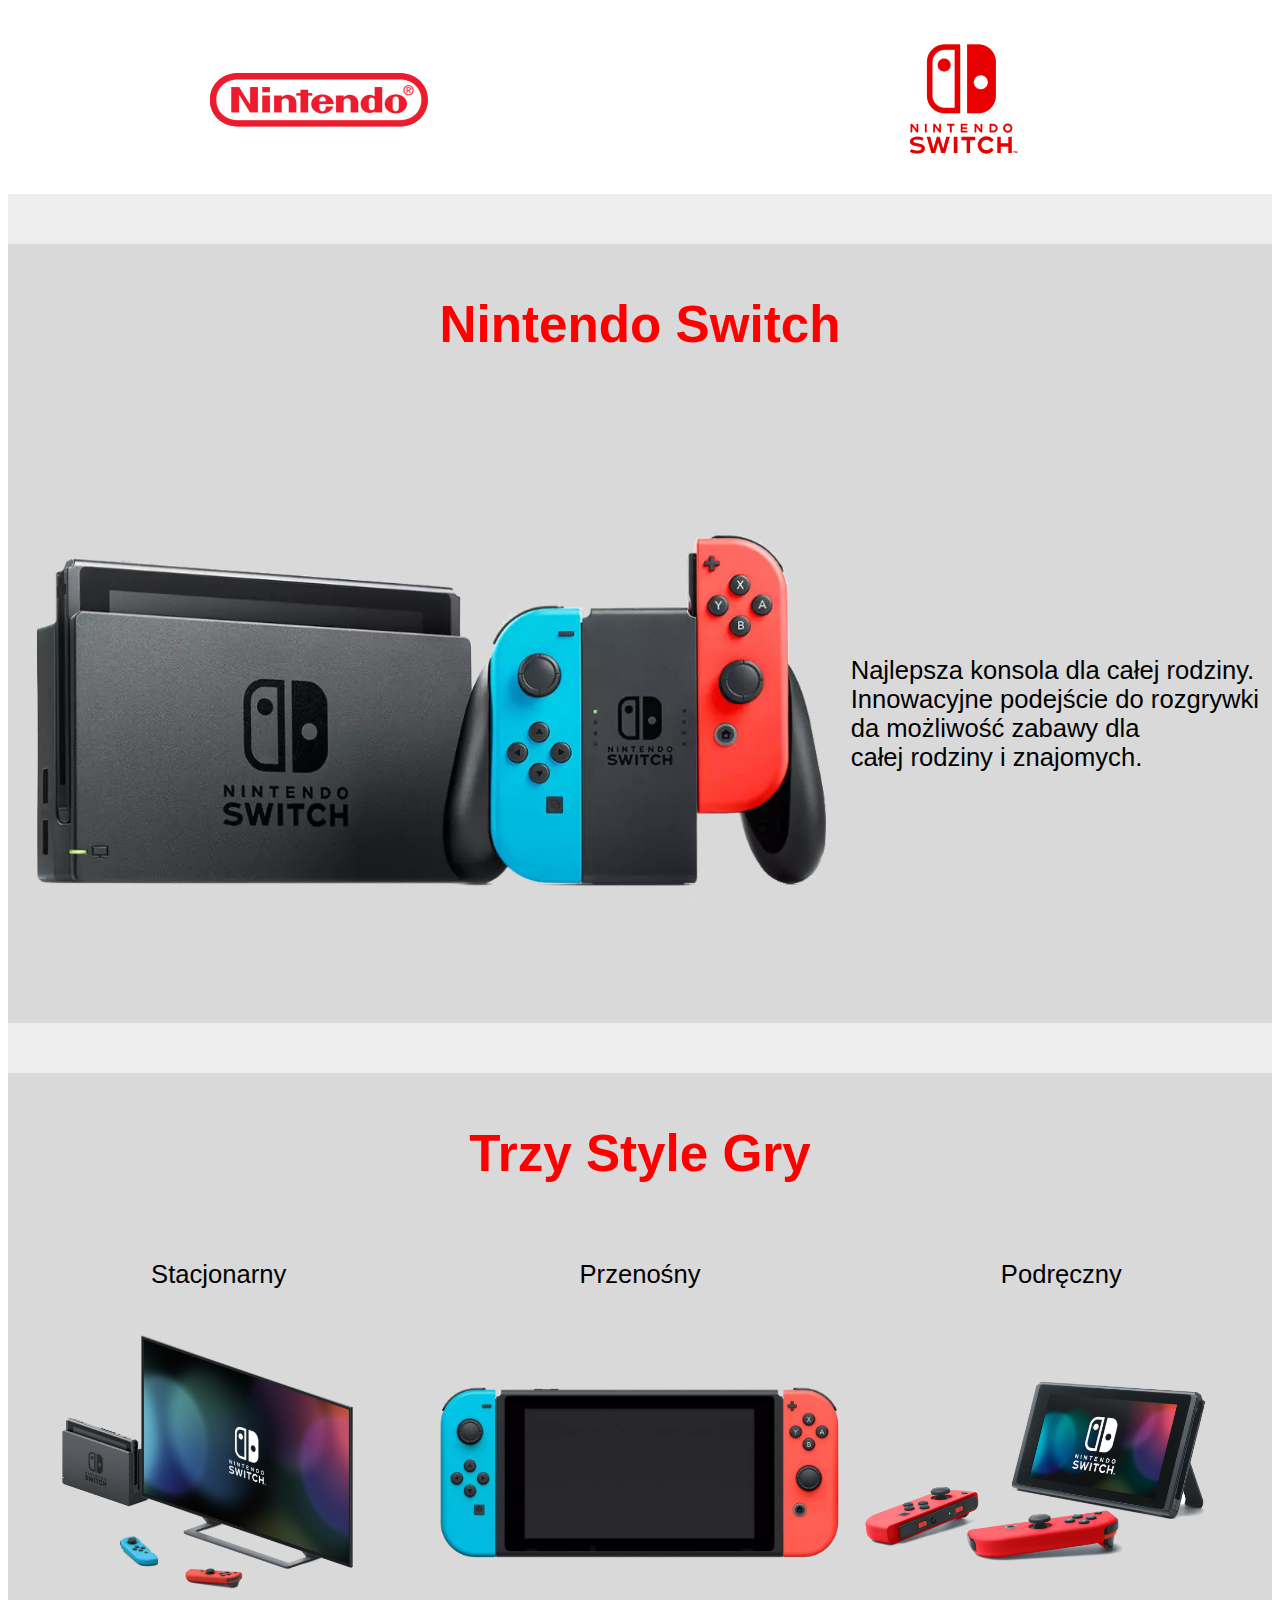
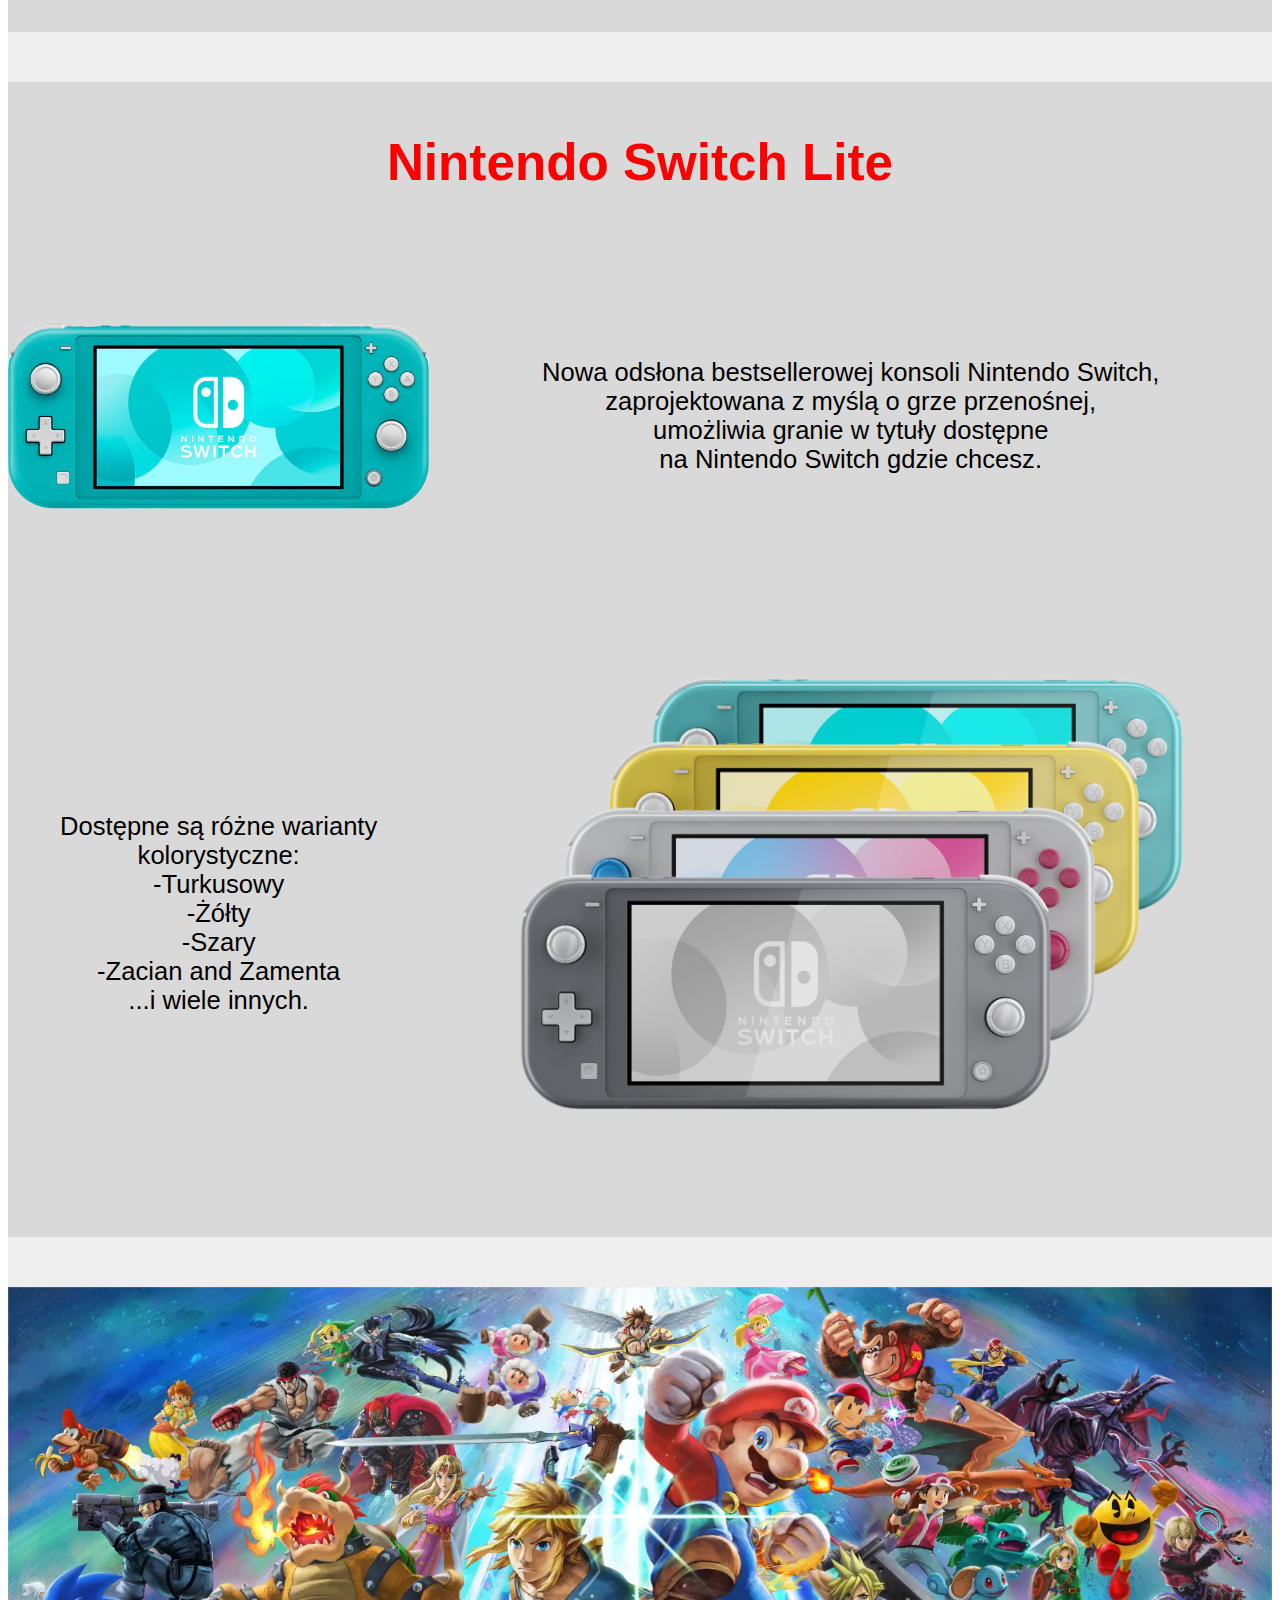
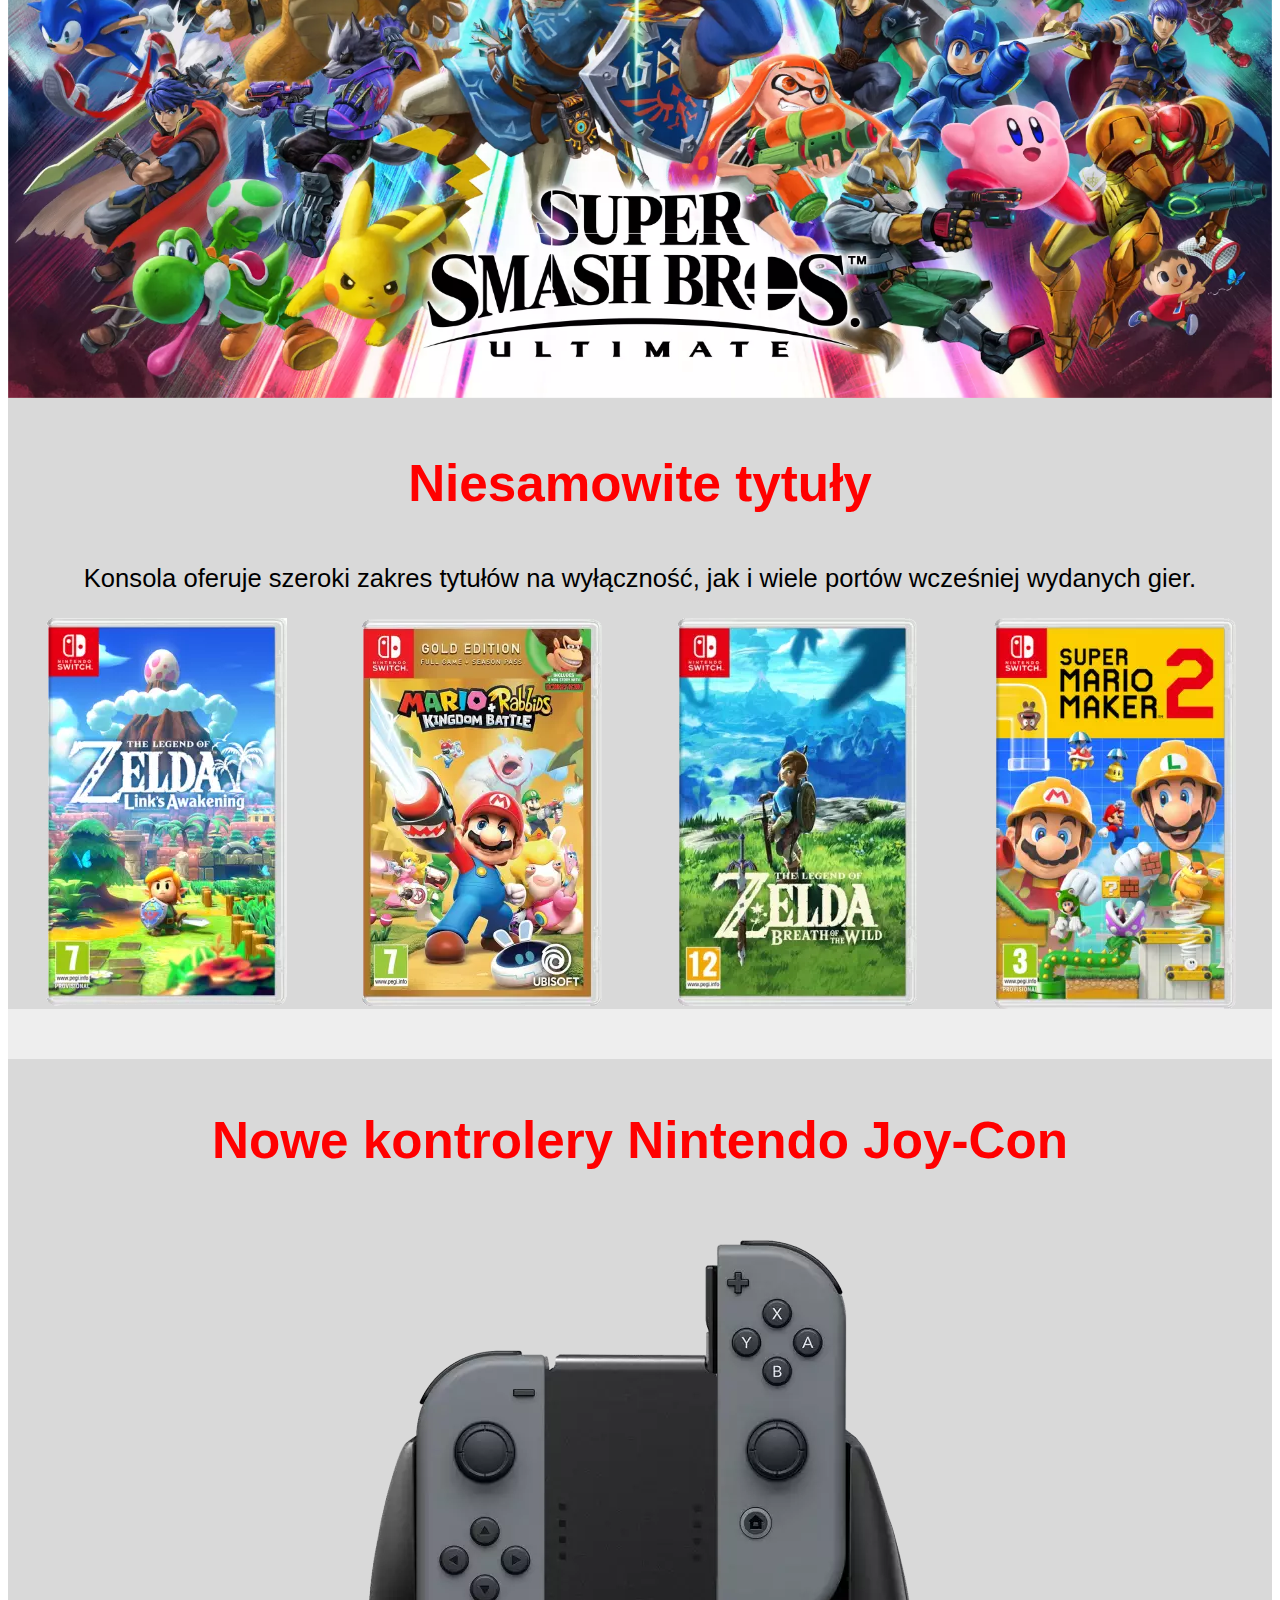
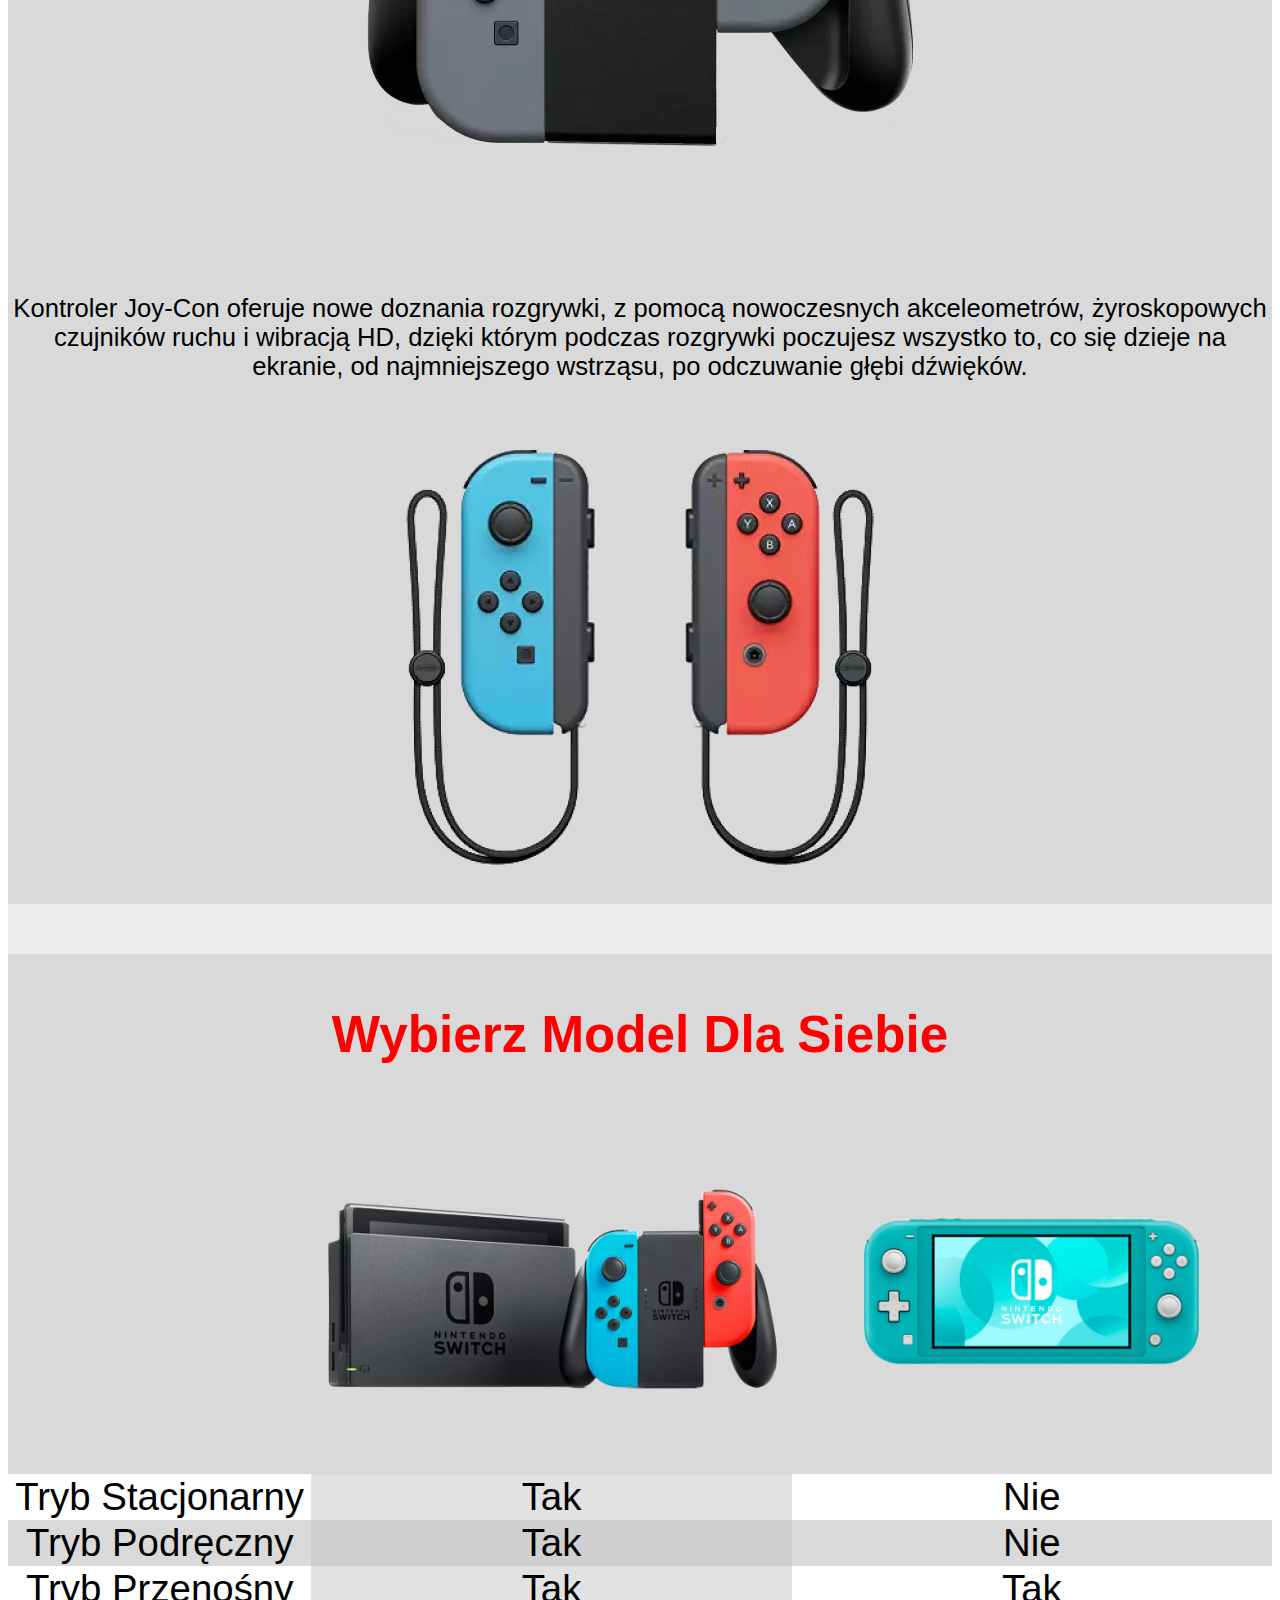
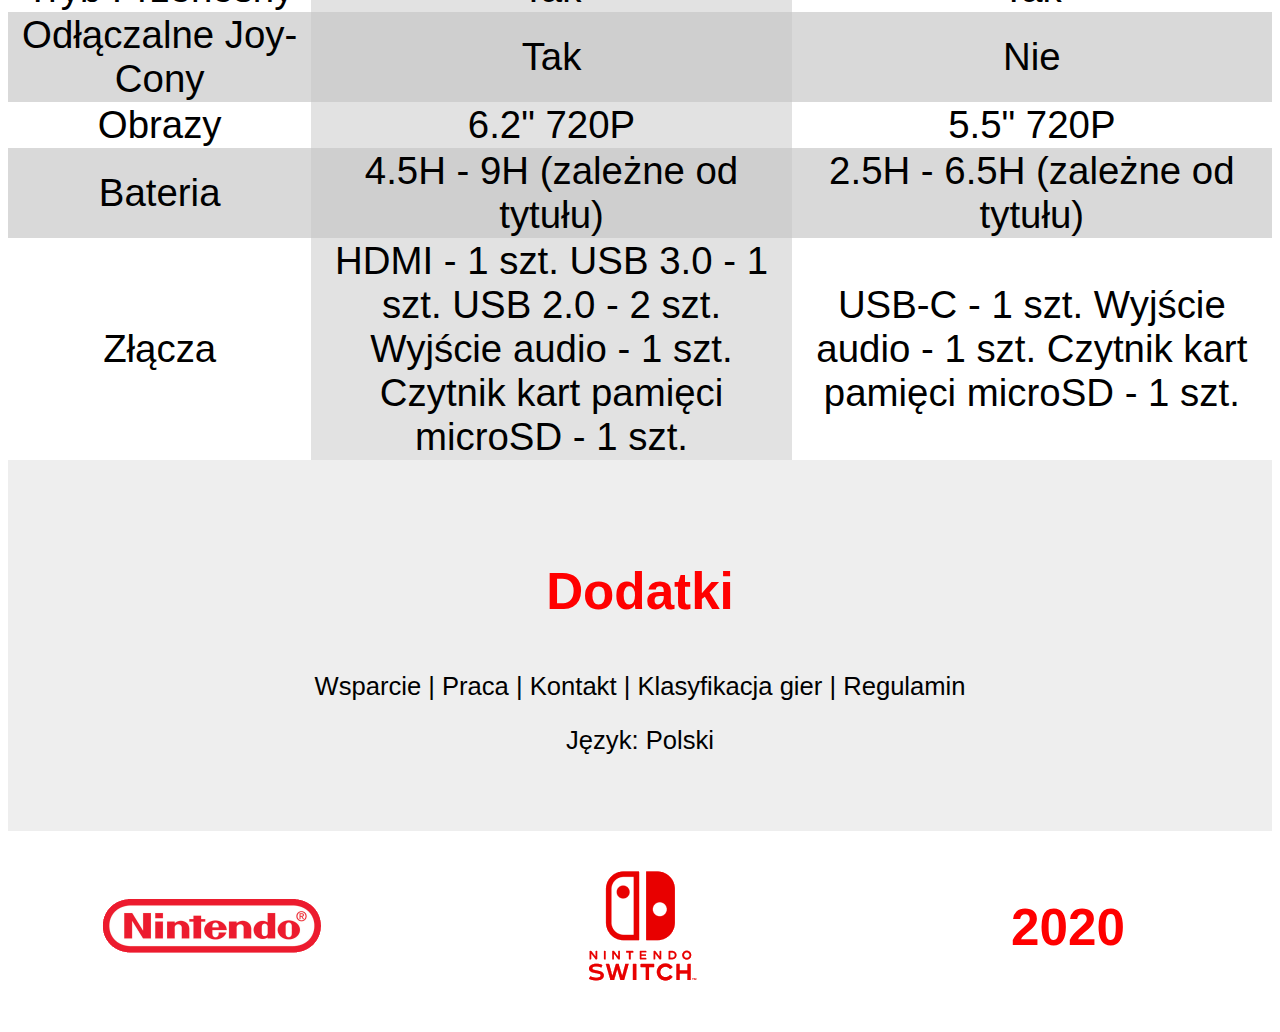
==== commit 7086fd55: "Update index.html" ====
--- a/index.html
+++ b/index.html
@@ -13,13 +13,13 @@
     <!-- Wrapper -->
     <div class="wrapper">
         <!-- gora -->
-        <section class="gora">
+        <header class="gora">
             <ul>
-                <li href="#"><img src="img/logo.webp" alt=""></li>
-                <li href="#"><img src="img/logo2.webp" alt=""></li>
-                <li class="menu" href="#"><img src="img/menu.webp" alt=""></li>
+                <li><img src="img/logo.webp" alt=""></li>
+                <li><img src="img/logo2.webp" alt=""></li>
+                <li class="menu"><img src="img/menu.webp" alt=""></li>
             </ul>
-        </section>
+        </header>
 
         <!-- Switch -->
         <section class="switch">
@@ -73,7 +73,7 @@
         <section class="gry">
             <img src="img/smash.webp" alt="" class="smash">
             <h3>Niesamowite tytuły</h3>
-            <p>Konsola oferuje szeroki zakres tytułów na wyłączność, jak i wiele portów wcześniej</p>
+            <p>Konsola oferuje szeroki zakres tytułów na wyłączność, jak i wiele portów wcześniej wydanych gier.</p>
 	    <div class="box2">
             <img src="img/gra1.webp" alt="">
             <img src="img/gra2.webp" alt="">
@@ -92,6 +92,7 @@
 
         <!-- Tabela -->
         <section class="tabela">
+		<h3>Wybierz Model Dla Siebie</h3>
             <table>
                 <tr>
                     <td width="24%"> </td>
@@ -138,6 +139,7 @@
 
         <!-- Dodatki -->
         <section class="dodatki">
+	    <h3>Dodatki</h3>
             <p>Wsparcie | Praca | Kontakt | Klasyfikacja gier | Regulamin</p>
             <p>Język: Polski</p>
         </section>
